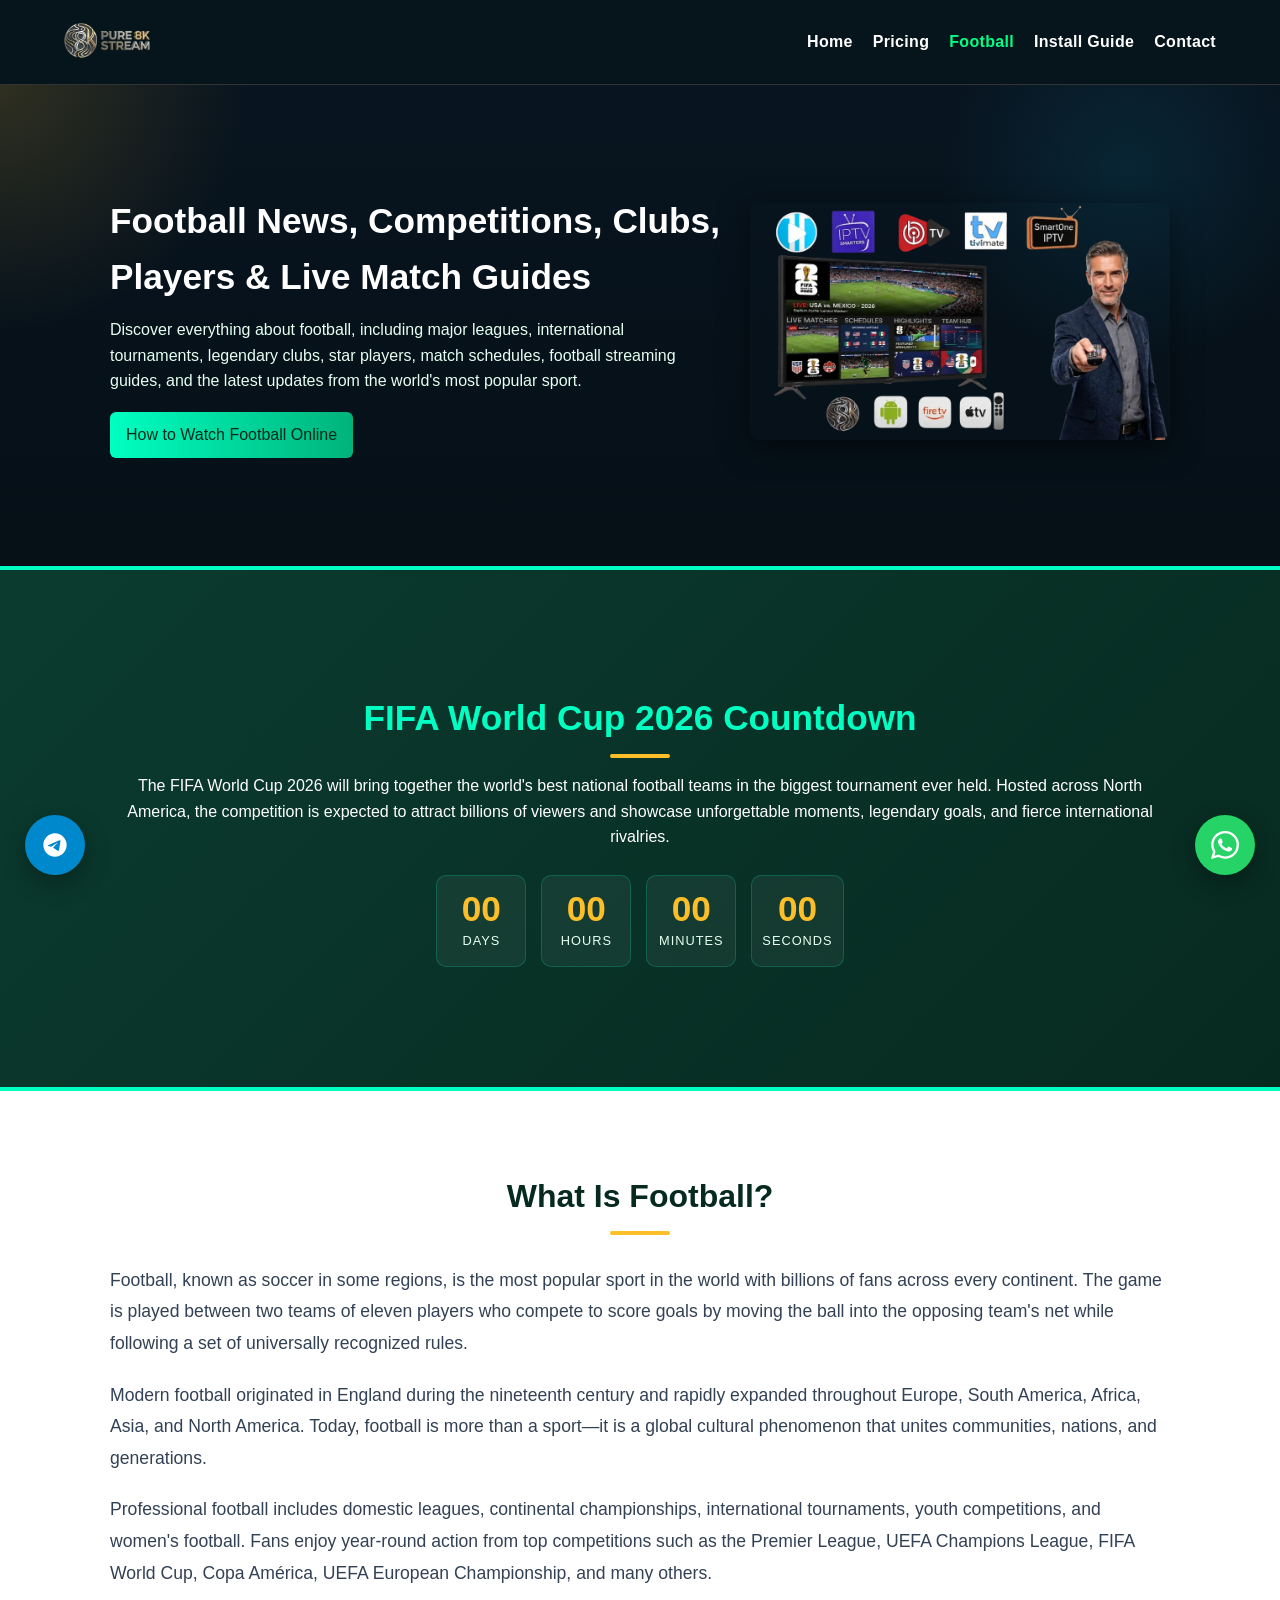
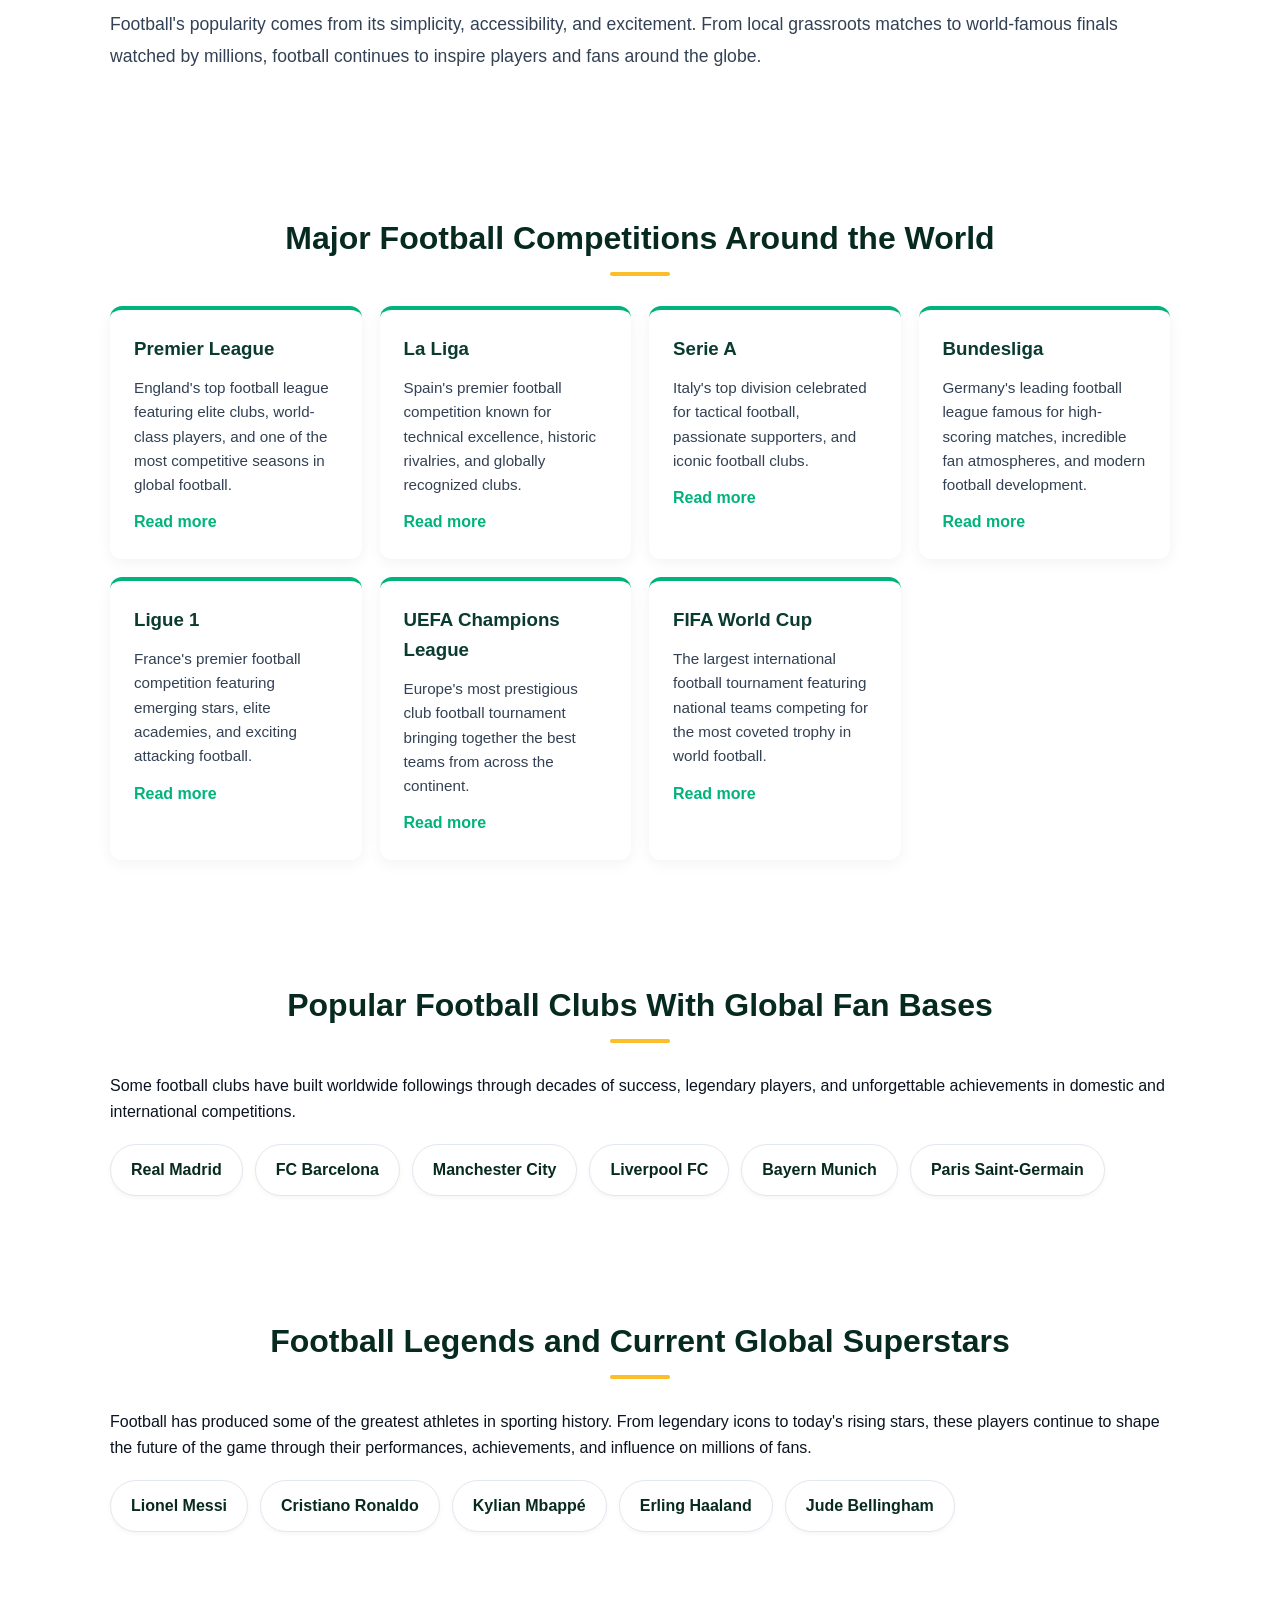
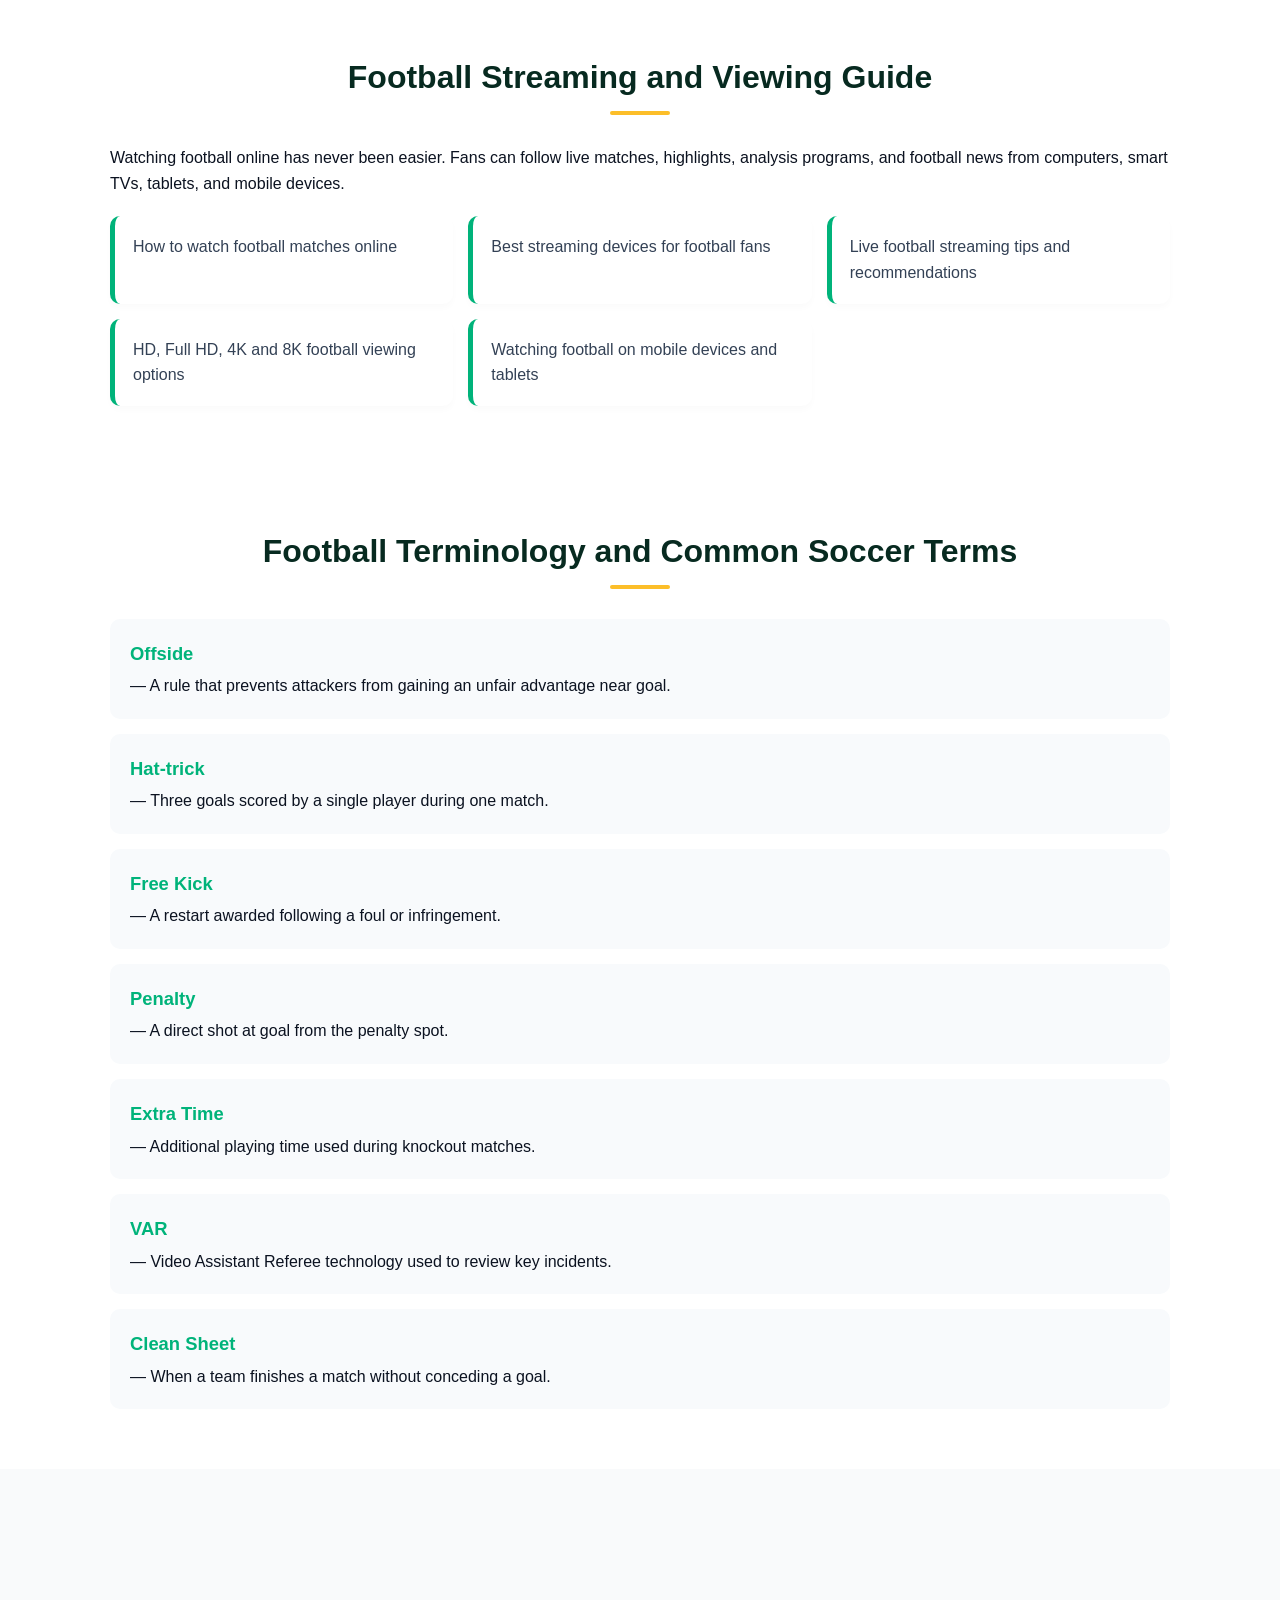
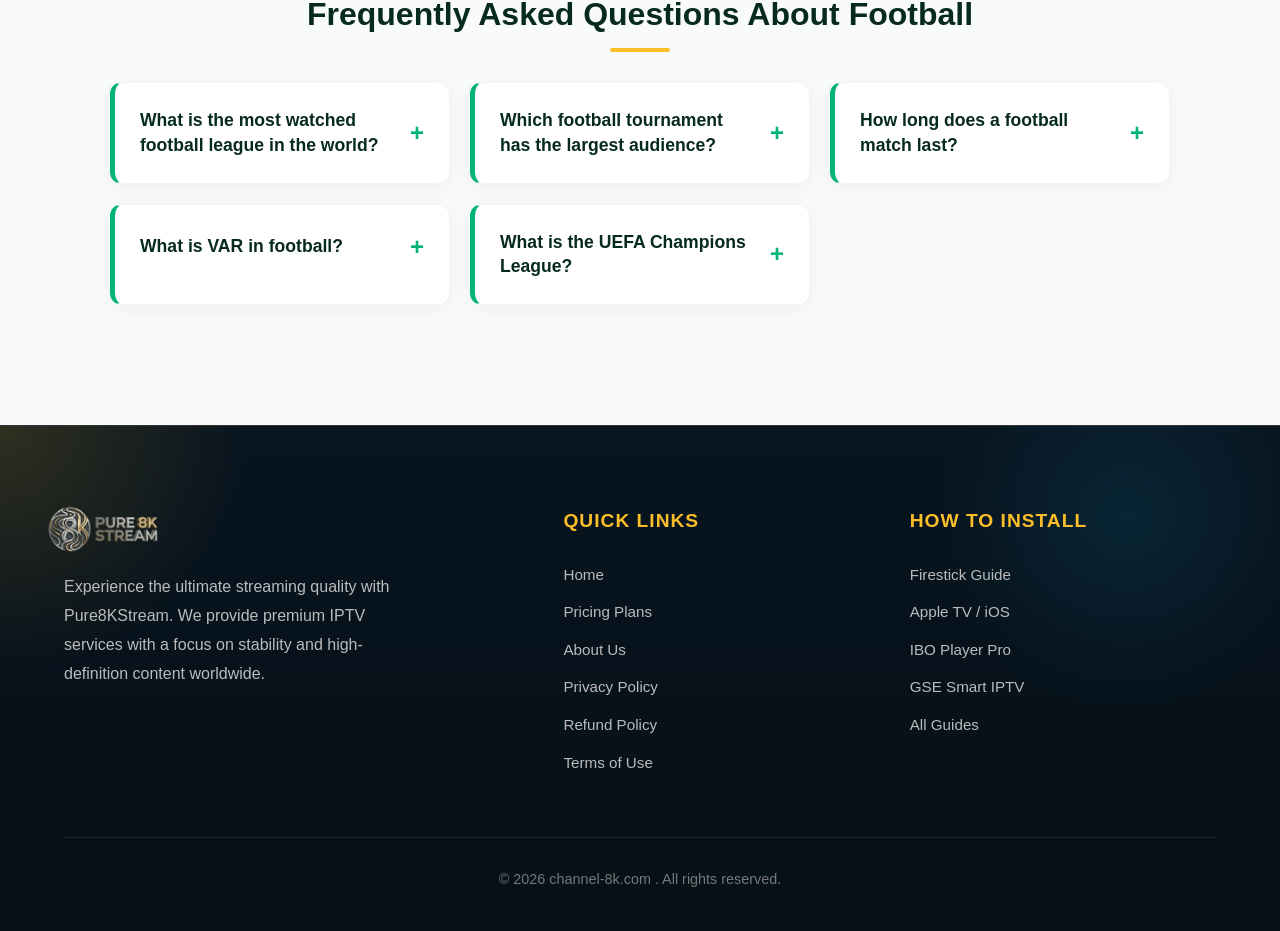
==== football.html @ 3065413d "football" ====
<!DOCTYPE html>
<html lang="en">

<head>
    <meta charset="UTF-8">
    <meta name="viewport" content="width=device-width, initial-scale=1.0">
    <title>Football News, Live Matches, Competitions, Clubs & FIFA World Cup 2026 Guide | Pure8KStream</title>
    <meta name="description"
        content="Experience the FIFA World Cup 2026 like never before. Get 8K live streams for every match in USA, Canada, and Mexico. Reliable, buffer-free football IPTV for true fans.">
    <link rel="canonical" href="https://pure8kstream.com/football" />
    <meta property="og:title" content="Pure8KStream Football IPTV — Live Matches & World Cup 2026" />
    <meta property="og:description" content="Experience the FIFA World Cup 2026 like never before. Get 8K live streams for every match in USA, Canada, and Mexico with Pure8KStream." />
    <meta property="og:url" content="https://pure8kstream.com/football" />
    <meta property="og:image" content="https://pure8kstream.com/assets/images/hero/Hero-sports-football.webp" />
    <meta property="og:type" content="website" />
    <meta name="twitter:card" content="summary_large_image" />
    <meta name="twitter:image" content="https://pure8kstream.com/assets/images/hero/Hero-sports-football.webp" />
    <meta name="twitter:title" content="Pure8KStream Football IPTV — Live Matches & World Cup 2026" />
    <meta name="twitter:description" content="Experience the FIFA World Cup 2026 like never before. Get 8K live streams for every match in USA, Canada, and Mexico with Pure8KStream." />

    <!-- Shared Styles -->
    <script type="application/ld+json">
{
  "@context": "https://schema.org",
  "@graph": [
    {
      "@type": "WebSite",
      "@id": "https://pure8kstream.com/#website",
      "url": "https://pure8kstream.com/",
      "name": "Pure8KStream",
      "publisher": {
        "@id": "https://pure8kstream.com/#organization"
      }
    },
    {
      "@type": "WebPage",
      "@id": "https://pure8kstream.com/football#webpage",
      "url": "https://pure8kstream.com/football",
      "name": "Football News, Live Matches, Competitions, Clubs & FIFA World Cup 2026 Guide | Pure8KStream",
      "description": "Experience the FIFA World Cup 2026 like never before. Get 8K live streams for every match in USA, Canada, and Mexico. Reliable, buffer-free football IPTV for true fans.",
      "isPartOf": {
        "@id": "https://pure8kstream.com/#website"
      },
      "breadcrumb": {
        "@type": "BreadcrumbList",
        "itemListElement": [
          {
            "@type": "ListItem",
            "position": 1,
            "name": "Home",
            "item": "https://pure8kstream.com/"
          },
          {
            "@type": "ListItem",
            "position": 2,
            "name": "Football",
            "item": "https://pure8kstream.com/football"
          }
        ]
      },
      "publisher": {
        "@id": "https://pure8kstream.com/#organization"
      }
    },
    {
      "@type": "Organization",
      "@id": "https://pure8kstream.com/#organization",
      "name": "Pure8KStream",
      "url": "https://pure8kstream.com/",
      "logo": {
        "@type": "ImageObject",
        "url": "https://pure8kstream.com/assets/images/logo/LogoPure8kstream.webp"
      }
    }
  ]
}
</script>
        <script type="application/ld+json">
{
    "@context": "https://schema.org",
    "@graph": [
        {
            "@type": "Article",
            "@id": "https://pure8kstream.com/football#article-premier-league",
            "headline": "Premier League",
            "description": "England's top football league featuring elite clubs, world-class players, and one of the most competitive seasons in global football.",
            "mainEntityOfPage": {"@id": "https://pure8kstream.com/football#webpage"},
            "url": "https://pure8kstream.com/football#premier-league",
            "publisher": {"@id": "https://pure8kstream.com/#organization"}
        },
        {
            "@type": "Article",
            "@id": "https://pure8kstream.com/football#article-la-liga",
            "headline": "La Liga",
            "description": "Spain's premier football competition known for technical excellence, historic rivalries, and globally recognized clubs.",
            "mainEntityOfPage": {"@id": "https://pure8kstream.com/football#webpage"},
            "url": "https://pure8kstream.com/football#la-liga",
            "publisher": {"@id": "https://pure8kstream.com/#organization"}
        },
        {
            "@type": "Article",
            "@id": "https://pure8kstream.com/football#article-serie-a",
            "headline": "Serie A",
            "description": "Italy's top division celebrated for tactical football, passionate supporters, and iconic football clubs.",
            "mainEntityOfPage": {"@id": "https://pure8kstream.com/football#webpage"},
            "url": "https://pure8kstream.com/football#serie-a",
            "publisher": {"@id": "https://pure8kstream.com/#organization"}
        },
        {
            "@type": "Article",
            "@id": "https://pure8kstream.com/football#article-bundesliga",
            "headline": "Bundesliga",
            "description": "Germany's leading football league famous for high-scoring matches, incredible fan atmospheres, and modern football development.",
            "mainEntityOfPage": {"@id": "https://pure8kstream.com/football#webpage"},
            "url": "https://pure8kstream.com/football#bundesliga",
            "publisher": {"@id": "https://pure8kstream.com/#organization"}
        }
    ]
}
</script>
        <script type="application/ld+json">
{
    "@context": "https://schema.org",
    "@type": "FAQPage",
    "mainEntity": [
        {
            "@type": "Question",
            "name": "What is the most watched football league in the world?",
            "acceptedAnswer": {
                "@type": "Answer",
                "text": "The English Premier League is widely regarded as the most watched domestic football league, attracting audiences from more than 200 countries."
            }
        },
        {
            "@type": "Question",
            "name": "Which football tournament has the largest audience?",
            "acceptedAnswer": {
                "@type": "Answer",
                "text": "The FIFA World Cup is the most watched football event globally and one of the biggest sporting events in the world."
            }
        },
        {
            "@type": "Question",
            "name": "How long does a football match last?",
            "acceptedAnswer": {
                "@type": "Answer",
                "text": "A standard football match lasts 90 minutes, divided into two 45-minute halves, with additional stoppage time added by the referee."
            }
        },
        {
            "@type": "Question",
            "name": "What is VAR in football?",
            "acceptedAnswer": {
                "@type": "Answer",
                "text": "VAR stands for Video Assistant Referee and helps officials review goals, penalties, red cards, and cases of mistaken identity."
            }
        },
        {
            "@type": "Question",
            "name": "What is the UEFA Champions League?",
            "acceptedAnswer": {
                "@type": "Answer",
                "text": "The UEFA Champions League is Europe's most prestigious club football competition, featuring top-performing clubs from domestic leagues across the continent."
            }
        }
    ]
}
</script>
<link rel="stylesheet" href="/assets/css/main.css">
    <!-- Football Specific Styles -->
    <link rel="stylesheet" href="/assets/css/football.css">

    <link rel="icon" type="image/png" href="/favicon/favicon-96x96.png" sizes="96x96" />
    <link rel="manifest" href="/favicon/site.webmanifest" />
</head>

<body class="football-page">

    <header>
        <nav class="navbar">
            <div class="logo">
                <a href="/"><img src="/assets/images/logo/LogoPure8kstream.webp" alt="Pure8KStream Logo" width="250"
                        height="60"></a>
            </div>
            <div class="menu-toggle" id="mobile-menu">
                <span class="bar"></span>
                <span class="bar"></span>
                <span class="bar"></span>
            </div>
            <ul class="nav-links">
                <li><a href="/">Home</a></li>
                <li><a href="/#pricing">Pricing</a></li>
                <li><a href="/football" class="active">Football</a></li>
                <li><a href="/pages/how-to-install-iptv">Install Guide</a></li>
                <li><a href="/pages/contact">Contact</a></li>
            </ul>
        </nav>
    </header>
    
<main>
    <section class="football-hero">
        <div class="hero-inner container">
            <div class="hero-text">
                <h1>Football News, Competitions, Clubs, Players & Live Match Guides</h1>
                <p class="subtitle">
                    Discover everything about football, including major leagues, international tournaments,
                    legendary clubs, star players, match schedules, football streaming guides, and the latest
                    updates from the world's most popular sport.
                </p>
               
                <p><a class="btn primary" href="#viewing-guide">How to Watch Football Online</a></p>
            </div>
            <div class="hero-media">
                <img src="/assets/images/hero/Hero-sports-football.webp" alt="Football fans cheering in a packed stadium" loading="lazy">
            </div>
        </div>
    </section>

    <section class="world-cup-countdown" id="world-cup-2026">
        <div class="container">
            <h2 class="wc-title">FIFA World Cup 2026 Countdown</h2>
            <p>
                The FIFA World Cup 2026 will bring together the world's best national football teams in the
                biggest tournament ever held. Hosted across North America, the competition is expected to
                attract billions of viewers and showcase unforgettable moments, legendary goals, and fierce
                international rivalries.
            </p>

            <div id="countdown" class="countdown-display">
                <div class="time-block"><span id="days">00</span><p>Days</p></div>
                <div class="time-block"><span id="hours">00</span><p>Hours</p></div>
                <div class="time-block"><span id="minutes">00</span><p>Minutes</p></div>
                <div class="time-block"><span id="seconds">00</span><p>Seconds</p></div>
            </div>
        </div>
    </section>

    <section class="container intro" id="what-is-football">
        <h2>What Is Football?</h2>

        <p>
            Football, known as soccer in some regions, is the most popular sport in the world with billions
            of fans across every continent. The game is played between two teams of eleven players who compete
            to score goals by moving the ball into the opposing team's net while following a set of universally
            recognized rules.
        </p>

        <p>
            Modern football originated in England during the nineteenth century and rapidly expanded throughout
            Europe, South America, Africa, Asia, and North America. Today, football is more than a sport—it is
            a global cultural phenomenon that unites communities, nations, and generations.
        </p>

        <p>
            Professional football includes domestic leagues, continental championships, international tournaments,
            youth competitions, and women's football. Fans enjoy year-round action from top competitions such as
            the Premier League, UEFA Champions League, FIFA World Cup, Copa América, UEFA European Championship,
            and many others.
        </p>

        <p>
            Football's popularity comes from its simplicity, accessibility, and excitement. From local grassroots
            matches to world-famous finals watched by millions, football continues to inspire players and fans
            around the globe.
        </p>
    </section>

    <section class="container competitions" id="competitions">
        <h2>Major Football Competitions Around the World</h2>

        <div class="grid cards">
            <article class="card">
                <h3>Premier League</h3>
                <p>
                    England's top football league featuring elite clubs, world-class players,
                    and one of the most competitive seasons in global football.
                </p>
                <a class="link" href="#">Read more</a>
            </article>

            <article class="card">
                <h3>La Liga</h3>
                <p>
                    Spain's premier football competition known for technical excellence,
                    historic rivalries, and globally recognized clubs.
                </p>
                <a class="link" href="#">Read more</a>
            </article>

            <article class="card">
                <h3>Serie A</h3>
                <p>
                    Italy's top division celebrated for tactical football, passionate supporters,
                    and iconic football clubs.
                </p>
                <a class="link" href="#">Read more</a>
            </article>

            <article class="card">
                <h3>Bundesliga</h3>
                <p>
                    Germany's leading football league famous for high-scoring matches,
                    incredible fan atmospheres, and modern football development.
                </p>
                <a class="link" href="#">Read more</a>
            </article>

            <article class="card">
                <h3>Ligue 1</h3>
                <p>
                    France's premier football competition featuring emerging stars,
                    elite academies, and exciting attacking football.
                </p>
                <a class="link" href="#">Read more</a>
            </article>

            <article class="card">
                <h3>UEFA Champions League</h3>
                <p>
                    Europe's most prestigious club football tournament bringing together
                    the best teams from across the continent.
                </p>
                <a class="link" href="#">Read more</a>
            </article>

            <article class="card">
                <h3>FIFA World Cup</h3>
                <p>
                    The largest international football tournament featuring national teams
                    competing for the most coveted trophy in world football.
                </p>
                <a class="link" href="#">Read more</a>
            </article>
        </div>
    </section>

    <section class="container clubs" id="popular-clubs">
        <h2>Popular Football Clubs With Global Fan Bases</h2>

        <p>
            Some football clubs have built worldwide followings through decades of success,
            legendary players, and unforgettable achievements in domestic and international competitions.
        </p>

        <ul class="club-list">
            <li>Real Madrid</li>
            <li>FC Barcelona</li>
            <li>Manchester City</li>
            <li>Liverpool FC</li>
            <li>Bayern Munich</li>
            <li>Paris Saint-Germain</li>
        </ul>
    </section>

    <section class="container stars" id="players">
        <h2>Football Legends and Current Global Superstars</h2>

        <p>
            Football has produced some of the greatest athletes in sporting history. From legendary icons
            to today's rising stars, these players continue to shape the future of the game through their
            performances, achievements, and influence on millions of fans.
        </p>

        <ul class="player-list">
            <li>Lionel Messi</li>
            <li>Cristiano Ronaldo</li>
            <li>Kylian Mbappé</li>
            <li>Erling Haaland</li>
            <li>Jude Bellingham</li>
        </ul>
    </section>

    <section class="container viewing-guide" id="viewing-guide">
        <h2>Football Streaming and Viewing Guide</h2>

        <p>
            Watching football online has never been easier. Fans can follow live matches,
            highlights, analysis programs, and football news from computers, smart TVs,
            tablets, and mobile devices.
        </p>

        <ul class="guide-list">
            <li>How to watch football matches online</li>
            <li>Best streaming devices for football fans</li>
            <li>Live football streaming tips and recommendations</li>
            <li>HD, Full HD, 4K and 8K football viewing options</li>
            <li>Watching football on mobile devices and tablets</li>
        </ul>
    </section>

    <section class="container glossary" id="terminology">
        <h2>Football Terminology and Common Soccer Terms</h2>

        <ul class="glossary-list">
            <li><strong>Offside</strong> — A rule that prevents attackers from gaining an unfair advantage near goal.</li>
            <li><strong>Hat-trick</strong> — Three goals scored by a single player during one match.</li>
            <li><strong>Free Kick</strong> — A restart awarded following a foul or infringement.</li>
            <li><strong>Penalty</strong> — A direct shot at goal from the penalty spot.</li>
            <li><strong>Extra Time</strong> — Additional playing time used during knockout matches.</li>
            <li><strong>VAR</strong> — Video Assistant Referee technology used to review key incidents.</li>
            <li><strong>Clean Sheet</strong> — When a team finishes a match without conceding a goal.</li>
        </ul>
    </section>

    <section id="faq" class="faq-section">
        <div class="container">
            <h2>Frequently Asked Questions About Football</h2>

            <div class="faq-grid">
                <div class="faq-box">
                    <h3>What is the most watched football league in the world?</h3>
                    <p>
                        The English Premier League is widely regarded as the most watched domestic football league,
                        attracting audiences from more than 200 countries.
                    </p>
                </div>

                <div class="faq-box">
                    <h3>Which football tournament has the largest audience?</h3>
                    <p>
                        The FIFA World Cup is the most watched football event globally and one of the biggest sporting
                        events in the world.
                    </p>
                </div>

                <div class="faq-box">
                    <h3>How long does a football match last?</h3>
                    <p>
                        A standard football match lasts 90 minutes, divided into two 45-minute halves, with additional
                        stoppage time added by the referee.
                    </p>
                </div>

                <div class="faq-box">
                    <h3>What is VAR in football?</h3>
                    <p>
                        VAR stands for Video Assistant Referee and helps officials review goals, penalties, red cards,
                        and cases of mistaken identity.
                    </p>
                </div>

                <div class="faq-box">
                    <h3>What is the UEFA Champions League?</h3>
                    <p>
                        The UEFA Champions League is Europe's most prestigious club football competition, featuring
                        top-performing clubs from domestic leagues across the continent.
                    </p>
                </div>
            </div>
        </div>
    </section>
</main>


    <footer class="footer">
        <div class="footer-container">
            <div class="footer-grid">
                <div class="footer-column brand">
                    <div class="footer-logo">
                        <img src="/assets/images/logo/LogoPure8kstream.webp" alt="IPTV Entertainment Logo" width="250"
                            height="60">
                    </div>
                    <p>Experience the ultimate streaming quality with Pure8KStream. We provide premium IPTV services
                        with a focus
                        on stability and high-definition content worldwide.</p>
                </div>

                <div class="footer-column">
                    <h4>Quick Links</h4>
                    <ul class="footer-links">
                        <li><a href="/">Home</a></li>
                        <li><a href="#pricing">Pricing Plans</a></li>
                        <li><a href="#about">About Us</a></li>
                        <li><a href="/pages/privacy-policy">Privacy Policy</a></li>
                        <li><a href="/pages/refund-policy">Refund Policy</a></li>
                        <li><a href="/pages/terms-of-use">Terms of Use</a></li>
                    </ul>
                </div>

                <div class="footer-column">
                    <h4>How to Install</h4>
                    <ul class="footer-links">
                        <li><a href="/pages/how-to-install-iptv/firestick-guide">Firestick Guide</a></li>
                        <li><a href="/pages/how-to-install-iptv/apple-tv-guide">Apple TV / iOS</a></li>
                        <li><a href="/pages/how-to-install-iptv/ibo-player-guide">IBO Player Pro</a></li>
                        <li><a href="/pages/how-to-install-iptv/gse-smart-iptv-guide">GSE Smart IPTV</a></li>
                        <li><a href="/pages/how-to-install-iptv">All Guides</a></li>
                    </ul>
                </div>
            </div>
            <div class="footer-bottom">
                <p>&copy; 2026 channel-8k.com . All rights reserved.</p>
            </div>
        </div>
    </footer>

    <!-- Floating Action Buttons -->
    <a href="https://t.me/+447883422281" class="social-float-btn telegram-float" target="_blank"
        aria-label="Contact us on Telegram">
        <svg viewBox="0 0 24 24" width="28" height="28" fill="currentColor">
            <path
                d="M12 2C6.48 2 2 6.48 2 12s4.48 10 10 10 10-4.48 10-10S17.52 2 12 2zm4.64 6.8c-.15 1.58-.8 5.42-1.13 7.19-.14.75-.42 1-.68 1.03-.58.05-1.02-.38-1.58-.75-.88-.58-1.38-.94-2.23-1.5-.99-.65-.35-1.01.22-1.59.15-.15 2.71-2.48 2.76-2.69a.2.2 0 00-.05-.18c-.06-.05-.14-.03-.21-.02-.09.02-1.49.95-4.22 2.79-.4.27-.76.41-1.08.4-.36-.01-1.04-.2-1.55-.37-.63-.2-1.12-.31-1.08-.66.02-.18.27-.36.74-.55 2.92-1.27 4.86-2.11 5.83-2.51 2.78-1.16 3.35-1.36 3.73-1.36.08 0 .27.02.39.12.1.08.13.19.14.27-.01.06.01.13 0 .19z" />
        </svg>
    </a>
    <a href="https://wa.me/212618775758?text=Hello%20Pure8KStream%2C%20I'm%20contacting%20you%20from%20your%20website."
        class="social-float-btn whatsapp-float" target="_blank" aria-label="Contact us on WhatsApp">
        <svg viewBox="0 0 24 24" width="28" height="28" fill="currentColor">
            <path
                d="M17.472 14.382c-.297-.149-1.758-.867-2.03-.967-.273-.099-.471-.148-.67.15-.197.297-.767.966-.94 1.164-.173.199-.347.223-.644.075-.297-.15-1.255-.463-2.39-1.475-.883-.788-1.48-1.761-1.653-2.059-.173-.297-.018-.458.13-.606.134-.133.298-.347.446-.52.149-.174.198-.298.298-.497.099-.198.05-.371-.025-.52-.075-.149-.669-1.612-.916-2.207-.242-.579-.487-.5-.669-.51-.173-.008-.371-.01-.57-.01-.198 0-.52.074-.792.372-.272.297-1.04 1.016-1.04 2.479 0 1.462 1.065 2.875 1.213 3.074.149.198 2.096 3.2 5.077 4.487.709.306 1.262.489 1.694.625.712.227 1.36.195 1.871.118.571-.085 1.758-.719 2.006-1.413.248-.694.248-1.289.173-1.413-.074-.124-.272-.198-.57-.347m-5.421 7.403h-.004a9.87 9.87 0 01-5.031-1.378l-.361-.214-3.741.982.998-3.648-.235-.374a9.86 9.86 0 01-1.51-5.26c.001-5.45 4.436-9.884 9.888-9.884 2.64 0 5.122 1.03 6.988 2.898a9.825 9.825 0 012.893 6.994c-.003 5.45-4.437 9.884-9.885 9.884m8.413-18.297A11.815 11.815 0 0012.05 0C5.495 0 .16 5.335.157 11.892c0 2.096.547 4.142 1.588 5.945L.057 24l6.305-1.654a11.882 11.882 0 005.683 1.448h.005c6.554 0 11.89-5.335 11.893-11.893a11.821 11.821 0 00-3.48-8.413z" />
        </svg>
    </a>

    <script src="/assets/js/script.js"></script>

    <script>
        function updateCountdown() {
            const startDate = new Date("June 11, 2026 00:00:00").getTime();
            const endDate = new Date("July 19, 2026 23:59:59").getTime();
            const now = new Date().getTime();

            const titleElement = document.querySelector(".wc-title");
            const descElement = document.querySelector(".world-cup-countdown p");
            const countdownContainer = document.getElementById("countdown");

            let targetDate;

            if (now < startDate) {
                // Phase 1: Before tournament starts
                targetDate = startDate;
                titleElement.textContent = "FIFA World Cup 2026 Countdown";
            } else if (now < endDate) {
                // Phase 2: Tournament in progress, counting to final
                targetDate = endDate;
                titleElement.textContent = "World Cup 2026: Road to the Final";
                descElement.textContent = "The tournament is underway! Stream every match live in 8K Ultra HD until the champion is crowned.";
            } else {
                // Phase 3: Tournament over
                clearInterval(timerInterval);
                titleElement.textContent = "FIFA World Cup 2026";
                descElement.textContent = "The tournament has concluded. Relive the best moments and watch replays in 8K!";
                countdownContainer.innerHTML = "<h3 style='color:#00ffc2'>Tournament Finished</h3>";
                return;
            }

            const distance = targetDate - now;

            const days = Math.floor(distance / (1000 * 60 * 60 * 24));
            const hours = Math.floor((distance % (1000 * 60 * 60 * 24)) / (1000 * 60 * 60));
            const minutes = Math.floor((distance % (1000 * 60 * 60)) / (1000 * 60));
            const seconds = Math.floor((distance % (1000 * 60)) / 1000);

            if (document.getElementById("days")) document.getElementById("days").textContent = days < 10 ? "0" + days : days;
            if (document.getElementById("hours")) document.getElementById("hours").textContent = hours < 10 ? "0" + hours : hours;
            if (document.getElementById("minutes")) document.getElementById("minutes").textContent = minutes < 10 ? "0" + minutes : minutes;
            if (document.getElementById("seconds")) document.getElementById("seconds").textContent = seconds < 10 ? "0" + seconds : seconds;
        }

        // Run immediately and then every second
        updateCountdown();
        const timerInterval = setInterval(updateCountdown, 1000);
    </script>

</body>

</html>
---- assets/css/main.css ----
header {
   position: sticky;
   top: 0;
   z-index: 1000;
 }

 /* Navbar Styles */
 .navbar {
   background-color: #06141b;
   color: #fff;
   display: flex;
   justify-content: space-between;
   align-items: center;
   padding: 1rem 5%;
   gap: 1rem;
   border-bottom: 1px solid #333;
 }

 .logo img {
  height: 44px;
  width: auto;
  transition: transform 0.3s ease, filter 0.3s ease;
}

.logo img:hover {
  transform: translateY(-1px) scale(1.02);
  filter: drop-shadow(0 0 18px rgba(252, 190, 41, 0.45));
}


 .nav-links {
   display: flex;
   list-style: none;
 }

 .nav-links li {
   margin-left: 20px;
   position: relative;
 }

 .nav-links a {
   color: #fff;
   text-decoration: none;
   transition: color 0.3s;
   font-weight: 600;
   letter-spacing: 0.02em;
 }

 .nav-links a:hover {
   color: #fcbe29;
 }

 .nav-links a.active {
   color: #00ff88;
 }

 /* Hamburger Menu Styles */
 .menu-toggle {
   display: none;
   flex-direction: column;
   cursor: pointer;
 }

 .menu-toggle .bar {
   width: 25px;
   height: 3px;
   background-color: #fff;
   margin: 3px 0;
   transition: 0.3s;
 }

 /* Hamburger to X Animation */
 .menu-toggle.active .bar:nth-child(1) {
   transform: translateY(9px) rotate(45deg);
 }

 .menu-toggle.active .bar:nth-child(2) {
   opacity: 0;
   transform: translateX(-20px);
 }

 .menu-toggle.active .bar:nth-child(3) {
   transform: translateY(-9px) rotate(-45deg);
 }



 /* Footer Styles */
 .footer {
   background: radial-gradient(circle at top left, rgba(252, 190, 41, 0.16), transparent 18%),
     radial-gradient(circle at 88% 18%, rgba(18, 196, 255, 0.10), transparent 16%),
     linear-gradient(180deg, #08141f 0%, #051017 100%);
   color: #fff;
   padding: 80px 5% 40px;
   border-top: 1px solid #333;
 }

 .footer-container {
   max-width: 1200px;
   margin: 0 auto;
 }

 .footer-grid {
   display: grid;
   grid-template-columns: 1.5fr 1fr 1fr;
   gap: 40px;
   margin-bottom: 50px;
 }

 .footer-column.brand p {
   color: #bbb;
   margin-top: 20px;
   line-height: 1.8;
   max-width: 350px;
 }

 .footer-logo img {
   max-height: 40px;
   width: auto;
   display: inline-block;
   transition: transform 0.3s ease, filter 0.3s ease;
   transform: scale(1.4);
   cursor: pointer;
 }

 .footer-logo img:hover {
   transform: scale(1.5);
   filter: drop-shadow(0 0 8px rgba(252, 190, 41, 0.6));
 }

 .footer-column h4 {
   color: #fcbe29;
   font-size: 1.2rem;
   margin-bottom: 25px;
   font-weight: 700;
   text-transform: uppercase;
   letter-spacing: 1px;
 }

 .footer-links {
   list-style: none;
   padding: 0;
 }

 .footer-links li {
   margin-bottom: 12px;
 }

 .footer-links a {
   color: #bbb;
   text-decoration: none;
   transition: all 0.25s cubic-bezier(0.4, 0, 0.2, 1);
   font-size: 0.95rem;
   display: inline-flex;
   align-items: center;
   position: relative;
 }

 .footer-links a:hover {
   color: #fcbe29;
   padding-left: 10px;
 }

 .footer-links a::before {
   content: '→';
   position: absolute;
   left: -15px;
   opacity: 0;
   transition: all 0.25s ease;
   color: #fcbe29;
 }

 .footer-links a:hover::before {
   left: -5px;
   opacity: 1;
 }

 .footer-bottom {
   border-top: 1px solid #222;
   padding-top: 30px;
   color: #777;
   font-size: 0.9rem;
   text-align: center;
 }




 /* Mobile Responsiveness */
 @media (max-width: 768px) {
   .menu-toggle {
     display: flex;
   }

   .nav-links {
     display: flex;
     flex-direction: column;
     position: absolute;
     top: 60px;
     right: 5%;
     width: 200px;
     background-color: #11212d;
     padding: 10px 0;
     text-align: left;
     border: 1px solid #333;
     border-radius: 10px;
     box-shadow: 0 10px 25px rgba(0, 0, 0, 0.5);
     /* Animation Properties */
     opacity: 0;
     visibility: hidden;
     transform: translateY(-10px);
     transition: opacity 0.3s ease, transform 0.3s ease, visibility 0.3s;
   }

   .nav-links.active {
     opacity: 1;
     visibility: visible;
     transform: translateY(0);
   }

   .nav-links li {
     margin: 5px 0;
     margin-left: 0;
   }

   .nav-links a {
     padding: 10px 20px;
     display: block;
   }

   

   .footer-grid {
     grid-template-columns: 1fr;
     text-align: center;
     gap: 50px;
   }

   .footer-column.brand p {
     margin: 20px auto;
   }

   .footer-links a:hover {
     transform: none;
   }
 }

 /* Floating Social Buttons */
 .social-float-btn {
   position: fixed;
   bottom: 25px;
   width: 60px;
   height: 60px;
   border-radius: 50%;
   display: flex;
   align-items: center;
   justify-content: center;
   color: #fff;
   box-shadow: 0 8px 25px rgba(0, 0, 0, 0.3);
   z-index: 2000;
   transition: all 0.4s cubic-bezier(0.175, 0.885, 0.32, 1.275);
   text-decoration: none;
 }

 .social-float-btn:hover {
   transform: scale(1.15) translateY(-5px);
   box-shadow: 0 15px 35px rgba(0, 0, 0, 0.5);
   color: #fff;
 }

 .whatsapp-float {
   right: 25px;
   background-color: #25d366;
   animation: whatsappPulse 2.5s infinite;
 }

 .telegram-float {
   left: 25px;
   background-color: #0088cc;
   animation: telegramPulse 2.5s infinite;
   animation-delay: 1.2s;
 }

 @keyframes whatsappPulse {
   0% {
     box-shadow: 0 0 0 0 rgba(37, 211, 102, 0.5);
   }

   70% {
     box-shadow: 0 0 0 18px rgba(37, 211, 102, 0);
   }

   100% {
     box-shadow: 0 0 0 0 rgba(37, 211, 102, 0);
   }
 }

 @keyframes telegramPulse {
   0% {
     box-shadow: 0 0 0 0 rgba(0, 136, 204, 0.5);
   }

   70% {
     box-shadow: 0 0 0 18px rgba(0, 136, 204, 0);
   }

   100% {
     box-shadow: 0 0 0 0 rgba(0, 136, 204, 0);
   }
 }

 @media (max-width: 768px) {
   .social-float-btn {
     width: 50px;
     height: 50px;
     bottom: 20px;
   }

   .whatsapp-float {
     right: 20px;
   }

   .telegram-float {
     left: 20px;
   }

   .social-float-btn svg {
     width: 24px;
     height: 24px;
   }
 }
---- assets/css/football.css ----
* {
     margin: 0;
     padding: 0;
     box-sizing: border-box;
 }

 html {
     scroll-behavior: smooth;
 }

 body {
     font-family: 'Segoe UI', Tahoma, Geneva, Verdana, sans-serif;
     line-height: 1.6;
 }

 /* Football Hub specific styles */
 .football-hero {
     background: radial-gradient(circle at top left, rgba(252, 190, 41, 0.16), transparent 18%),
         radial-gradient(circle at 88% 18%, rgba(18, 196, 255, 0.10), transparent 16%),
         linear-gradient(180deg, #08141f 0%, #051017 100%);
     color: #fff;
     padding: 48px 0;
 }

 .football-hero .hero-inner {
     display: flex;
     align-items: center;
     gap: 30px;
 }

 .football-hero .hero-text h1 {
     font-size: 2.2rem;
     margin: 0 0 12px 0;
     color: #fff;
 }

 .football-hero .subtitle {
     color: #e6fff1;
     margin-bottom: 18px;
 }

 .football-hero .hero-media img {
     width: 420px;
     max-width: 40vw;
     border-radius: 8px;
     box-shadow: 0 8px 30px rgba(0, 0, 0, 0.5);
 }

 .container {
     max-width: 1100px;
     margin: 0 auto;
     padding: 60px 20px
 }

 .intro p {
     line-height: 1.8;
     color: #334155;
     font-size: 1.1rem;
     margin-bottom: 20px
 }

 .grid.cards {
     display: grid;
     grid-template-columns: repeat(auto-fit, minmax(220px, 1fr));
     gap: 18px
 }

 .card {
     background: #fff;
     border-radius: 12px;
     padding: 24px;
     box-shadow: 0 4px 15px rgba(0, 0, 0, 0.05);
     border-top: 4px solid #00b37a;
     transition: transform 0.3s ease
 }

 .card:hover {
     transform: translateY(-5px);
     box-shadow: 0 10px 25px rgba(0, 0, 0, 0.1)
 }

 .card h3 {
     margin-top: 0;
     color: #0b3b2f;
     margin-bottom: 12px
 }

 .card p {
     color: #334155;
     font-size: 0.95rem
 }

 .card .link {
     display: inline-block;
     margin-top: 12px;
     color: #00b37a;
     text-decoration: none;
     font-weight: 600
 }

 .club-list,
 .player-list {
     display: flex;
     flex-wrap: wrap;
     gap: 12px;
     list-style: none;
     padding: 0;
     margin-top: 20px
 }

 .club-list li,
 .player-list li {
     background: #ffffff;
     padding: 12px 20px;
     border-radius: 50px;
     border: 1px solid #e2e8f0;
     font-weight: 600;
     color: #072a20;
     box-shadow: 0 2px 4px rgba(0, 0, 0, 0.04);
     transition: all 0.3s ease
 }

 .club-list li:hover,
 .player-list li:hover {
     border-color: #00b37a;
     color: #00b37a;
     background: #f0fdf4;
     transform: translateY(-2px)
 }

 .guide-list {
     display: grid;
     grid-template-columns: repeat(auto-fit, minmax(300px, 1fr));
     gap: 15px;
     list-style: none;
     padding: 0;
     margin-top: 20px
 }

 .guide-list li {
     background: #fff;
     padding: 18px;
     border-radius: 10px;
     border-left: 5px solid #00b37a;
     box-shadow: 0 4px 6px rgba(0, 0, 0, 0.02);
     color: #334155;
     font-weight: 500
 }

 .glossary-list {
     display: grid;
     gap: 15px;
     list-style: none;
     padding: 0;
     margin-top: 20px
 }

 .glossary-list li {
     width: 100%;
     padding: 20px;
     background: #f8fafc;
     border-radius: 10px;
     border-bottom: none
 }

 .glossary-list li strong {
     color: #00b37a;
     display: block;
     font-size: 1.15rem;
     margin-bottom: 5px
 }

 /* Football Hub FAQ Accordion Styles */
 .faq-section {
     padding: 60px 0;
     background-color: #f9fafb;
 }

 .faq-section h2 {
     text-align: center;
     margin-bottom: 40px;
     color: #072a20;
 }

 .faq-grid {
     display: grid;
     grid-template-columns: repeat(auto-fit, minmax(320px, 1fr));
     gap: 20px;
 }

 .faq-box {
     background: #ffffff;
     padding: 25px;
     border-radius: 12px;
     box-shadow: 0 4px 20px rgba(0, 0, 0, 0.05);
     transition: all 0.4s ease;
     cursor: pointer;
     border: 1px solid #f1f5f9;
     border-left: 5px solid #00b37a;
 }

 .faq-box h3 {
     font-size: 1.1rem;
     margin: 0;
     color: #072a20;
     display: flex;
     justify-content: space-between;
     align-items: center;
     gap: 15px;
     line-height: 1.4;
 }

 .faq-box h3::after {
     content: '+';
     font-size: 1.5rem;
     transition: transform 0.3s ease;
     color: #00b37a;
 }

 .faq-box.active h3::after {
     transform: rotate(45deg);
 }

 .faq-box p {
     font-size: 0.95rem;
     color: #4b5563;
     max-height: 0;
     overflow: hidden;
     opacity: 0;
     transition: all 0.4s ease;
     margin-top: 0;
 }

 .faq-box.active p {
     max-height: 300px;
     opacity: 1;
     margin-top: 15px;
 }

 .faq-box:hover {
     transform: translateY(-3px);
     box-shadow: 0 8px 25px rgba(0, 255, 194, 0.15);
 }

 .future-pages ul {
     columns: 2;
     -webkit-columns: 2;
     list-style: disc;
     margin-left: 18px
 }

 .btn {
     display: inline-block;
     padding: 10px 16px;
     border-radius: 6px;
     text-decoration: none
 }

 .btn.primary {
     background: linear-gradient(90deg, #00ffc2, #00b37a);
     color: #00291a
 }

 /* Page-specific color tweaks to match main site */
 body.football-page {
     background: #ffffff;
     color: #0b1220
 }

 @media (max-width:900px) {
     .football-hero .hero-inner {
         flex-direction: column;
         text-align: center
     }

     .football-hero .hero-media img {
         max-width: 90vw;
         width: 320px
     }
 }

 @media (max-width:480px) {
     .football-hero .hero-text h1 {
         font-size: 1.6rem
     }

     .card {
         padding: 14px
     }
 }

 /* small helpers */
 .container h2 {
     margin-top: 0;
     color: #072a20;
     font-size: 2rem;
     margin-bottom: 30px;
     position: relative;
     padding-bottom: 12px;
     text-align: center;
 }

 .container h2::after {
     content: '';
     position: absolute;
     bottom: 0;
     left: 50%;
     transform: translateX(-50%);
     width: 60px;
     height: 4px;
     background: #fcbe29;
     border-radius: 2px;
 }

 /* World Cup Countdown Styles */
 .world-cup-countdown {
     background: linear-gradient(135deg, #0b3b2f 0%, #072a20 100%);
     color: #fff;
     padding: 60px 0;
     text-align: center;
     margin-bottom: 20px;
     border-bottom: 4px solid #00ffc2;
     border-top: 4px solid #00ffc2;
 }

 .world-cup-countdown h2.wc-title {
     color: #00ffc2;
     margin-bottom: 15px;
     font-size: 2.2rem;
 }

 .countdown-display {
     display: flex;
     justify-content: center;
     gap: 15px;
     margin-top: 25px;
     flex-wrap: wrap;
 }

 .time-block {
     background: rgba(255, 255, 255, 0.05);
     padding: 15px 10px;
     border-radius: 10px;
     min-width: 90px;
     border: 1px solid rgba(0, 255, 194, 0.2);
 }

 .time-block span {
     display: block;
     font-size: 2.2rem;
     font-weight: 800;
     color: #fcbe29;
     line-height: 1;
 }

 .time-block p {
     margin: 5px 0 0;
     font-size: 0.8rem;
     text-transform: uppercase;
     color: #e6fff1;
     letter-spacing: 1px;
 }
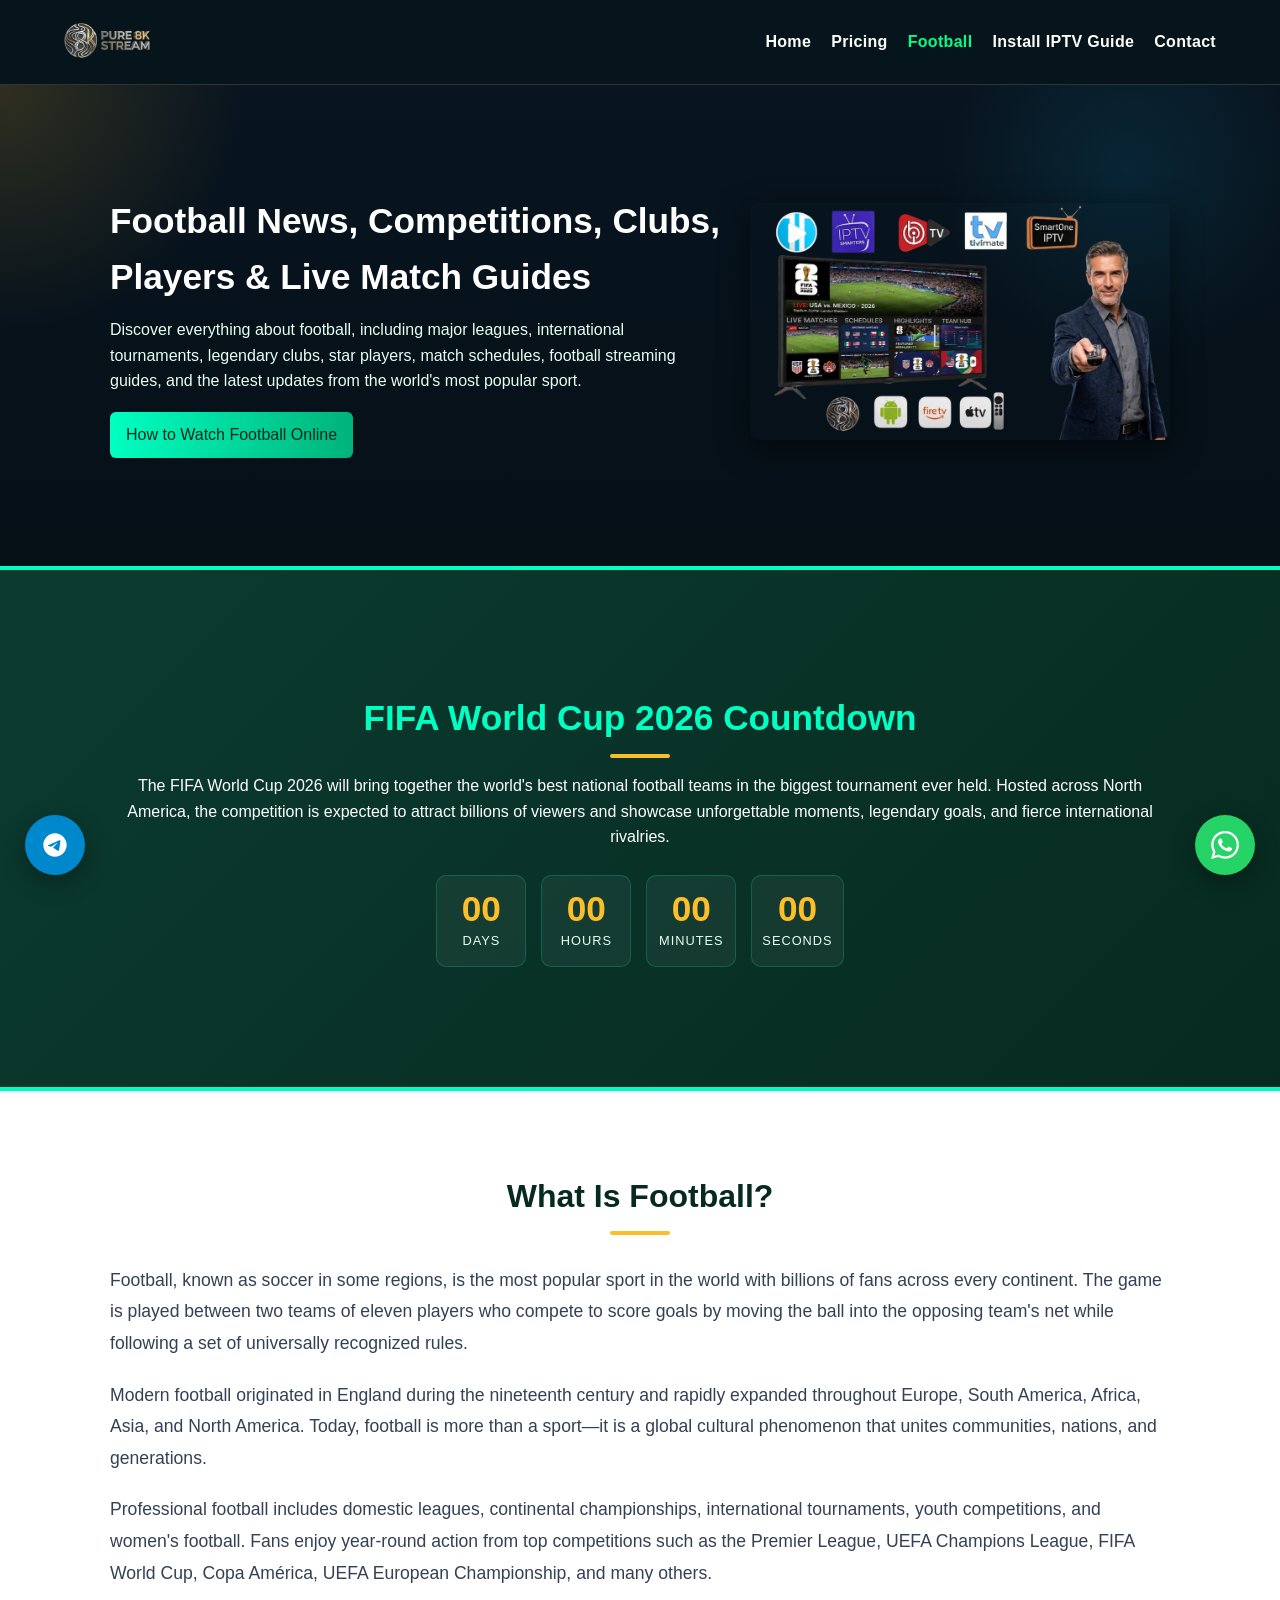
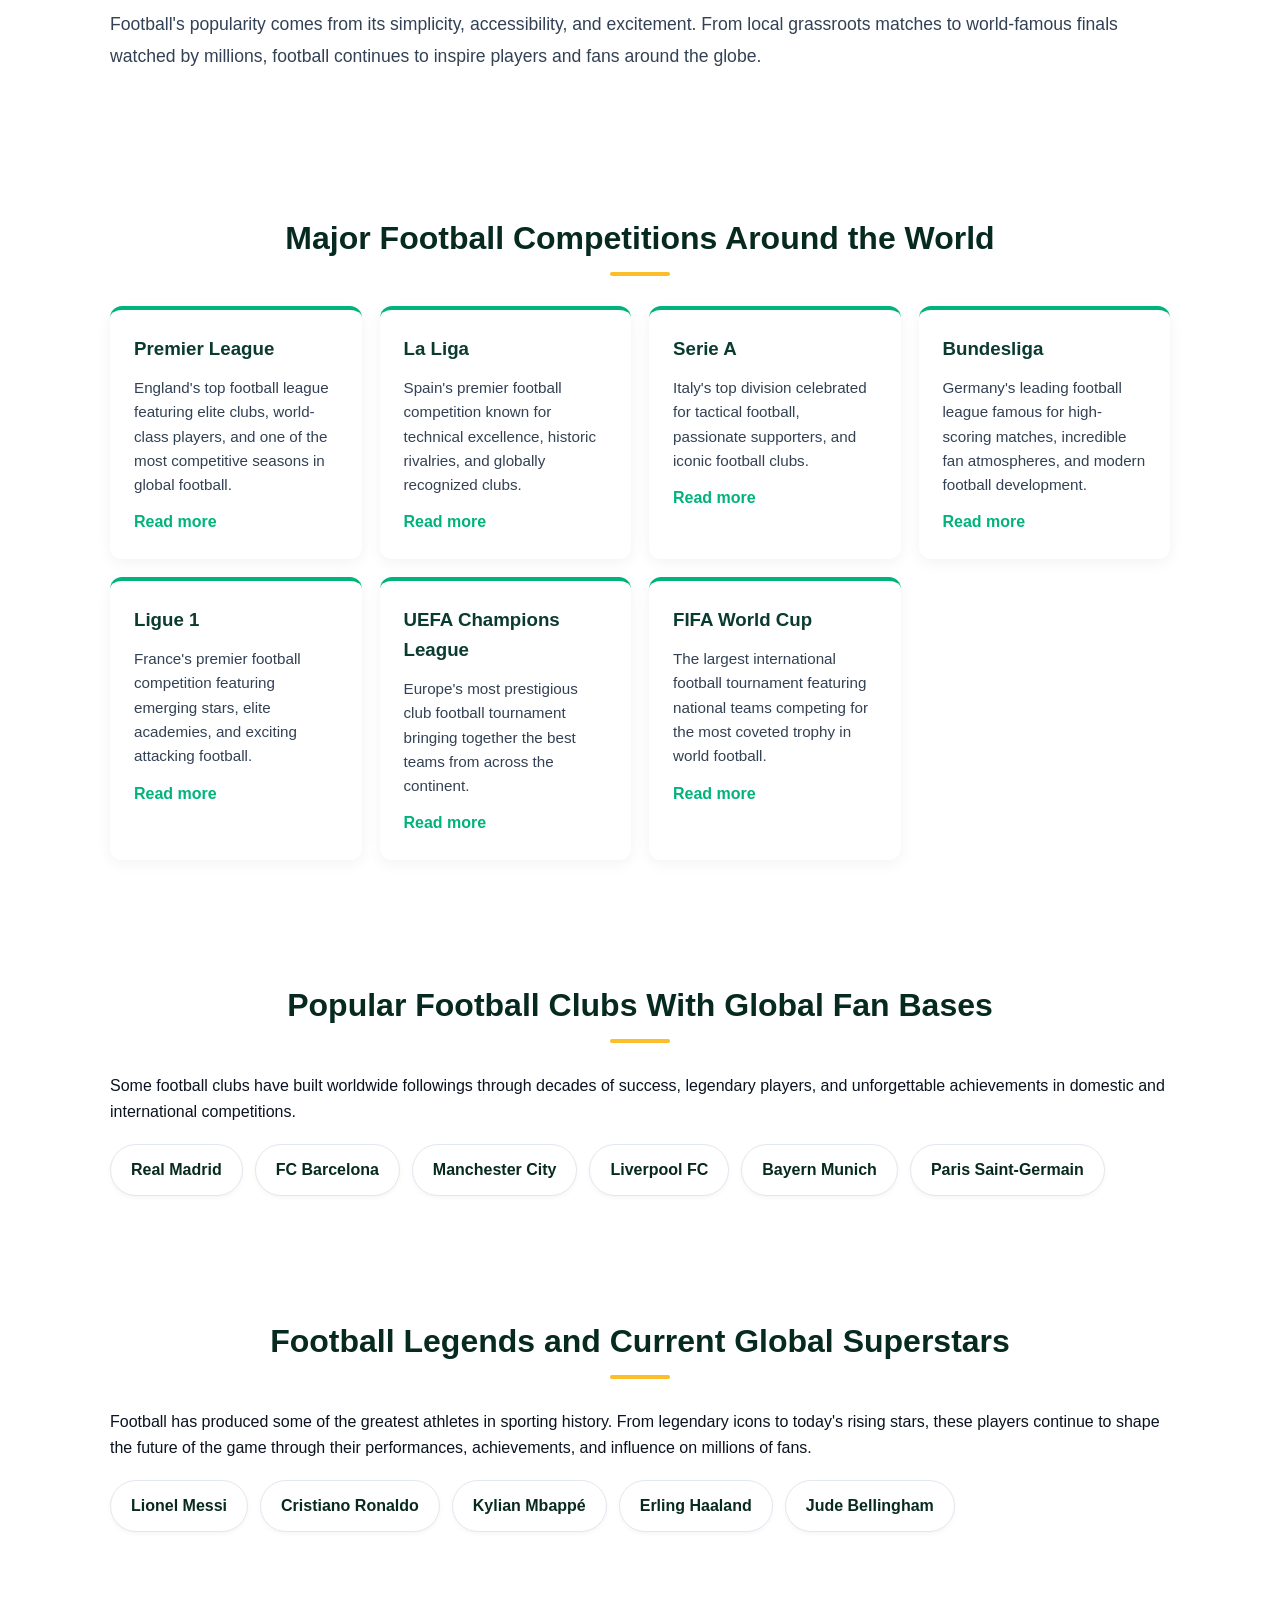
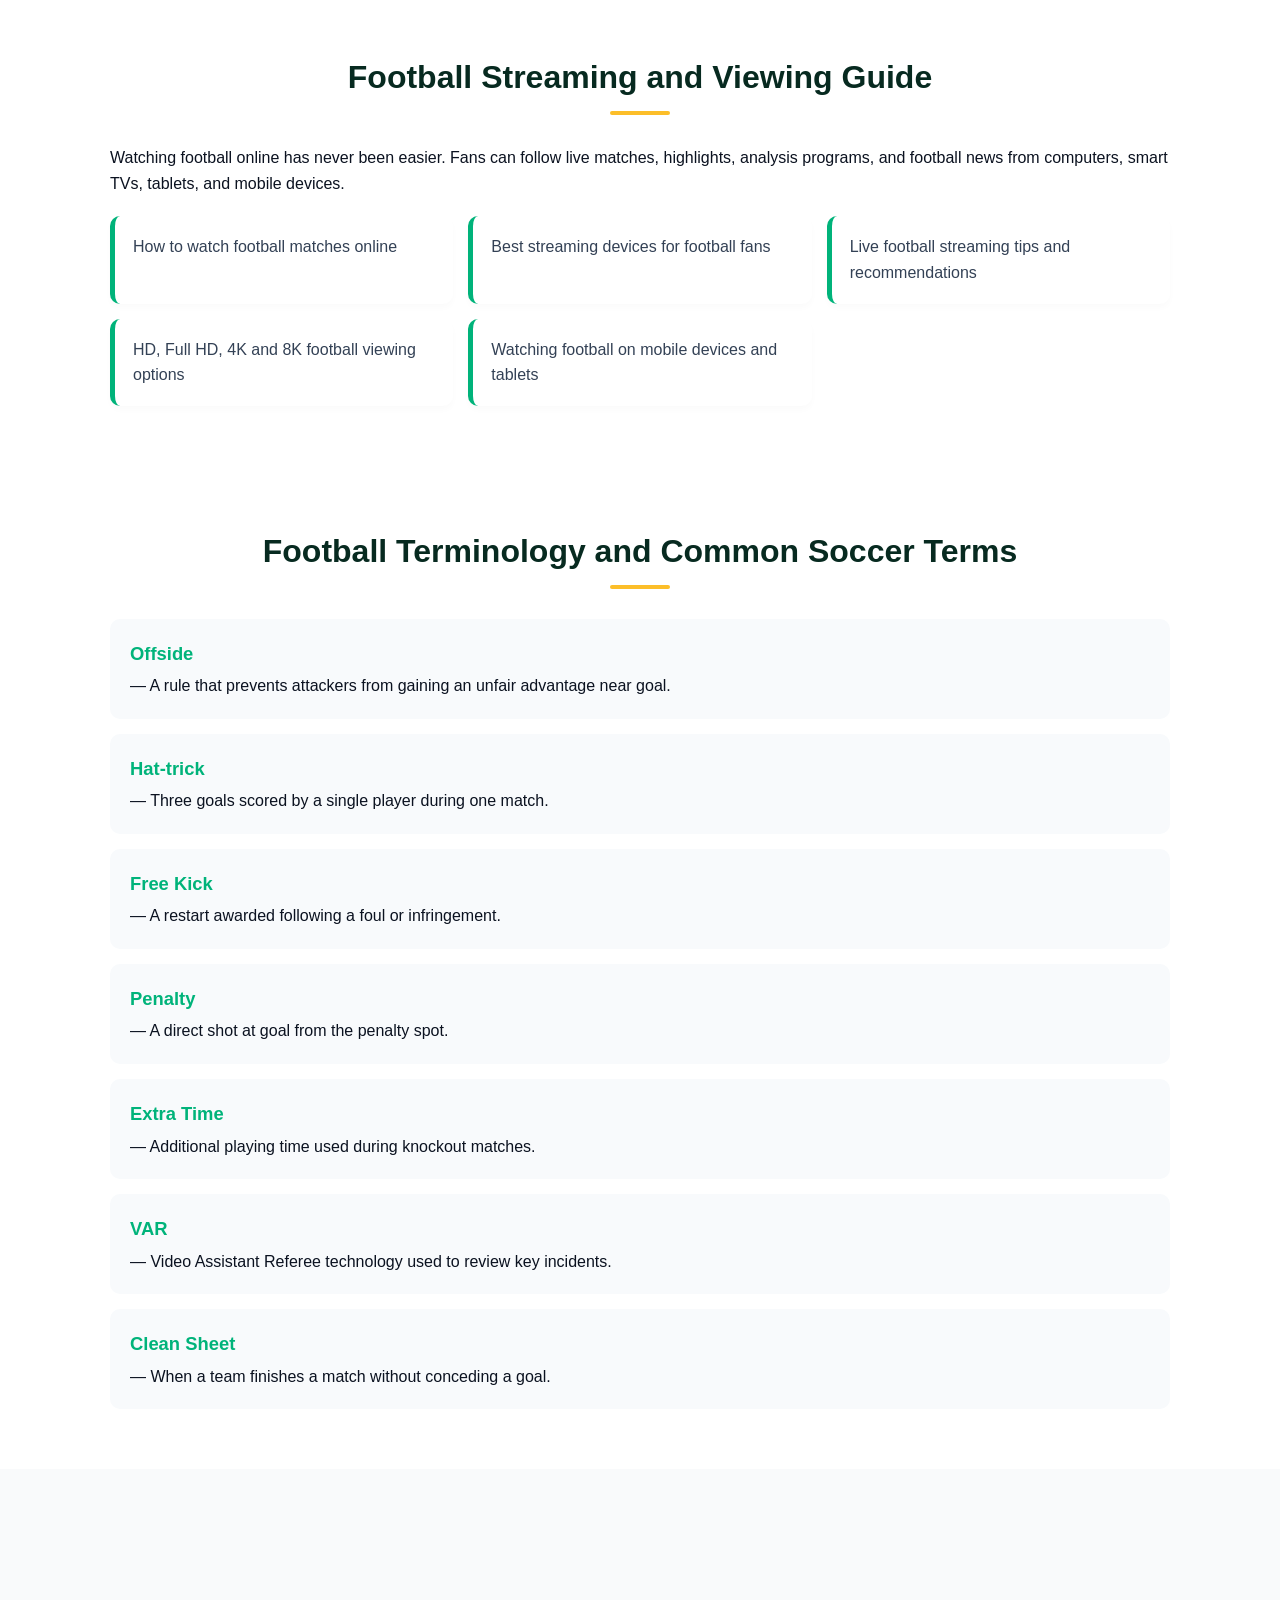
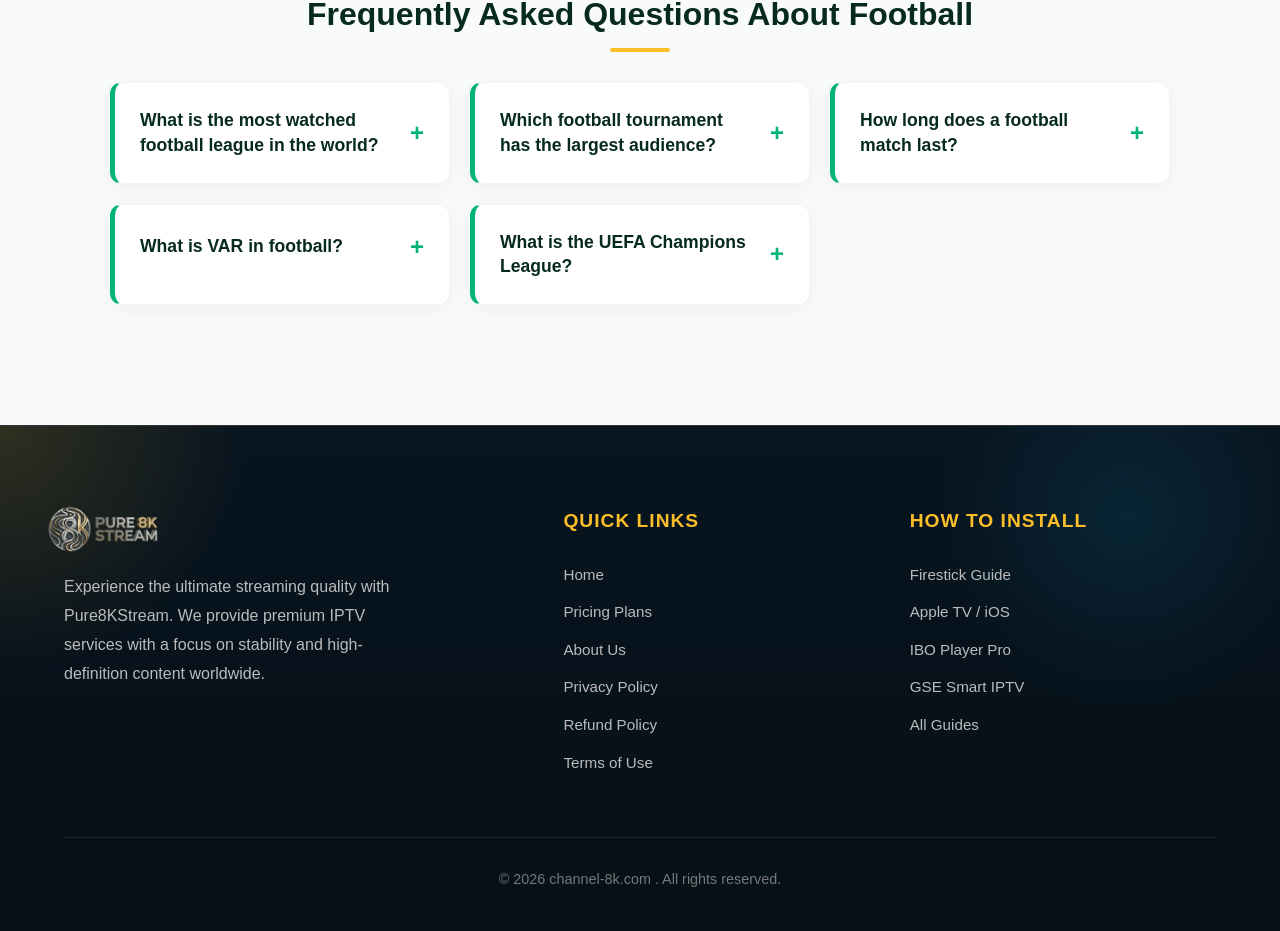
==== commit 79a4dad5: "links fixs" ====
--- a/football.html
+++ b/football.html
@@ -191,7 +191,7 @@
                 <li><a href="/">Home</a></li>
                 <li><a href="/#pricing">Pricing</a></li>
                 <li><a href="/football" class="active">Football</a></li>
-                <li><a href="/pages/how-to-install-iptv">Install Guide</a></li>
+                <li><a href="/pages/how-to-install-iptv">Install IPTV Guide</a></li>
                 <li><a href="/pages/contact">Contact</a></li>
             </ul>
         </nav>
@@ -469,8 +469,8 @@
                     <h4>Quick Links</h4>
                     <ul class="footer-links">
                         <li><a href="/">Home</a></li>
-                        <li><a href="#pricing">Pricing Plans</a></li>
-                        <li><a href="#about">About Us</a></li>
+                        <li><a href="/#pricing">Pricing Plans</a></li>
+                        <li><a href="/#about">About Us</a></li>
                         <li><a href="/pages/privacy-policy">Privacy Policy</a></li>
                         <li><a href="/pages/refund-policy">Refund Policy</a></li>
                         <li><a href="/pages/terms-of-use">Terms of Use</a></li>
@@ -510,7 +510,8 @@
         </svg>
     </a>
 
-    <script src="/assets/js/script.js"></script>
+    <script src="/assets/js/navbar.js"></script>
+    <script src="/assets/js/faq.js"></script>
 
     <script>
         function updateCountdown() {
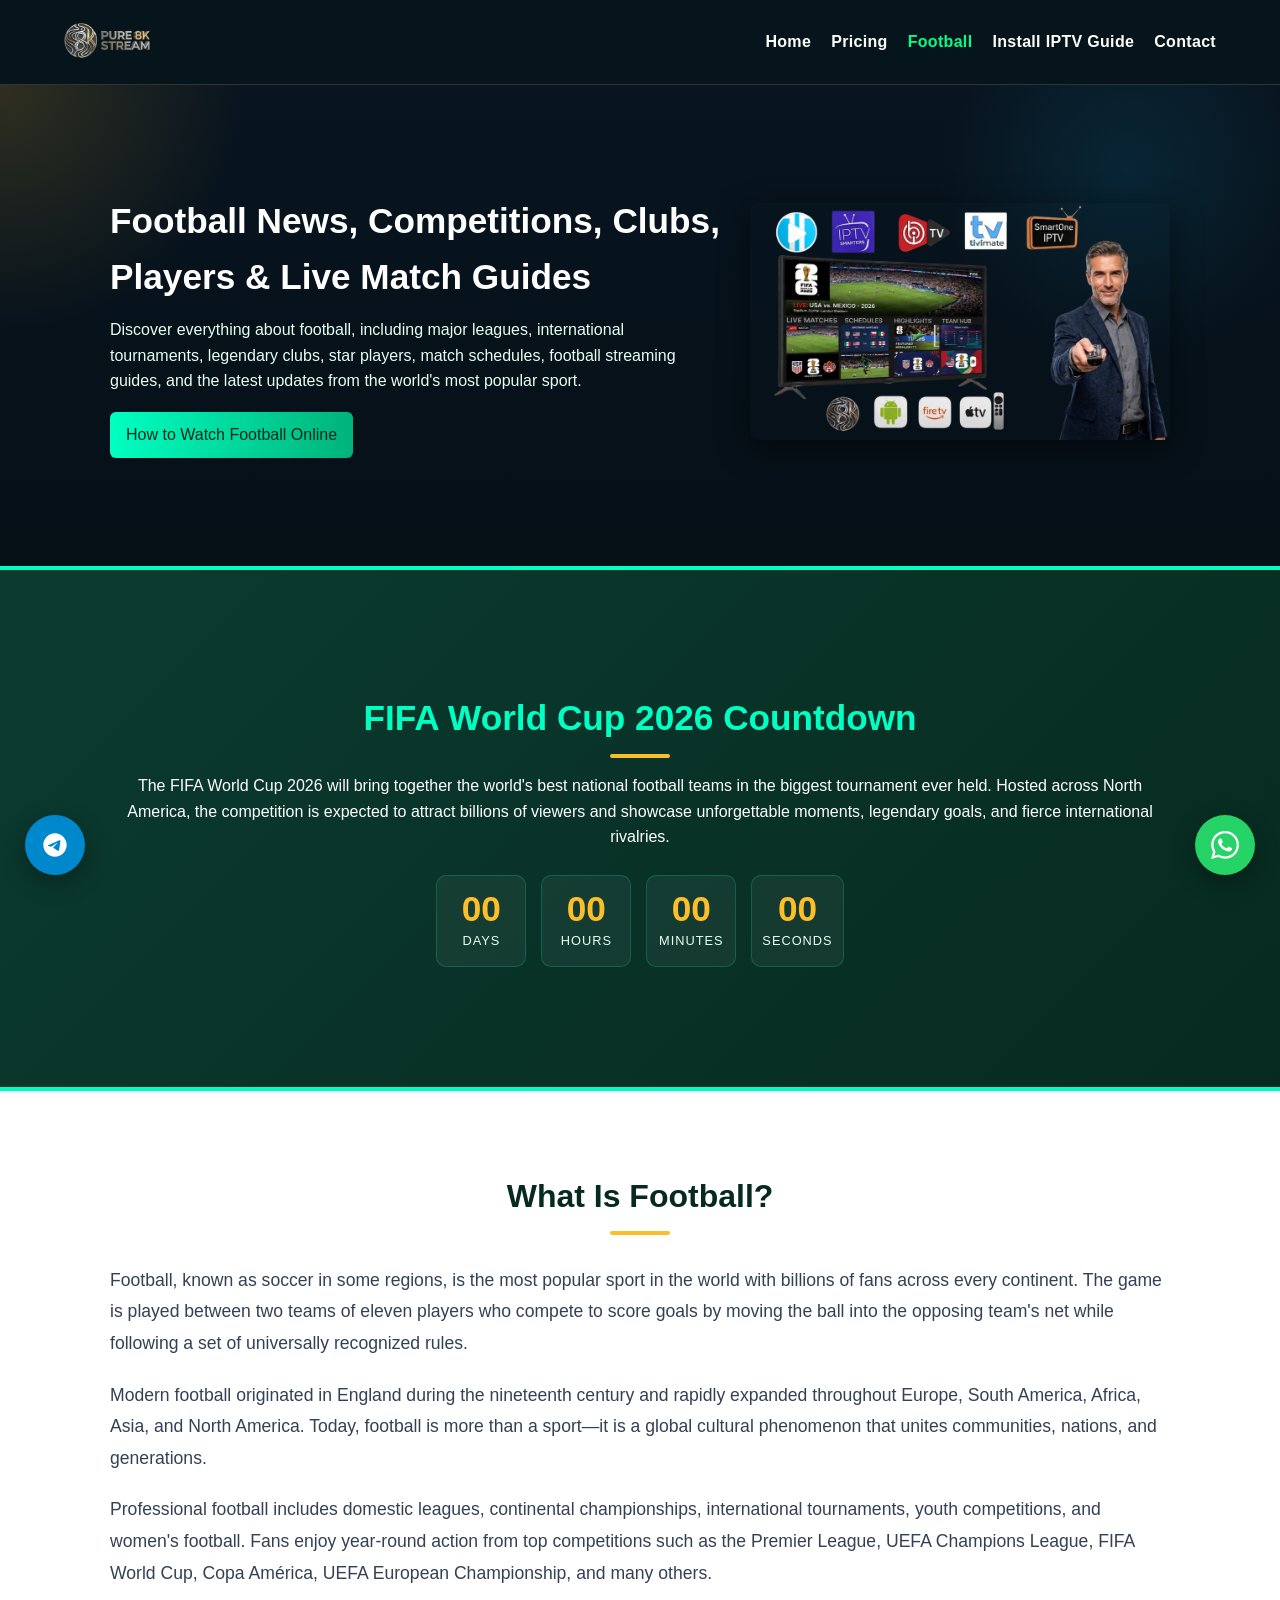
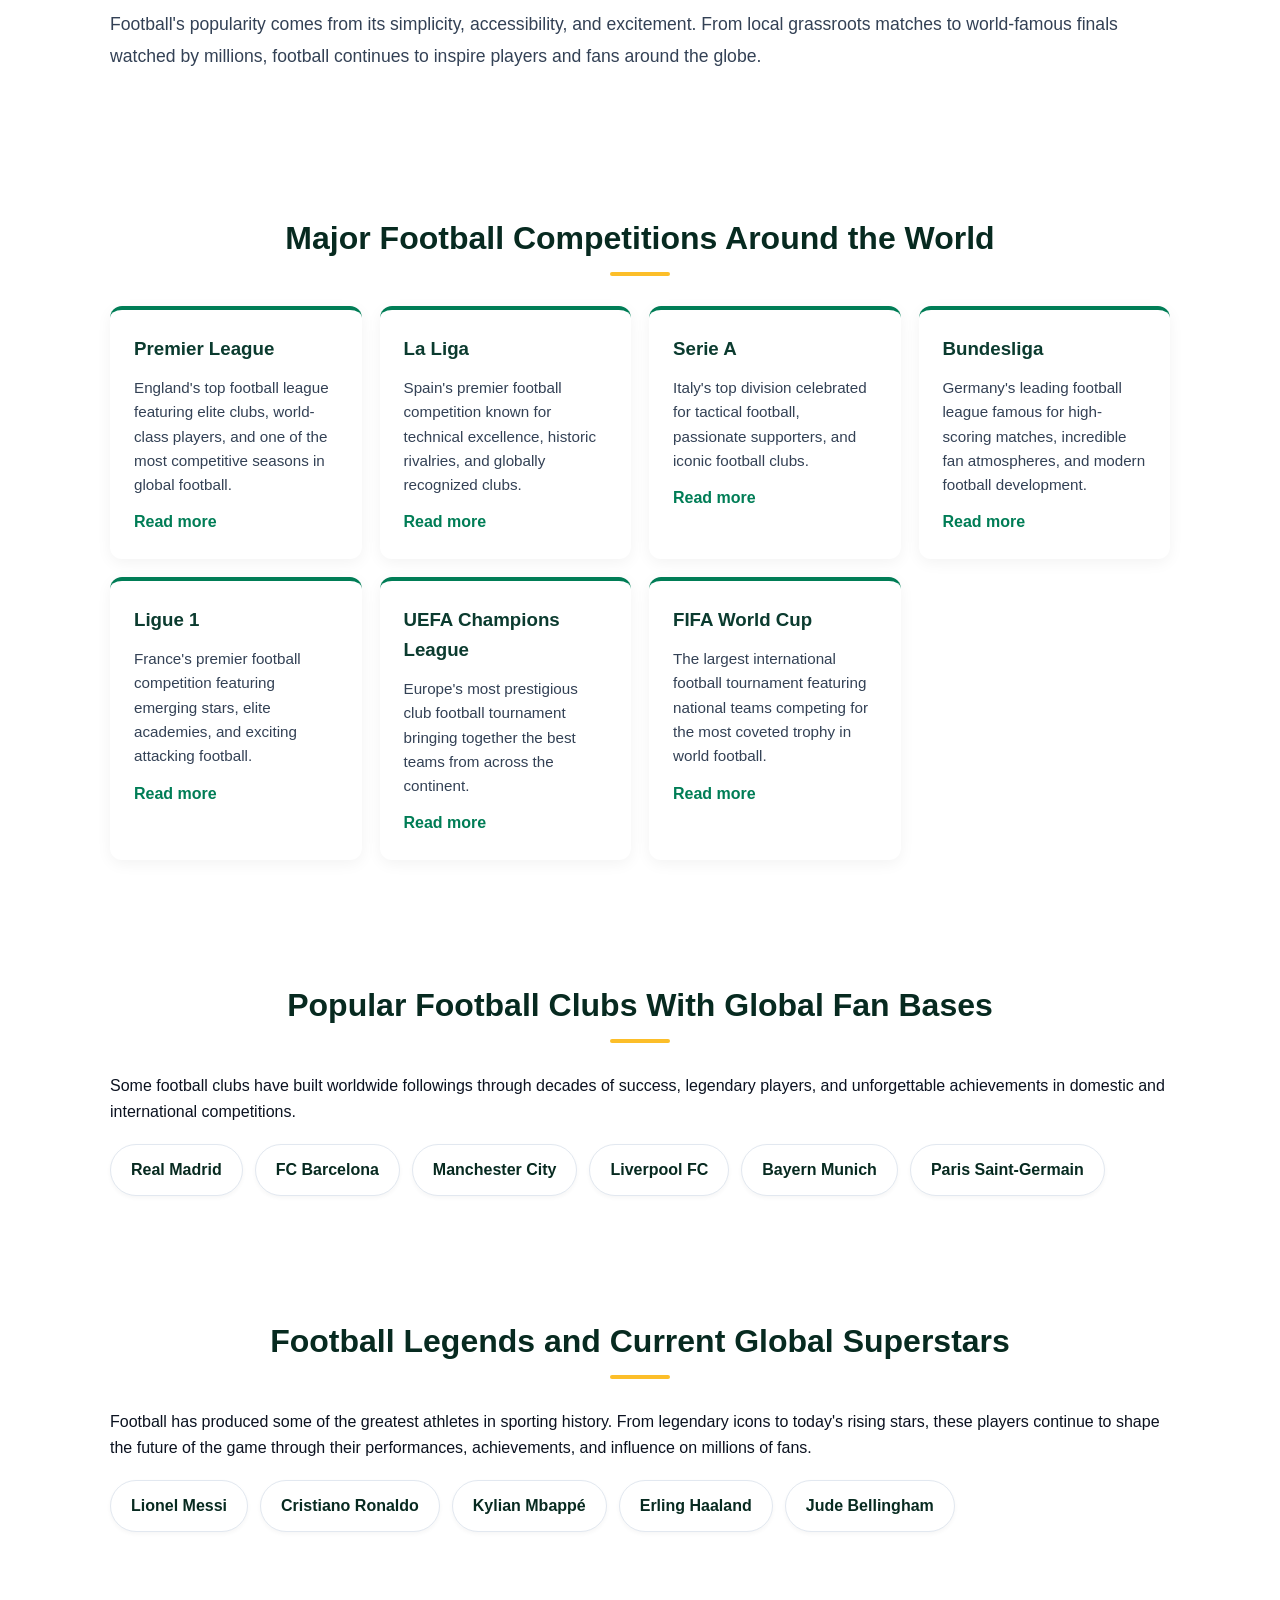
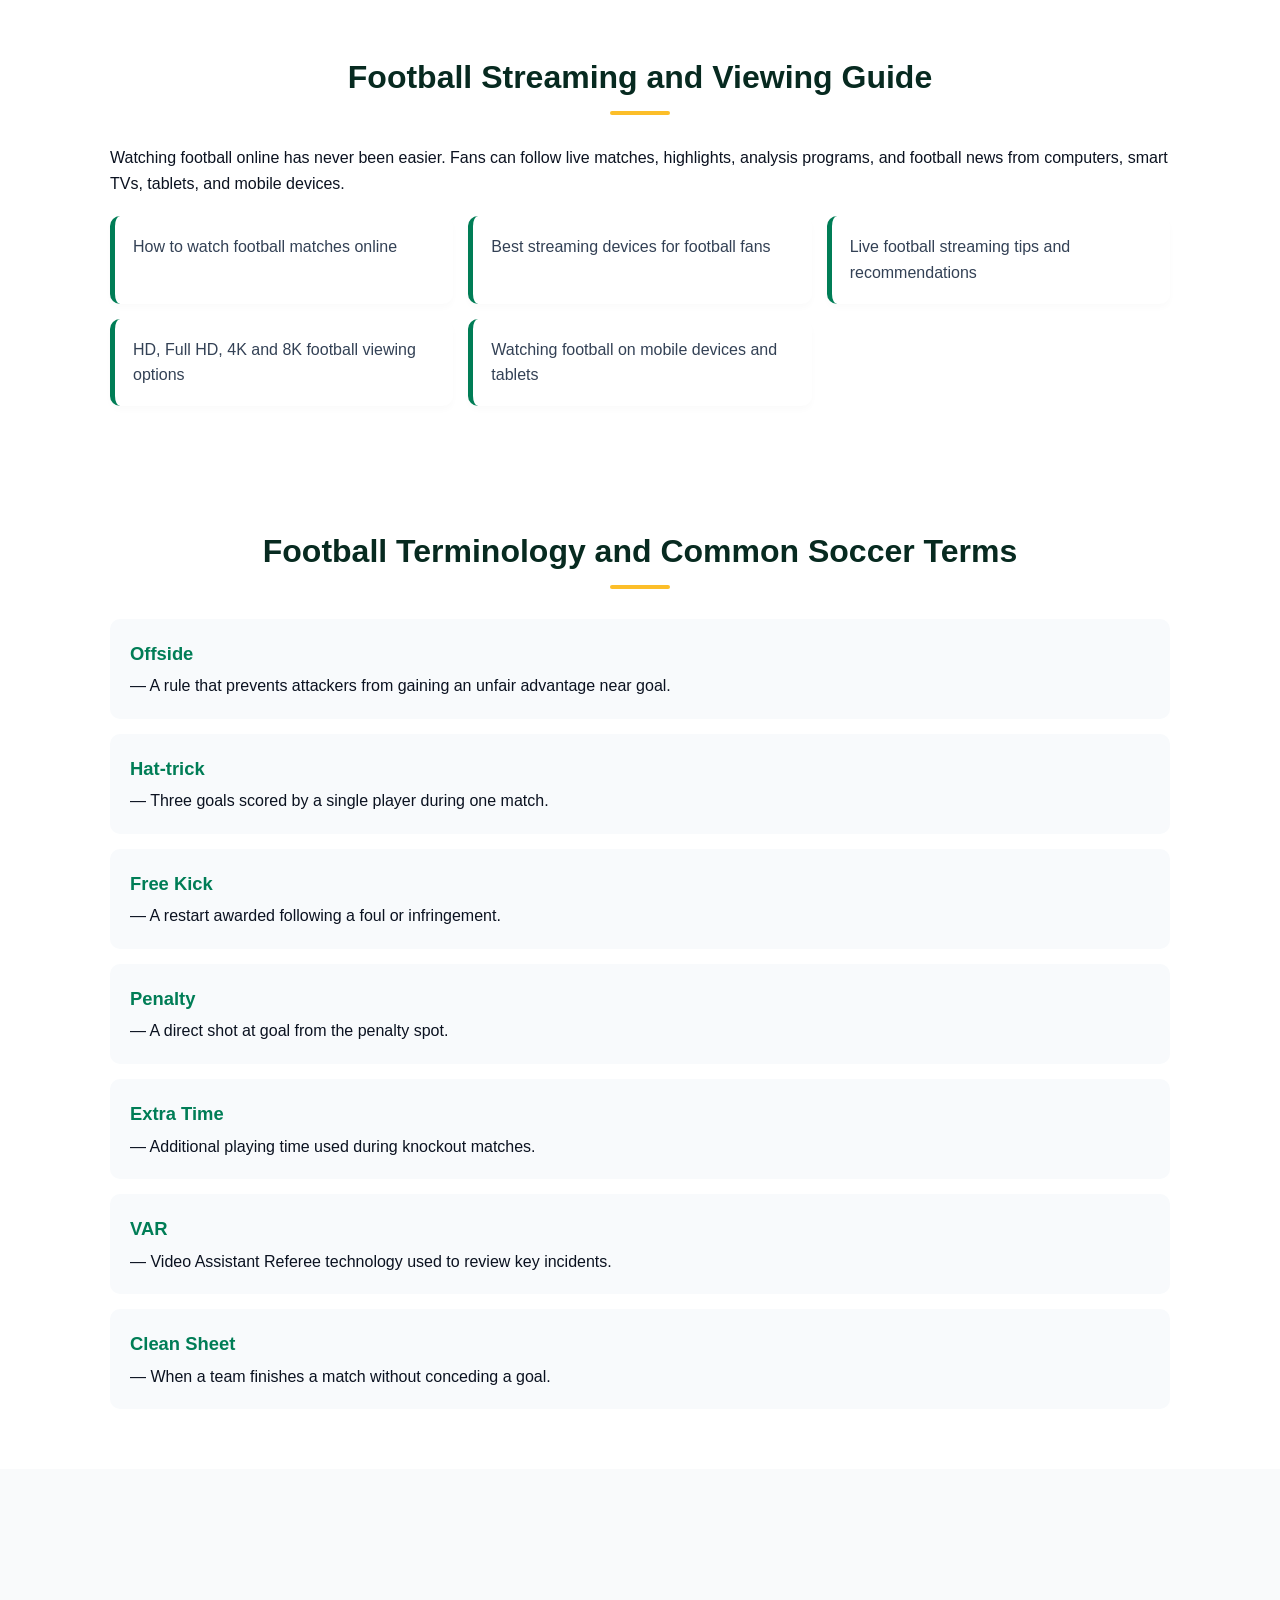
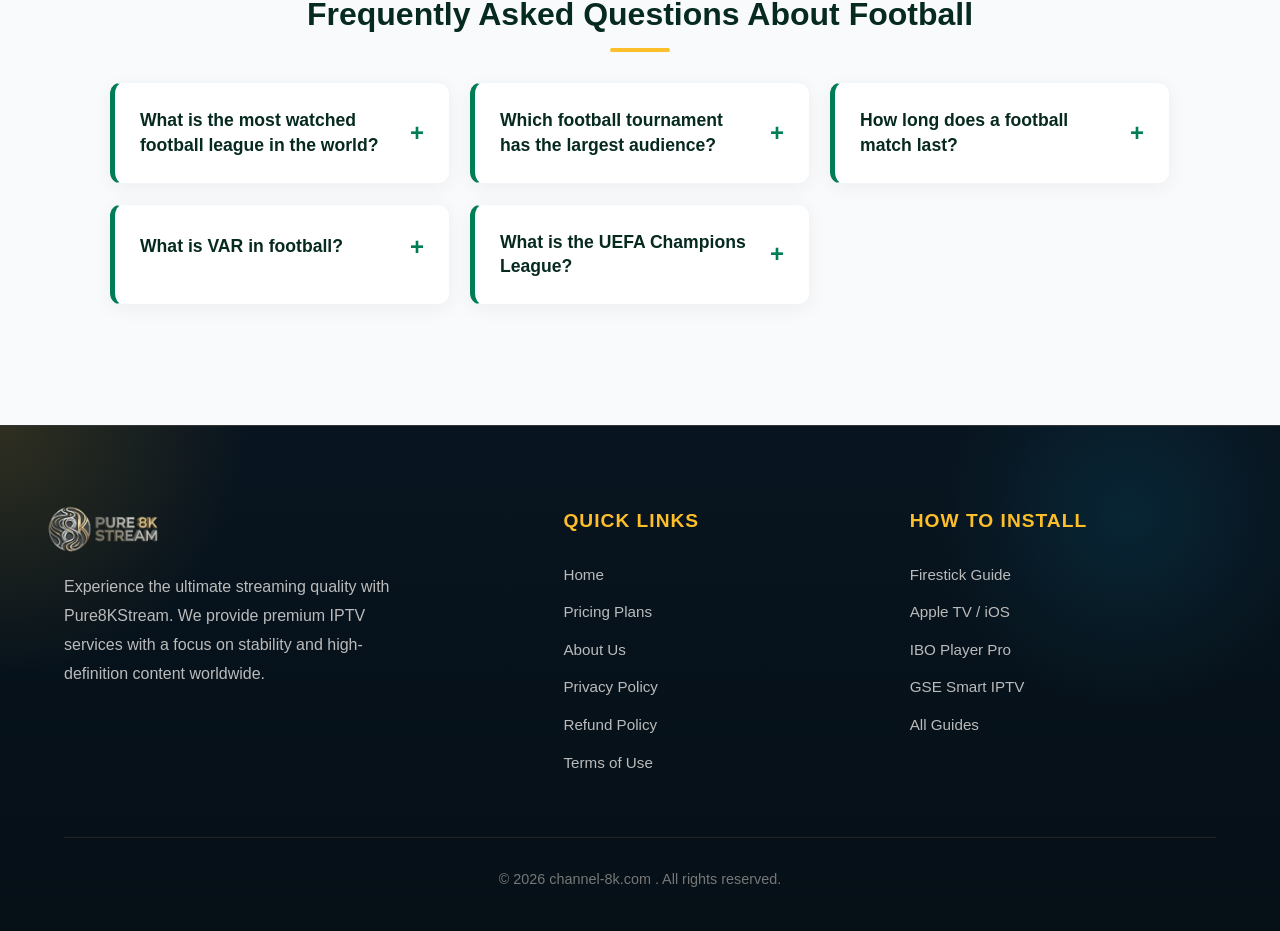
==== commit abadb248: "football fixs" ====
--- a/football.html
+++ b/football.html
@@ -9,14 +9,16 @@
         content="Experience the FIFA World Cup 2026 like never before. Get 8K live streams for every match in USA, Canada, and Mexico. Reliable, buffer-free football IPTV for true fans.">
     <link rel="canonical" href="https://pure8kstream.com/football" />
     <meta property="og:title" content="Pure8KStream Football IPTV — Live Matches & World Cup 2026" />
-    <meta property="og:description" content="Experience the FIFA World Cup 2026 like never before. Get 8K live streams for every match in USA, Canada, and Mexico with Pure8KStream." />
+    <meta property="og:description"
+        content="Experience the FIFA World Cup 2026 like never before. Get 8K live streams for every match in USA, Canada, and Mexico with Pure8KStream." />
     <meta property="og:url" content="https://pure8kstream.com/football" />
     <meta property="og:image" content="https://pure8kstream.com/assets/images/hero/Hero-sports-football.webp" />
     <meta property="og:type" content="website" />
     <meta name="twitter:card" content="summary_large_image" />
     <meta name="twitter:image" content="https://pure8kstream.com/assets/images/hero/Hero-sports-football.webp" />
     <meta name="twitter:title" content="Pure8KStream Football IPTV — Live Matches & World Cup 2026" />
-    <meta name="twitter:description" content="Experience the FIFA World Cup 2026 like never before. Get 8K live streams for every match in USA, Canada, and Mexico with Pure8KStream." />
+    <meta name="twitter:description"
+        content="Experience the FIFA World Cup 2026 like never before. Get 8K live streams for every match in USA, Canada, and Mexico with Pure8KStream." />
 
     <!-- Shared Styles -->
     <script type="application/ld+json">
@@ -75,7 +77,7 @@
   ]
 }
 </script>
-        <script type="application/ld+json">
+    <script type="application/ld+json">
 {
     "@context": "https://schema.org",
     "@graph": [
@@ -118,7 +120,7 @@
     ]
 }
 </script>
-        <script type="application/ld+json">
+    <script type="application/ld+json">
 {
     "@context": "https://schema.org",
     "@type": "FAQPage",
@@ -166,7 +168,7 @@
     ]
 }
 </script>
-<link rel="stylesheet" href="/assets/css/main.css">
+    <link rel="stylesheet" href="/assets/css/main.css">
     <!-- Football Specific Styles -->
     <link rel="stylesheet" href="/assets/css/football.css">
 
@@ -196,260 +198,273 @@
             </ul>
         </nav>
     </header>
-    
-<main>
-    <section class="football-hero">
-        <div class="hero-inner container">
-            <div class="hero-text">
-                <h1>Football News, Competitions, Clubs, Players & Live Match Guides</h1>
-                <p class="subtitle">
-                    Discover everything about football, including major leagues, international tournaments,
-                    legendary clubs, star players, match schedules, football streaming guides, and the latest
-                    updates from the world's most popular sport.
+
+    <main>
+        <section class="football-hero">
+            <div class="hero-inner container">
+                <div class="hero-text">
+                    <h1>Football News, Competitions, Clubs, Players & Live Match Guides</h1>
+                    <p class="subtitle">
+                        Discover everything about football, including major leagues, international tournaments,
+                        legendary clubs, star players, match schedules, football streaming guides, and the latest
+                        updates from the world's most popular sport.
+                    </p>
+
+                    <p><a class="btn primary" href="#viewing-guide">How to Watch Football Online</a></p>
+                </div>
+                <div class="hero-media">
+                    <img src="/assets/images/hero/Hero-sports-football.webp"
+                        alt="Football fans cheering in a packed stadium" fetchpriority="high" width="1000" height="563">
+                </div>
+            </div>
+        </section>
+
+        <section class="world-cup-countdown" id="world-cup-2026">
+            <div class="container">
+                <h2 class="wc-title">FIFA World Cup 2026 Countdown</h2>
+                <p>
+                    The FIFA World Cup 2026 will bring together the world's best national football teams in the
+                    biggest tournament ever held. Hosted across North America, the competition is expected to
+                    attract billions of viewers and showcase unforgettable moments, legendary goals, and fierce
+                    international rivalries.
                 </p>
-               
-                <p><a class="btn primary" href="#viewing-guide">How to Watch Football Online</a></p>
-            </div>
-            <div class="hero-media">
-                <img src="/assets/images/hero/Hero-sports-football.webp" alt="Football fans cheering in a packed stadium" loading="lazy">
-            </div>
-        </div>
-    </section>
-
-    <section class="world-cup-countdown" id="world-cup-2026">
-        <div class="container">
-            <h2 class="wc-title">FIFA World Cup 2026 Countdown</h2>
-            <p>
-                The FIFA World Cup 2026 will bring together the world's best national football teams in the
-                biggest tournament ever held. Hosted across North America, the competition is expected to
-                attract billions of viewers and showcase unforgettable moments, legendary goals, and fierce
-                international rivalries.
-            </p>
-
-            <div id="countdown" class="countdown-display">
-                <div class="time-block"><span id="days">00</span><p>Days</p></div>
-                <div class="time-block"><span id="hours">00</span><p>Hours</p></div>
-                <div class="time-block"><span id="minutes">00</span><p>Minutes</p></div>
-                <div class="time-block"><span id="seconds">00</span><p>Seconds</p></div>
-            </div>
-        </div>
-    </section>
-
-    <section class="container intro" id="what-is-football">
-        <h2>What Is Football?</h2>
-
-        <p>
-            Football, known as soccer in some regions, is the most popular sport in the world with billions
-            of fans across every continent. The game is played between two teams of eleven players who compete
-            to score goals by moving the ball into the opposing team's net while following a set of universally
-            recognized rules.
-        </p>
-
-        <p>
-            Modern football originated in England during the nineteenth century and rapidly expanded throughout
-            Europe, South America, Africa, Asia, and North America. Today, football is more than a sport—it is
-            a global cultural phenomenon that unites communities, nations, and generations.
-        </p>
-
-        <p>
-            Professional football includes domestic leagues, continental championships, international tournaments,
-            youth competitions, and women's football. Fans enjoy year-round action from top competitions such as
-            the Premier League, UEFA Champions League, FIFA World Cup, Copa América, UEFA European Championship,
-            and many others.
-        </p>
-
-        <p>
-            Football's popularity comes from its simplicity, accessibility, and excitement. From local grassroots
-            matches to world-famous finals watched by millions, football continues to inspire players and fans
-            around the globe.
-        </p>
-    </section>
-
-    <section class="container competitions" id="competitions">
-        <h2>Major Football Competitions Around the World</h2>
-
-        <div class="grid cards">
-            <article class="card">
-                <h3>Premier League</h3>
-                <p>
-                    England's top football league featuring elite clubs, world-class players,
-                    and one of the most competitive seasons in global football.
-                </p>
-                <a class="link" href="#">Read more</a>
-            </article>
-
-            <article class="card">
-                <h3>La Liga</h3>
-                <p>
-                    Spain's premier football competition known for technical excellence,
-                    historic rivalries, and globally recognized clubs.
-                </p>
-                <a class="link" href="#">Read more</a>
-            </article>
-
-            <article class="card">
-                <h3>Serie A</h3>
-                <p>
-                    Italy's top division celebrated for tactical football, passionate supporters,
-                    and iconic football clubs.
-                </p>
-                <a class="link" href="#">Read more</a>
-            </article>
-
-            <article class="card">
-                <h3>Bundesliga</h3>
-                <p>
-                    Germany's leading football league famous for high-scoring matches,
-                    incredible fan atmospheres, and modern football development.
-                </p>
-                <a class="link" href="#">Read more</a>
-            </article>
-
-            <article class="card">
-                <h3>Ligue 1</h3>
-                <p>
-                    France's premier football competition featuring emerging stars,
-                    elite academies, and exciting attacking football.
-                </p>
-                <a class="link" href="#">Read more</a>
-            </article>
-
-            <article class="card">
-                <h3>UEFA Champions League</h3>
-                <p>
-                    Europe's most prestigious club football tournament bringing together
-                    the best teams from across the continent.
-                </p>
-                <a class="link" href="#">Read more</a>
-            </article>
-
-            <article class="card">
-                <h3>FIFA World Cup</h3>
-                <p>
-                    The largest international football tournament featuring national teams
-                    competing for the most coveted trophy in world football.
-                </p>
-                <a class="link" href="#">Read more</a>
-            </article>
-        </div>
-    </section>
-
-    <section class="container clubs" id="popular-clubs">
-        <h2>Popular Football Clubs With Global Fan Bases</h2>
-
-        <p>
-            Some football clubs have built worldwide followings through decades of success,
-            legendary players, and unforgettable achievements in domestic and international competitions.
-        </p>
-
-        <ul class="club-list">
-            <li>Real Madrid</li>
-            <li>FC Barcelona</li>
-            <li>Manchester City</li>
-            <li>Liverpool FC</li>
-            <li>Bayern Munich</li>
-            <li>Paris Saint-Germain</li>
-        </ul>
-    </section>
-
-    <section class="container stars" id="players">
-        <h2>Football Legends and Current Global Superstars</h2>
-
-        <p>
-            Football has produced some of the greatest athletes in sporting history. From legendary icons
-            to today's rising stars, these players continue to shape the future of the game through their
-            performances, achievements, and influence on millions of fans.
-        </p>
-
-        <ul class="player-list">
-            <li>Lionel Messi</li>
-            <li>Cristiano Ronaldo</li>
-            <li>Kylian Mbappé</li>
-            <li>Erling Haaland</li>
-            <li>Jude Bellingham</li>
-        </ul>
-    </section>
-
-    <section class="container viewing-guide" id="viewing-guide">
-        <h2>Football Streaming and Viewing Guide</h2>
-
-        <p>
-            Watching football online has never been easier. Fans can follow live matches,
-            highlights, analysis programs, and football news from computers, smart TVs,
-            tablets, and mobile devices.
-        </p>
-
-        <ul class="guide-list">
-            <li>How to watch football matches online</li>
-            <li>Best streaming devices for football fans</li>
-            <li>Live football streaming tips and recommendations</li>
-            <li>HD, Full HD, 4K and 8K football viewing options</li>
-            <li>Watching football on mobile devices and tablets</li>
-        </ul>
-    </section>
-
-    <section class="container glossary" id="terminology">
-        <h2>Football Terminology and Common Soccer Terms</h2>
-
-        <ul class="glossary-list">
-            <li><strong>Offside</strong> — A rule that prevents attackers from gaining an unfair advantage near goal.</li>
-            <li><strong>Hat-trick</strong> — Three goals scored by a single player during one match.</li>
-            <li><strong>Free Kick</strong> — A restart awarded following a foul or infringement.</li>
-            <li><strong>Penalty</strong> — A direct shot at goal from the penalty spot.</li>
-            <li><strong>Extra Time</strong> — Additional playing time used during knockout matches.</li>
-            <li><strong>VAR</strong> — Video Assistant Referee technology used to review key incidents.</li>
-            <li><strong>Clean Sheet</strong> — When a team finishes a match without conceding a goal.</li>
-        </ul>
-    </section>
-
-    <section id="faq" class="faq-section">
-        <div class="container">
-            <h2>Frequently Asked Questions About Football</h2>
-
-            <div class="faq-grid">
-                <div class="faq-box">
-                    <h3>What is the most watched football league in the world?</h3>
-                    <p>
-                        The English Premier League is widely regarded as the most watched domestic football league,
-                        attracting audiences from more than 200 countries.
-                    </p>
-                </div>
-
-                <div class="faq-box">
-                    <h3>Which football tournament has the largest audience?</h3>
-                    <p>
-                        The FIFA World Cup is the most watched football event globally and one of the biggest sporting
-                        events in the world.
-                    </p>
-                </div>
-
-                <div class="faq-box">
-                    <h3>How long does a football match last?</h3>
-                    <p>
-                        A standard football match lasts 90 minutes, divided into two 45-minute halves, with additional
-                        stoppage time added by the referee.
-                    </p>
-                </div>
-
-                <div class="faq-box">
-                    <h3>What is VAR in football?</h3>
-                    <p>
-                        VAR stands for Video Assistant Referee and helps officials review goals, penalties, red cards,
-                        and cases of mistaken identity.
-                    </p>
-                </div>
-
-                <div class="faq-box">
-                    <h3>What is the UEFA Champions League?</h3>
-                    <p>
-                        The UEFA Champions League is Europe's most prestigious club football competition, featuring
-                        top-performing clubs from domestic leagues across the continent.
-                    </p>
-                </div>
-            </div>
-        </div>
-    </section>
-</main>
+
+                <div id="countdown" class="countdown-display">
+                    <div class="time-block"><span id="days">00</span>
+                        <p>Days</p>
+                    </div>
+                    <div class="time-block"><span id="hours">00</span>
+                        <p>Hours</p>
+                    </div>
+                    <div class="time-block"><span id="minutes">00</span>
+                        <p>Minutes</p>
+                    </div>
+                    <div class="time-block"><span id="seconds">00</span>
+                        <p>Seconds</p>
+                    </div>
+                </div>
+            </div>
+        </section>
+
+        <section class="container intro" id="what-is-football">
+            <h2>What Is Football?</h2>
+
+            <p>
+                Football, known as soccer in some regions, is the most popular sport in the world with billions
+                of fans across every continent. The game is played between two teams of eleven players who compete
+                to score goals by moving the ball into the opposing team's net while following a set of universally
+                recognized rules.
+            </p>
+
+            <p>
+                Modern football originated in England during the nineteenth century and rapidly expanded throughout
+                Europe, South America, Africa, Asia, and North America. Today, football is more than a sport—it is
+                a global cultural phenomenon that unites communities, nations, and generations.
+            </p>
+
+            <p>
+                Professional football includes domestic leagues, continental championships, international tournaments,
+                youth competitions, and women's football. Fans enjoy year-round action from top competitions such as
+                the Premier League, UEFA Champions League, FIFA World Cup, Copa América, UEFA European Championship,
+                and many others.
+            </p>
+
+            <p>
+                Football's popularity comes from its simplicity, accessibility, and excitement. From local grassroots
+                matches to world-famous finals watched by millions, football continues to inspire players and fans
+                around the globe.
+            </p>
+        </section>
+
+        <section class="container competitions" id="competitions">
+            <h2>Major Football Competitions Around the World</h2>
+
+            <div class="grid cards">
+                <article class="card">
+                    <h3>Premier League</h3>
+                    <p>
+                        England's top football league featuring elite clubs, world-class players,
+                        and one of the most competitive seasons in global football.
+                    </p>
+                    <a class="link" href="#">Read more</a>
+                </article>
+
+                <article class="card">
+                    <h3>La Liga</h3>
+                    <p>
+                        Spain's premier football competition known for technical excellence,
+                        historic rivalries, and globally recognized clubs.
+                    </p>
+                    <a class="link" href="#">Read more</a>
+                </article>
+
+                <article class="card">
+                    <h3>Serie A</h3>
+                    <p>
+                        Italy's top division celebrated for tactical football, passionate supporters,
+                        and iconic football clubs.
+                    </p>
+                    <a class="link" href="#">Read more</a>
+                </article>
+
+                <article class="card">
+                    <h3>Bundesliga</h3>
+                    <p>
+                        Germany's leading football league famous for high-scoring matches,
+                        incredible fan atmospheres, and modern football development.
+                    </p>
+                    <a class="link" href="#">Read more</a>
+                </article>
+
+                <article class="card">
+                    <h3>Ligue 1</h3>
+                    <p>
+                        France's premier football competition featuring emerging stars,
+                        elite academies, and exciting attacking football.
+                    </p>
+                    <a class="link" href="#">Read more</a>
+                </article>
+
+                <article class="card">
+                    <h3>UEFA Champions League</h3>
+                    <p>
+                        Europe's most prestigious club football tournament bringing together
+                        the best teams from across the continent.
+                    </p>
+                    <a class="link" href="#">Read more</a>
+                </article>
+
+                <article class="card">
+                    <h3>FIFA World Cup</h3>
+                    <p>
+                        The largest international football tournament featuring national teams
+                        competing for the most coveted trophy in world football.
+                    </p>
+                    <a class="link" href="#">Read more</a>
+                </article>
+            </div>
+        </section>
+
+        <section class="container clubs" id="popular-clubs">
+            <h2>Popular Football Clubs With Global Fan Bases</h2>
+
+            <p>
+                Some football clubs have built worldwide followings through decades of success,
+                legendary players, and unforgettable achievements in domestic and international competitions.
+            </p>
+
+            <ul class="club-list">
+                <li>Real Madrid</li>
+                <li>FC Barcelona</li>
+                <li>Manchester City</li>
+                <li>Liverpool FC</li>
+                <li>Bayern Munich</li>
+                <li>Paris Saint-Germain</li>
+            </ul>
+        </section>
+
+        <section class="container stars" id="players">
+            <h2>Football Legends and Current Global Superstars</h2>
+
+            <p>
+                Football has produced some of the greatest athletes in sporting history. From legendary icons
+                to today's rising stars, these players continue to shape the future of the game through their
+                performances, achievements, and influence on millions of fans.
+            </p>
+
+            <ul class="player-list">
+                <li>Lionel Messi</li>
+                <li>Cristiano Ronaldo</li>
+                <li>Kylian Mbappé</li>
+                <li>Erling Haaland</li>
+                <li>Jude Bellingham</li>
+            </ul>
+        </section>
+
+        <section class="container viewing-guide" id="viewing-guide">
+            <h2>Football Streaming and Viewing Guide</h2>
+
+            <p>
+                Watching football online has never been easier. Fans can follow live matches,
+                highlights, analysis programs, and football news from computers, smart TVs,
+                tablets, and mobile devices.
+            </p>
+
+            <ul class="guide-list">
+                <li>How to watch football matches online</li>
+                <li>Best streaming devices for football fans</li>
+                <li>Live football streaming tips and recommendations</li>
+                <li>HD, Full HD, 4K and 8K football viewing options</li>
+                <li>Watching football on mobile devices and tablets</li>
+            </ul>
+        </section>
+
+        <section class="container glossary" id="terminology">
+            <h2>Football Terminology and Common Soccer Terms</h2>
+
+            <ul class="glossary-list">
+                <li><strong>Offside</strong> — A rule that prevents attackers from gaining an unfair advantage near
+                    goal.</li>
+                <li><strong>Hat-trick</strong> — Three goals scored by a single player during one match.</li>
+                <li><strong>Free Kick</strong> — A restart awarded following a foul or infringement.</li>
+                <li><strong>Penalty</strong> — A direct shot at goal from the penalty spot.</li>
+                <li><strong>Extra Time</strong> — Additional playing time used during knockout matches.</li>
+                <li><strong>VAR</strong> — Video Assistant Referee technology used to review key incidents.</li>
+                <li><strong>Clean Sheet</strong> — When a team finishes a match without conceding a goal.</li>
+            </ul>
+        </section>
+
+        <section id="faq" class="faq-section">
+            <div class="container">
+                <h2>Frequently Asked Questions About Football</h2>
+
+                <div class="faq-grid">
+                    <div class="faq-box">
+                        <h3>What is the most watched football league in the world?</h3>
+                        <p>
+                            The English Premier League is widely regarded as the most watched domestic football league,
+                            attracting audiences from more than 200 countries.
+                        </p>
+                    </div>
+
+                    <div class="faq-box">
+                        <h3>Which football tournament has the largest audience?</h3>
+                        <p>
+                            The FIFA World Cup is the most watched football event globally and one of the biggest
+                            sporting
+                            events in the world.
+                        </p>
+                    </div>
+
+                    <div class="faq-box">
+                        <h3>How long does a football match last?</h3>
+                        <p>
+                            A standard football match lasts 90 minutes, divided into two 45-minute halves, with
+                            additional
+                            stoppage time added by the referee.
+                        </p>
+                    </div>
+
+                    <div class="faq-box">
+                        <h3>What is VAR in football?</h3>
+                        <p>
+                            VAR stands for Video Assistant Referee and helps officials review goals, penalties, red
+                            cards,
+                            and cases of mistaken identity.
+                        </p>
+                    </div>
+
+                    <div class="faq-box">
+                        <h3>What is the UEFA Champions League?</h3>
+                        <p>
+                            The UEFA Champions League is Europe's most prestigious club football competition, featuring
+                            top-performing clubs from domestic leagues across the continent.
+                        </p>
+                    </div>
+                </div>
+            </div>
+        </section>
+    </main>
 
 
     <footer class="footer">
--- a/assets/css/football.css
+++ b/assets/css/football.css
@@ -41,6 +41,7 @@
 
  .football-hero .hero-media img {
      width: 420px;
+     height: auto;
      max-width: 40vw;
      border-radius: 8px;
      box-shadow: 0 8px 30px rgba(0, 0, 0, 0.5);
@@ -70,7 +71,7 @@
      border-radius: 12px;
      padding: 24px;
      box-shadow: 0 4px 15px rgba(0, 0, 0, 0.05);
-     border-top: 4px solid #00b37a;
+     border-top: 4px solid #007d56;
      transition: transform 0.3s ease
  }
 
@@ -93,7 +94,7 @@
  .card .link {
      display: inline-block;
      margin-top: 12px;
-     color: #00b37a;
+     color: #007d56;
      text-decoration: none;
      font-weight: 600
  }
@@ -122,8 +123,8 @@
 
  .club-list li:hover,
  .player-list li:hover {
-     border-color: #00b37a;
-     color: #00b37a;
+     border-color: #007d56;
+     color: #007d56;
      background: #f0fdf4;
      transform: translateY(-2px)
  }
@@ -141,7 +142,7 @@
      background: #fff;
      padding: 18px;
      border-radius: 10px;
-     border-left: 5px solid #00b37a;
+     border-left: 5px solid #007d56;
      box-shadow: 0 4px 6px rgba(0, 0, 0, 0.02);
      color: #334155;
      font-weight: 500
@@ -164,7 +165,7 @@
  }
 
  .glossary-list li strong {
-     color: #00b37a;
+     color: #007d56;
      display: block;
      font-size: 1.15rem;
      margin-bottom: 5px
@@ -196,7 +197,7 @@
      transition: all 0.4s ease;
      cursor: pointer;
      border: 1px solid #f1f5f9;
-     border-left: 5px solid #00b37a;
+     border-left: 5px solid #007d56;
  }
 
  .faq-box h3 {
@@ -214,7 +215,7 @@
      content: '+';
      font-size: 1.5rem;
      transition: transform 0.3s ease;
-     color: #00b37a;
+     color: #007d56;
  }
 
  .faq-box.active h3::after {
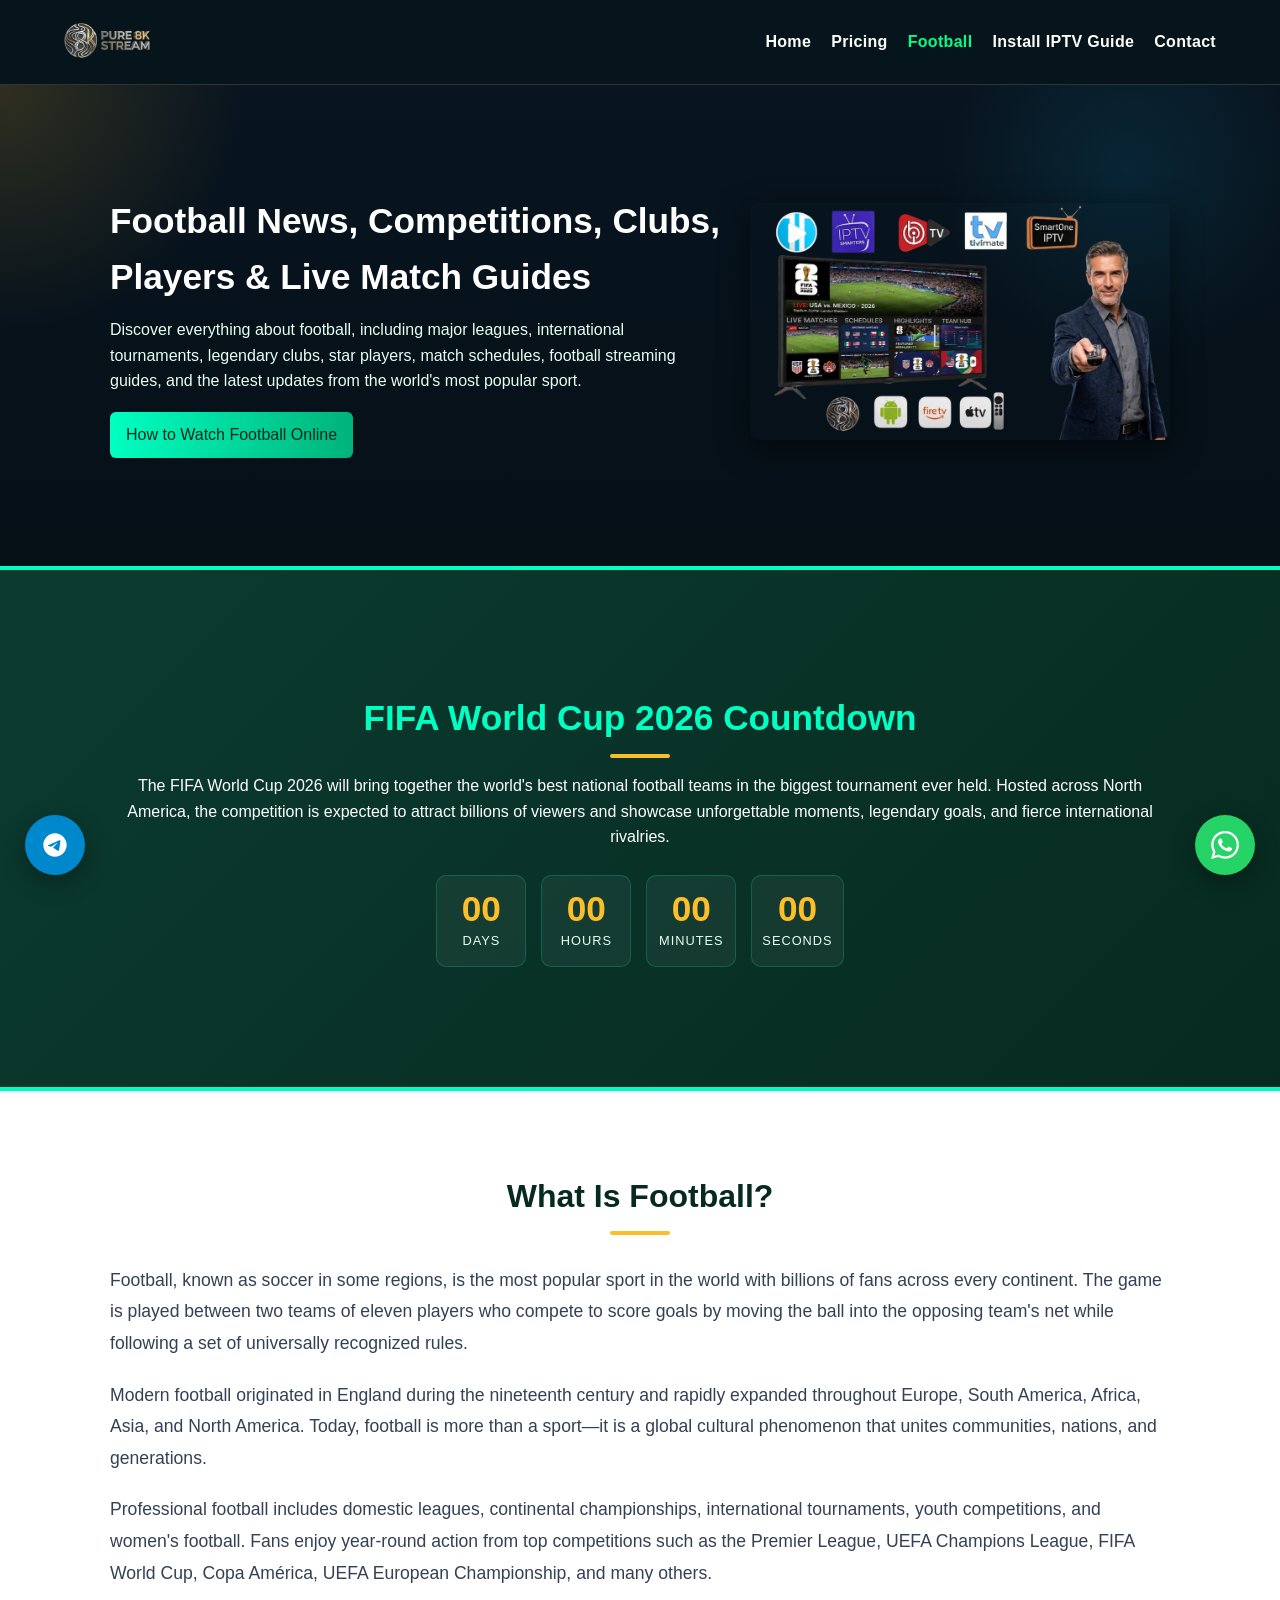
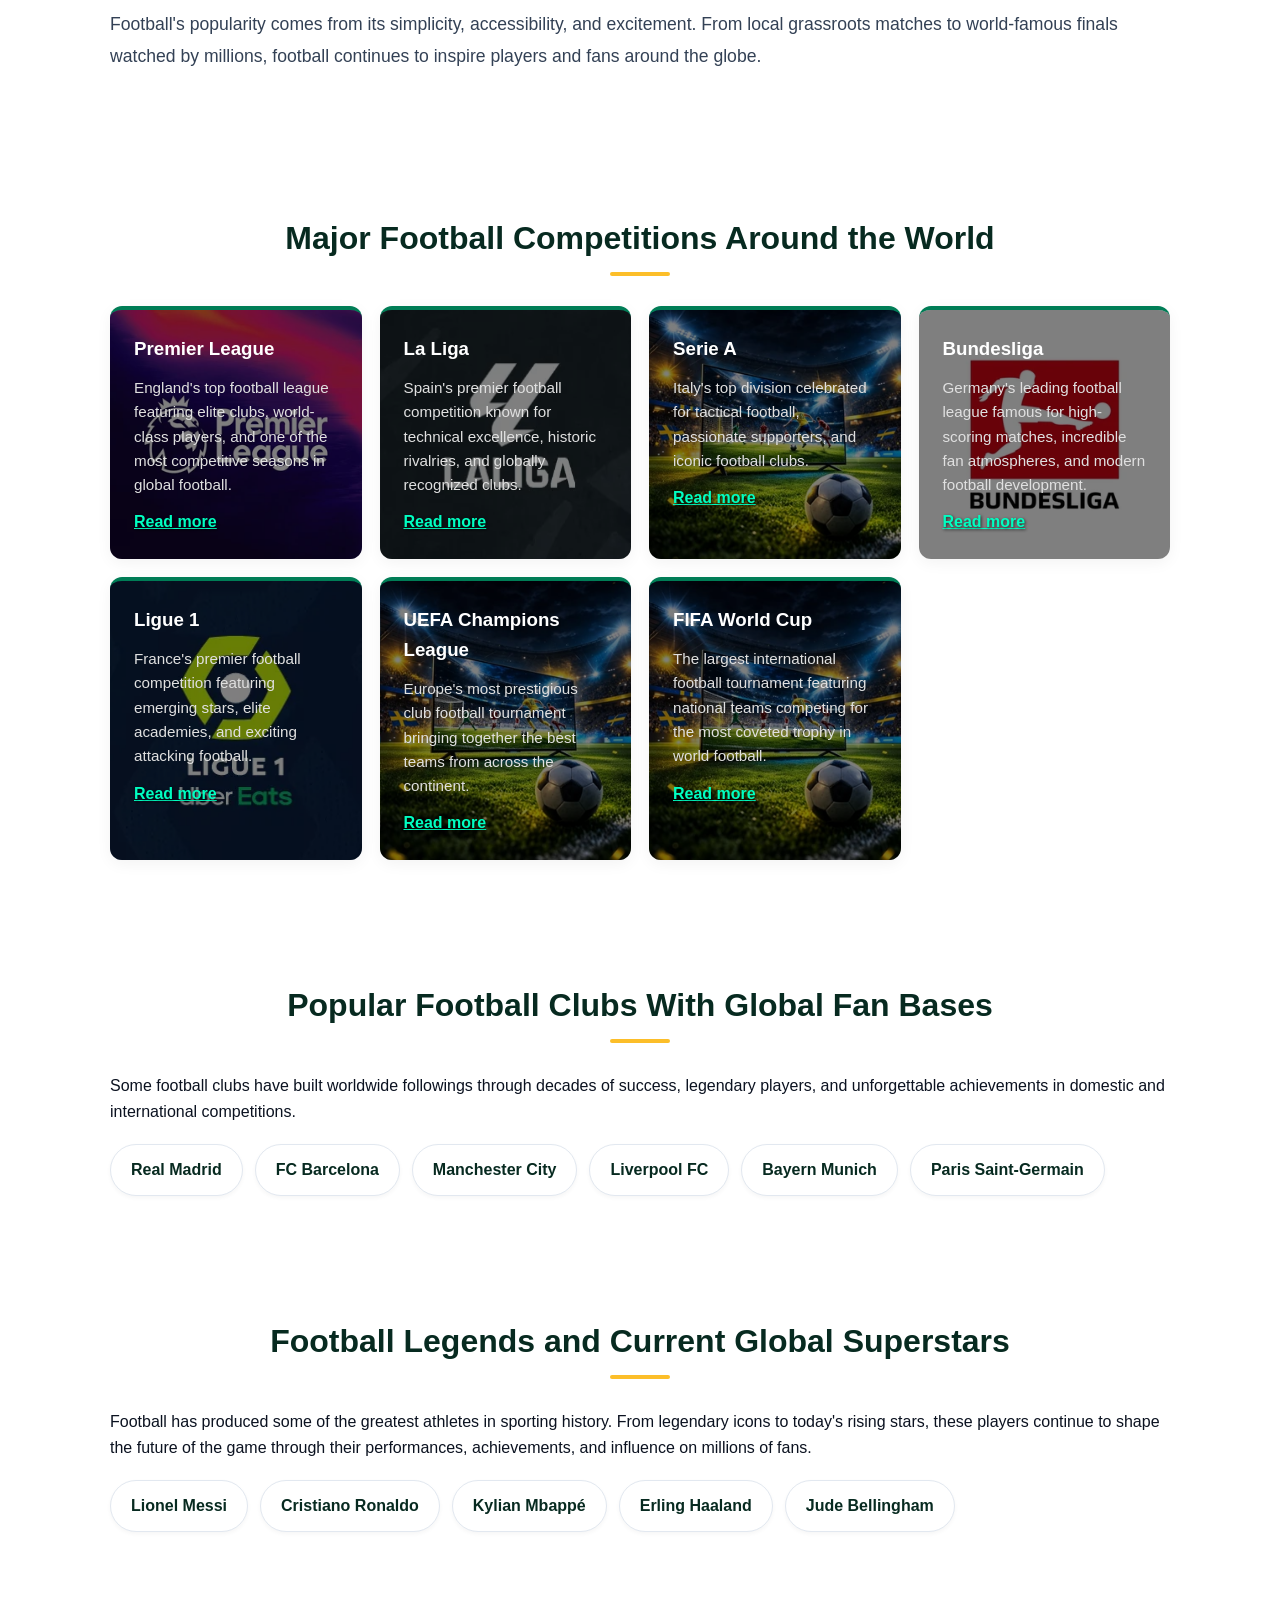
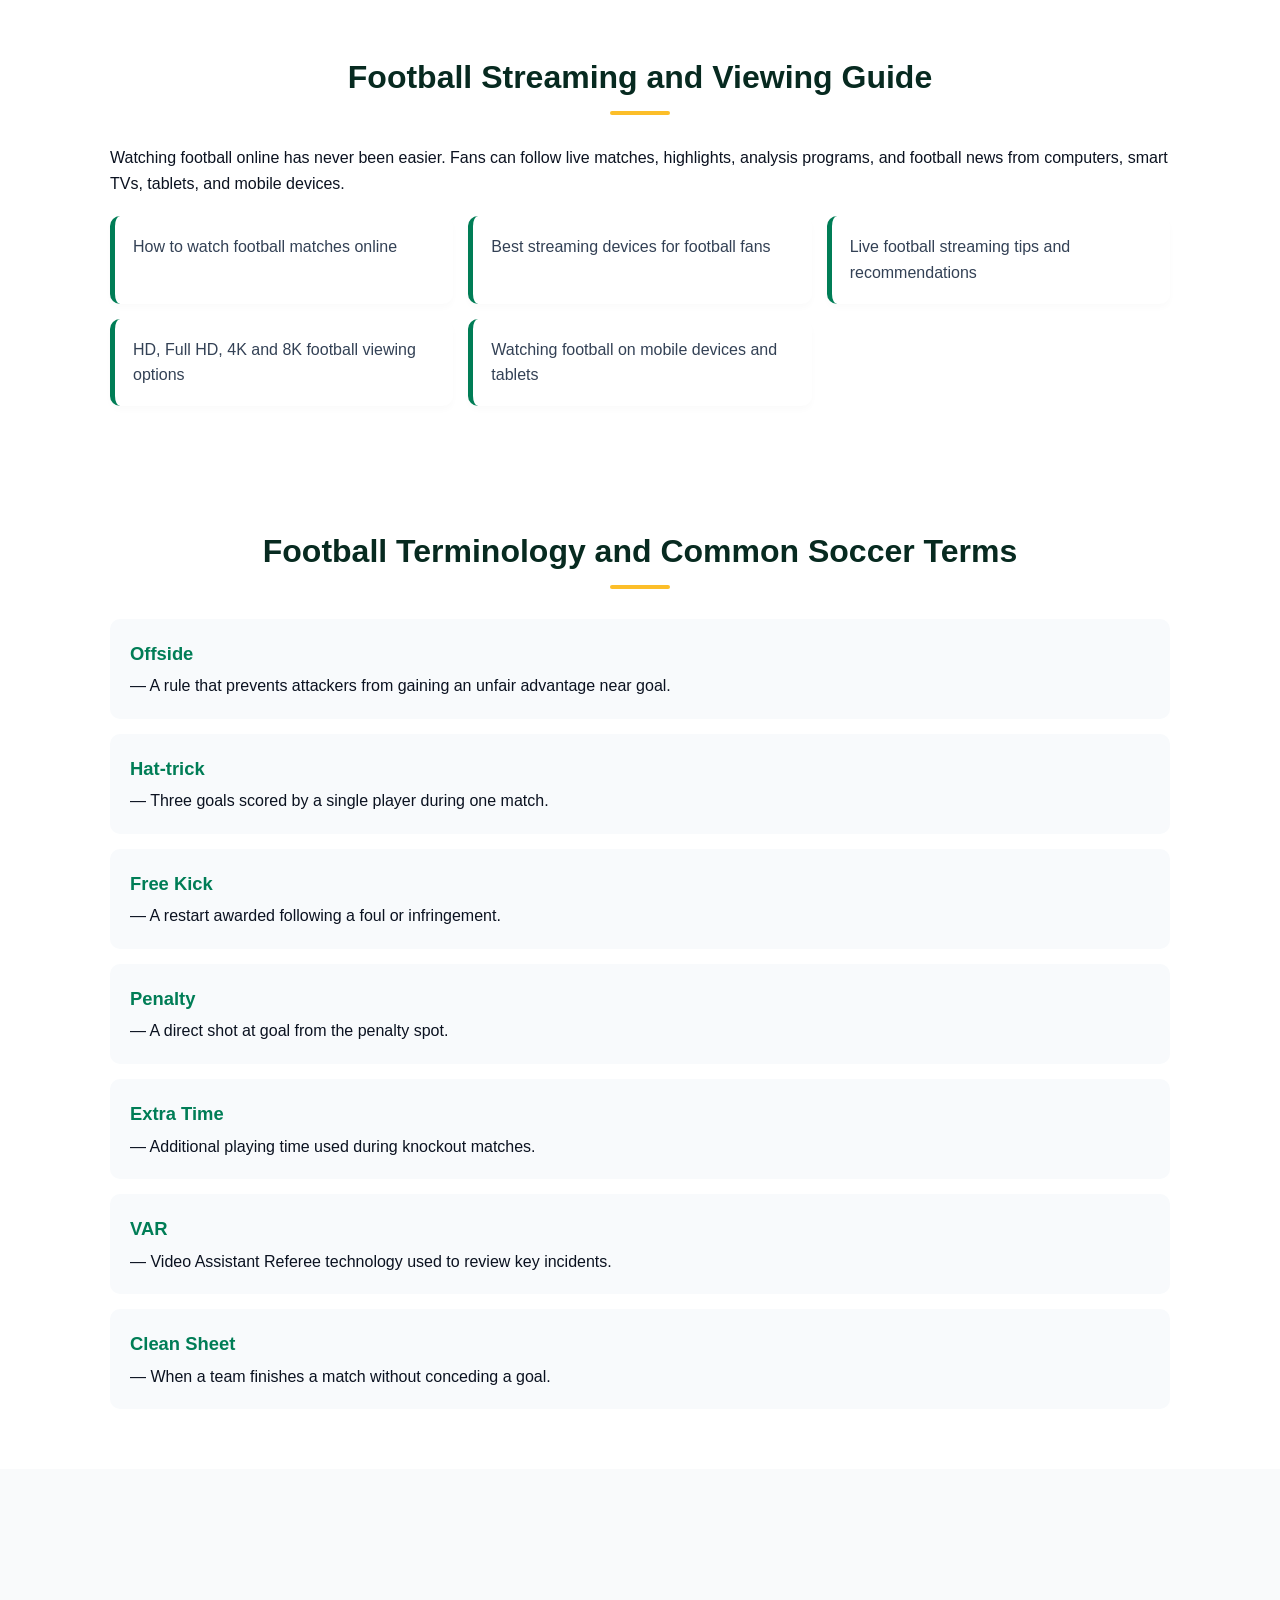
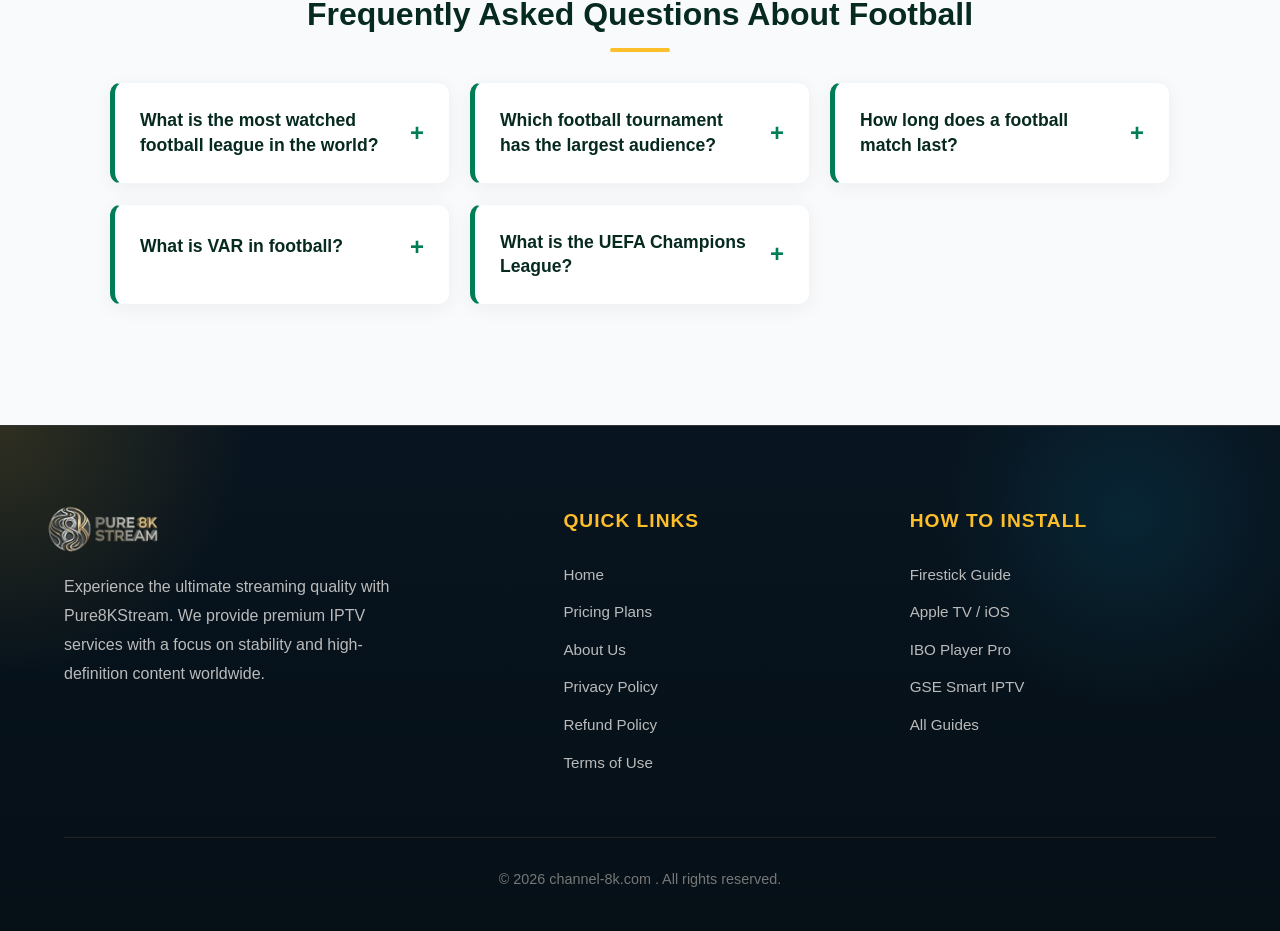
==== commit 89e11f4d: "football improvement" ====
--- a/football.html
+++ b/football.html
@@ -88,6 +88,8 @@
             "description": "England's top football league featuring elite clubs, world-class players, and one of the most competitive seasons in global football.",
             "mainEntityOfPage": {"@id": "https://pure8kstream.com/football#webpage"},
             "url": "https://pure8kstream.com/football#premier-league",
+            "image": "https://pure8kstream.com/assets/images/slider-sports/premier_league.webp",
+            "author": {"@id": "https://pure8kstream.com/#organization"},
             "publisher": {"@id": "https://pure8kstream.com/#organization"}
         },
         {
@@ -97,6 +99,8 @@
             "description": "Spain's premier football competition known for technical excellence, historic rivalries, and globally recognized clubs.",
             "mainEntityOfPage": {"@id": "https://pure8kstream.com/football#webpage"},
             "url": "https://pure8kstream.com/football#la-liga",
+            "image": "https://pure8kstream.com/assets/images/slider-sports/laliga.webp",
+            "author": {"@id": "https://pure8kstream.com/#organization"},
             "publisher": {"@id": "https://pure8kstream.com/#organization"}
         },
         {
@@ -106,6 +110,8 @@
             "description": "Italy's top division celebrated for tactical football, passionate supporters, and iconic football clubs.",
             "mainEntityOfPage": {"@id": "https://pure8kstream.com/football#webpage"},
             "url": "https://pure8kstream.com/football#serie-a",
+            "image": "https://pure8kstream.com/assets/images/slider-sports/football.webp",
+            "author": {"@id": "https://pure8kstream.com/#organization"},
             "publisher": {"@id": "https://pure8kstream.com/#organization"}
         },
         {
@@ -115,6 +121,8 @@
             "description": "Germany's leading football league famous for high-scoring matches, incredible fan atmospheres, and modern football development.",
             "mainEntityOfPage": {"@id": "https://pure8kstream.com/football#webpage"},
             "url": "https://pure8kstream.com/football#bundesliga",
+            "image": "https://pure8kstream.com/assets/images/slider-sports/bundesliga.webp",
+            "author": {"@id": "https://pure8kstream.com/#organization"},
             "publisher": {"@id": "https://pure8kstream.com/#organization"}
         }
     ]
@@ -280,7 +288,7 @@
             <h2>Major Football Competitions Around the World</h2>
 
             <div class="grid cards">
-                <article class="card">
+                <article class="card premier-league-card">
                     <h3>Premier League</h3>
                     <p>
                         England's top football league featuring elite clubs, world-class players,
@@ -289,7 +297,7 @@
                     <a class="link" href="#">Read more</a>
                 </article>
 
-                <article class="card">
+                <article class="card la-liga-card">
                     <h3>La Liga</h3>
                     <p>
                         Spain's premier football competition known for technical excellence,
@@ -298,7 +306,7 @@
                     <a class="link" href="#">Read more</a>
                 </article>
 
-                <article class="card">
+                <article class="card serie-a-card">
                     <h3>Serie A</h3>
                     <p>
                         Italy's top division celebrated for tactical football, passionate supporters,
@@ -307,7 +315,7 @@
                     <a class="link" href="#">Read more</a>
                 </article>
 
-                <article class="card">
+                <article class="card bundesliga-card">
                     <h3>Bundesliga</h3>
                     <p>
                         Germany's leading football league famous for high-scoring matches,
@@ -316,7 +324,7 @@
                     <a class="link" href="#">Read more</a>
                 </article>
 
-                <article class="card">
+                <article class="card ligue-1-card">
                     <h3>Ligue 1</h3>
                     <p>
                         France's premier football competition featuring emerging stars,
@@ -325,7 +333,7 @@
                     <a class="link" href="#">Read more</a>
                 </article>
 
-                <article class="card">
+                <article class="card champions-league-card">
                     <h3>UEFA Champions League</h3>
                     <p>
                         Europe's most prestigious club football tournament bringing together
@@ -334,7 +342,7 @@
                     <a class="link" href="#">Read more</a>
                 </article>
 
-                <article class="card">
+                <article class="card world-cup-card">
                     <h3>FIFA World Cup</h3>
                     <p>
                         The largest international football tournament featuring national teams
--- a/assets/css/football.css
+++ b/assets/css/football.css
@@ -71,32 +71,99 @@
      border-radius: 12px;
      padding: 24px;
      box-shadow: 0 4px 15px rgba(0, 0, 0, 0.05);
-     border-top: 4px solid #007d56;
-     transition: transform 0.3s ease
+     border-top: 4px solid #007d56; /* Keep the accent border */
+     transition: transform 0.3s ease, box-shadow 0.3s ease;
+     position: relative; /* For the overlay */
+     overflow: hidden; /* Ensure background image doesn't spill */
+     color: #fff; /* Default text color for cards with background images */
+ }
+
+ /* Overlay for readability */
+ .card::before {
+    content: '';
+    position: absolute;
+    inset: 0;
+    background: rgba(0, 0, 0, 0.5); /* Dark semi-transparent overlay */
+    z-index: 1;
+    transition: background 0.3s ease;
  }
 
  .card:hover {
      transform: translateY(-5px);
-     box-shadow: 0 10px 25px rgba(0, 0, 0, 0.1)
+     box-shadow: 0 10px 25px rgba(0, 0, 0, 0.3); /* Darker shadow for dark cards */
+ }
+
+ .card:hover::before {
+    background: rgba(0, 0, 0, 0.7); /* Darker overlay on hover */
  }
 
  .card h3 {
      margin-top: 0;
-     color: #0b3b2f;
-     margin-bottom: 12px
+     color: #fff; /* Ensure text is white */
+     margin-bottom: 12px;
+     position: relative; /* Bring text above overlay */
+     z-index: 2;
  }
 
  .card p {
-     color: #334155;
-     font-size: 0.95rem
+     color: #e0e0e0; /* Slightly off-white for body text */
+     font-size: 0.95rem;
+     position: relative; /* Bring text above overlay */
+     z-index: 2;
  }
 
  .card .link {
      display: inline-block;
      margin-top: 12px;
-     color: #007d56;
-     text-decoration: none;
-     font-weight: 600
+     color: #00ffc2; /* A brighter green for links */
+     text-decoration: underline; /* Make links more visible */
+     font-weight: 700; /* Make links bolder */
+     position: relative; /* Bring text above overlay */
+     z-index: 2;
+     text-shadow: 1px 1px 3px rgba(0, 0, 0, 0.7); /* Add shadow for better readability */
+ }
+
+ /* Specific background images for each card */
+ .premier-league-card {
+    background-image: url('../images/slider-sports/premier_league.webp');
+    background-size: cover;
+    background-position: center;
+ }
+
+ .la-liga-card {
+    background-image: url('../images/slider-sports/laliga.webp');
+    background-size: cover;
+    background-position: center;
+ }
+
+ .serie-a-card {
+    background-image: url('../images/slider-sports/football.webp'); /* Generic football image */
+    background-size: cover;
+    background-position: center;
+ }
+
+ .bundesliga-card {
+    background-image: url('../images/slider-sports/bundesliga.webp');
+    background-size: cover;
+    background-position: center;
+ }
+
+ .ligue-1-card {
+    background-image: url('../images/slider-sports/ligue1-uber-eats.webp');
+    background-size: cover;
+    background-position: center;
+ }
+
+ .champions-league-card {
+    background-image: url('../images/slider-sports/football.webp'); /* Generic football image */
+    background-size: cover;
+    background-position: center;
+ }
+
+ .world-cup-card {
+    background-image: url('../images/slider-sports/football.webp'); /* Generic football image */
+    background-size: cover;
+    background-position: center;
  }
 
  .club-list,
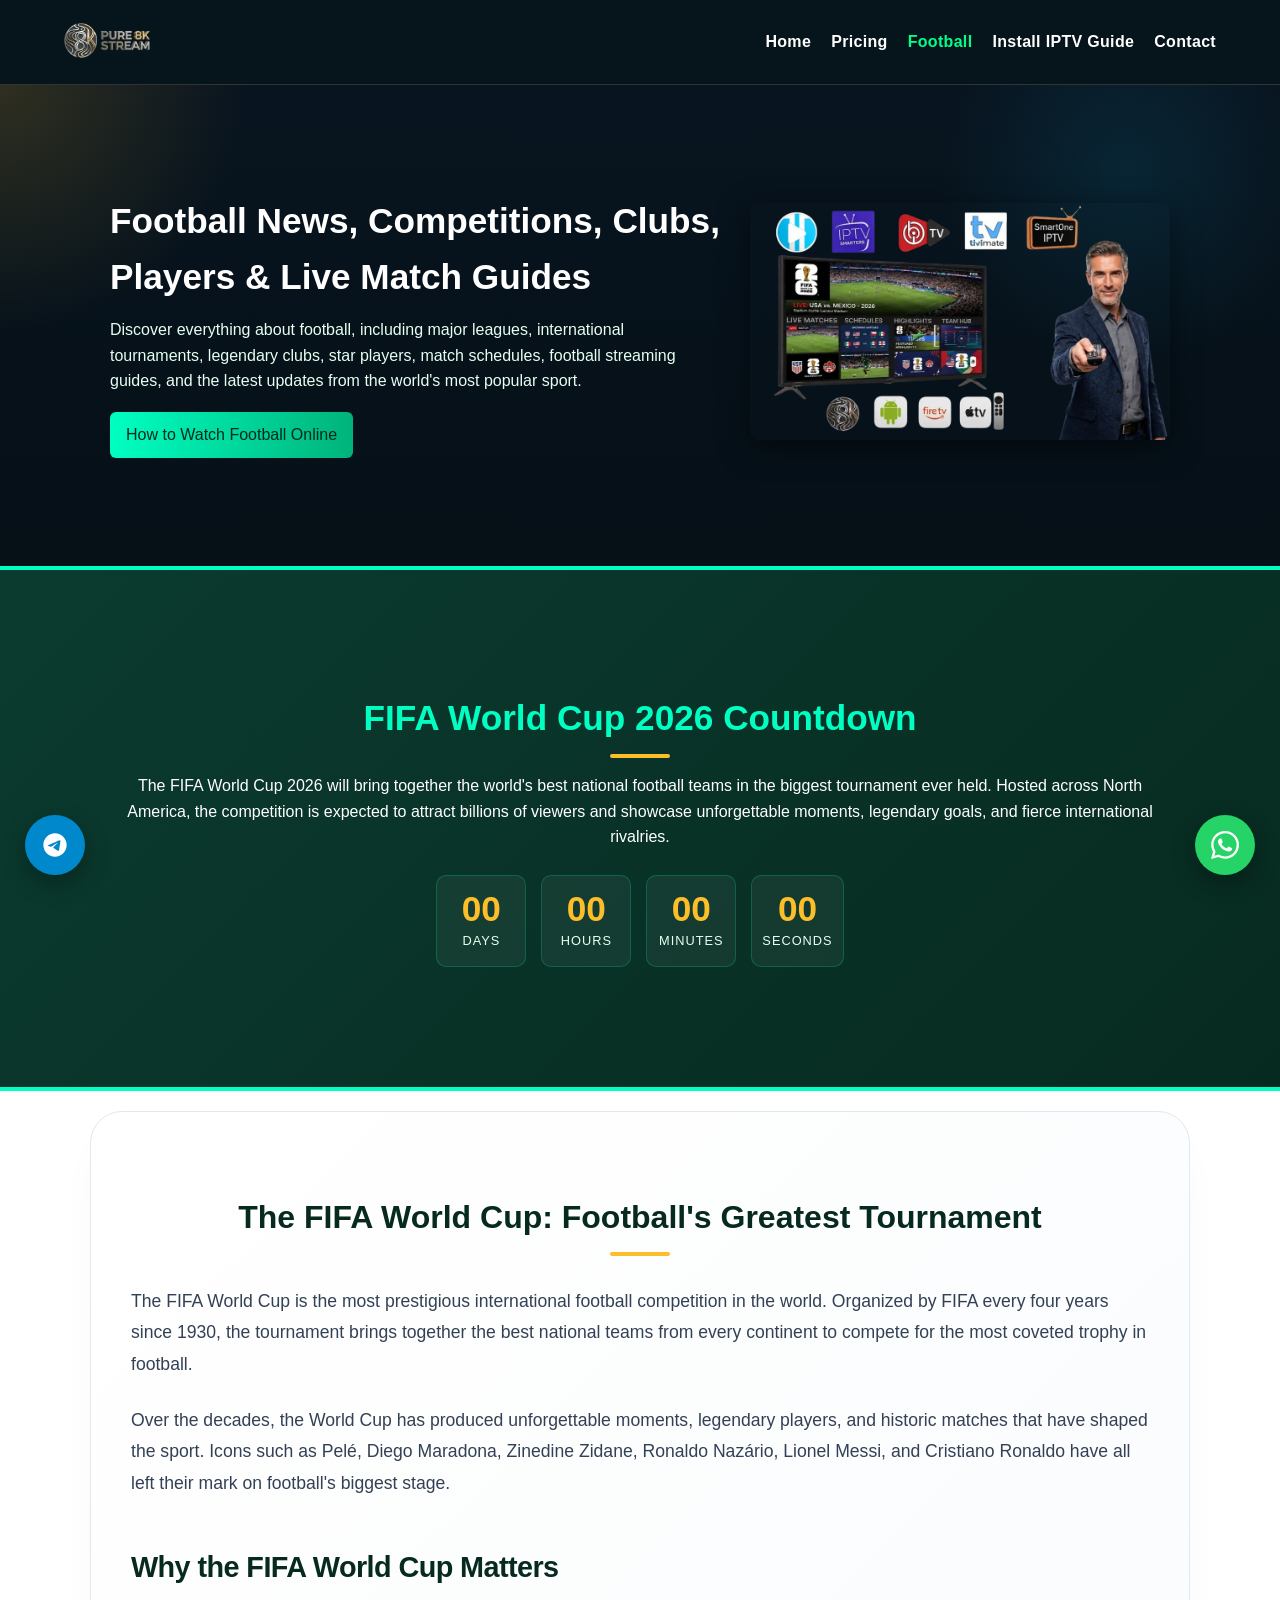
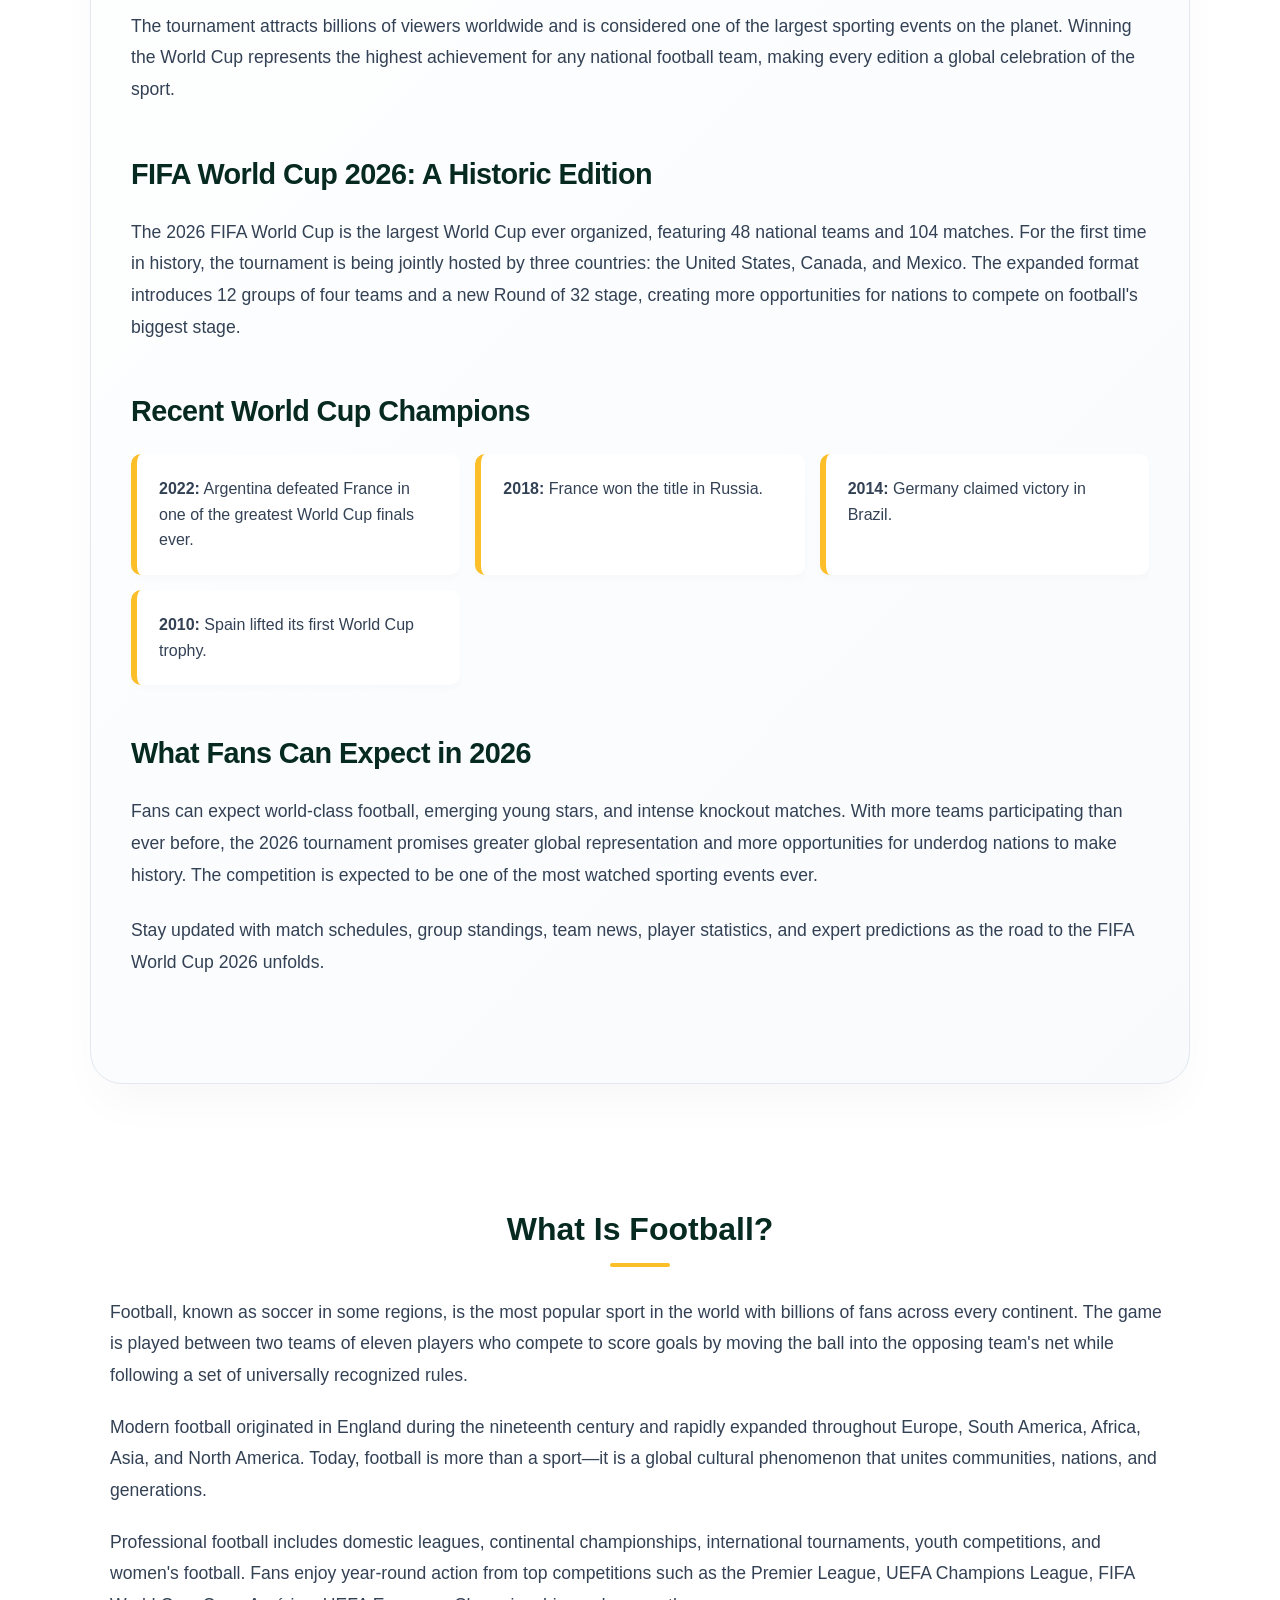
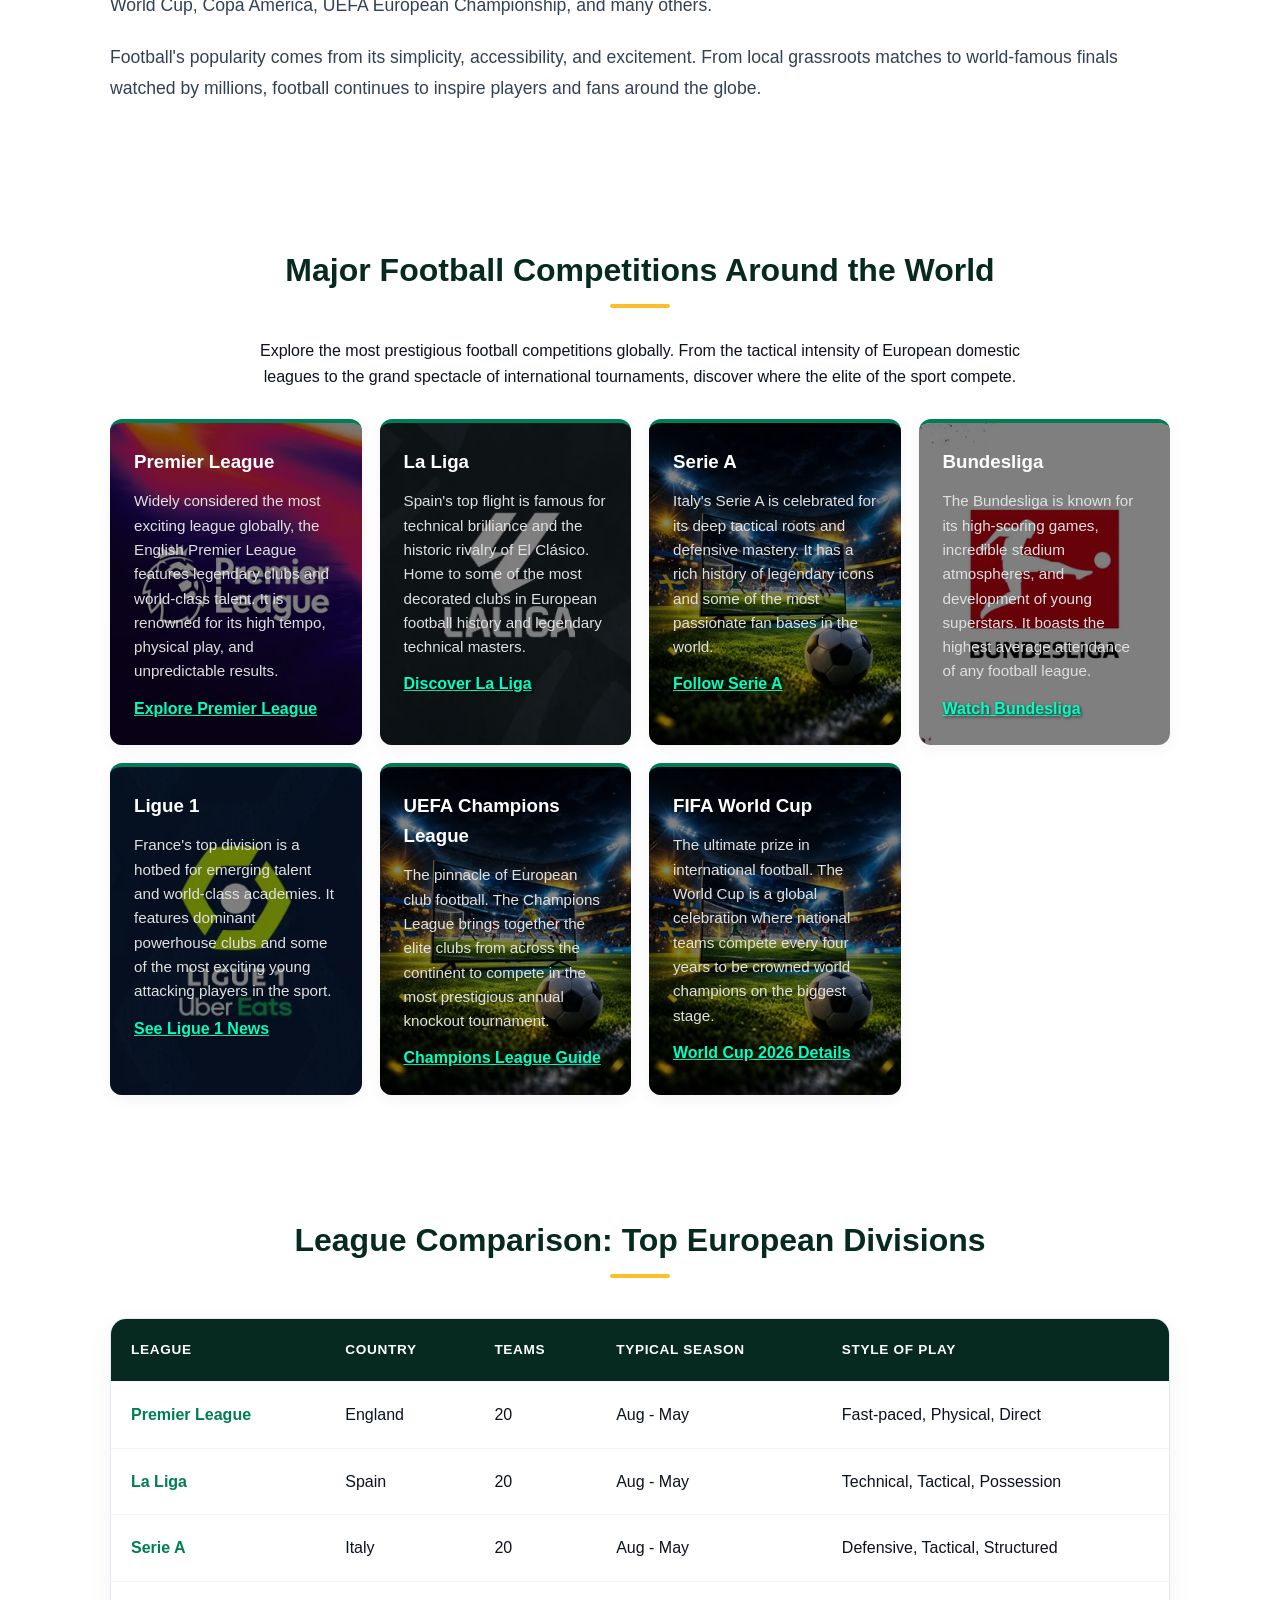
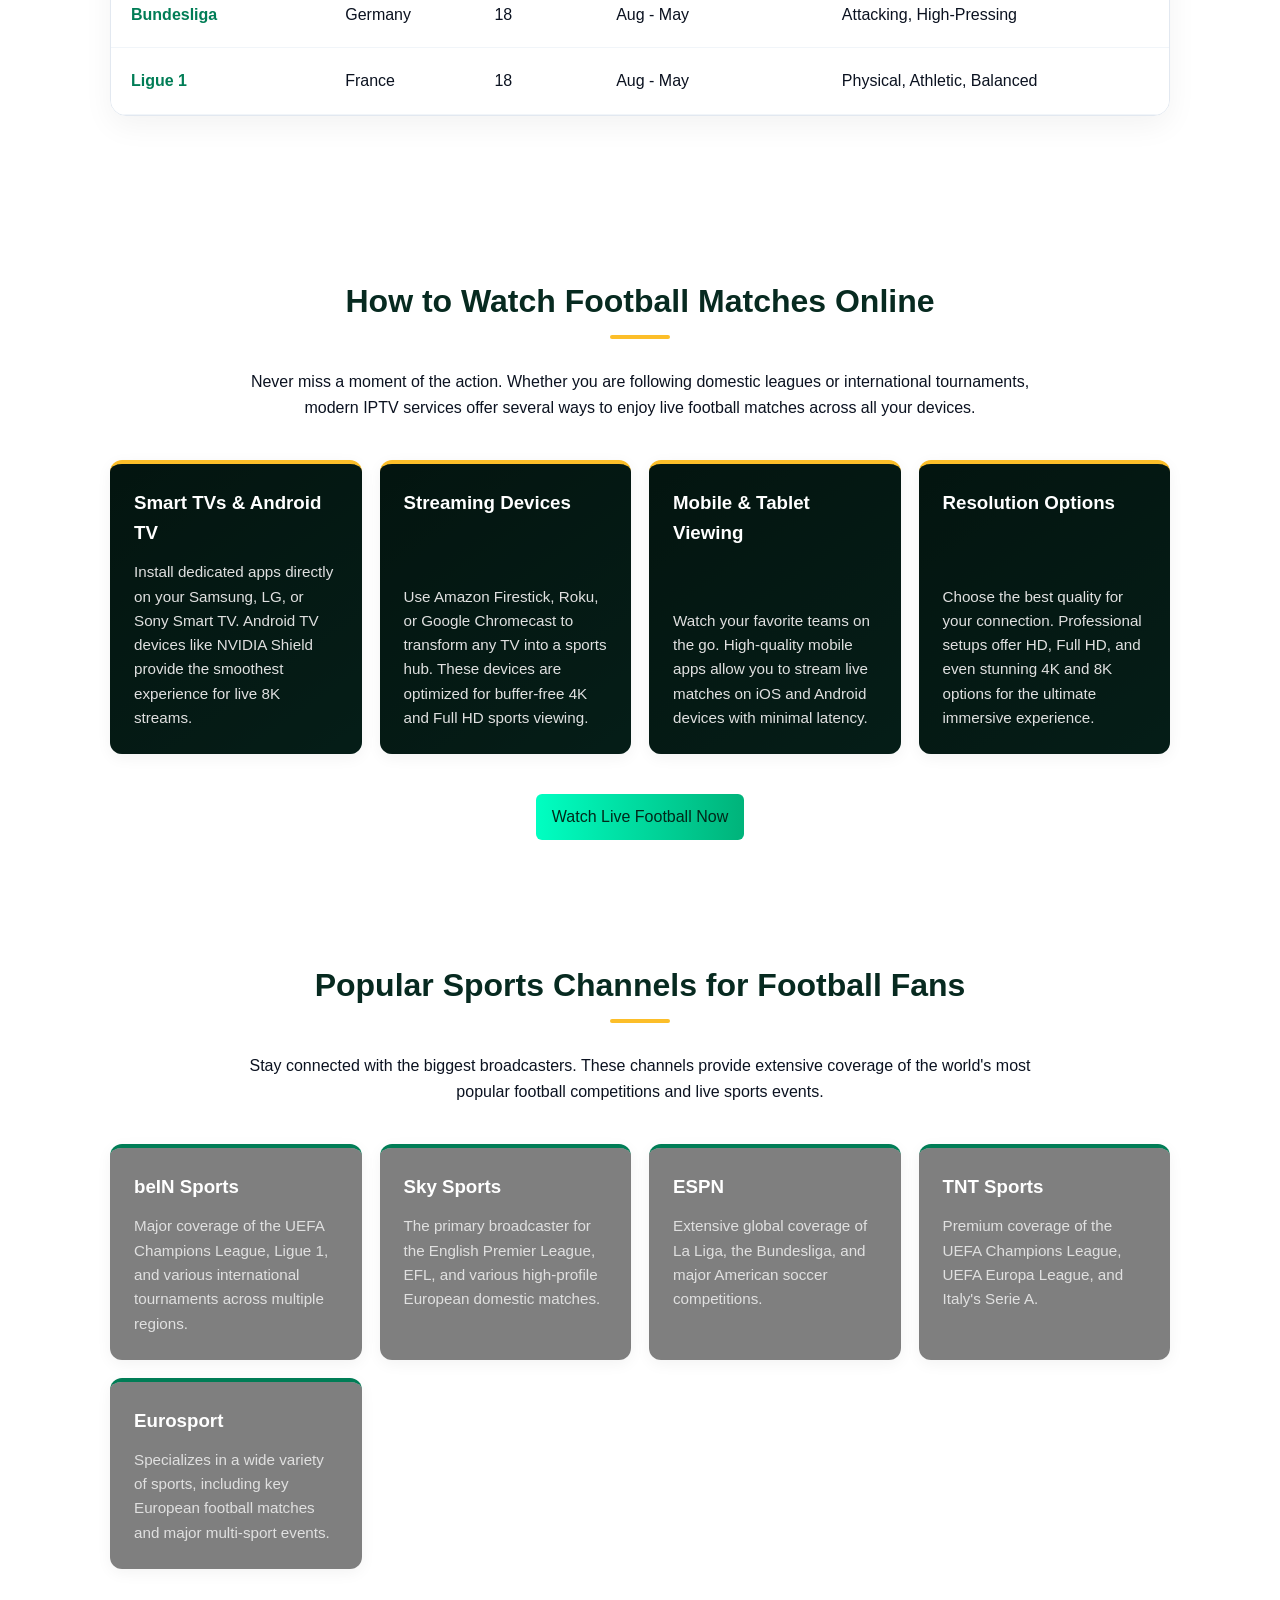
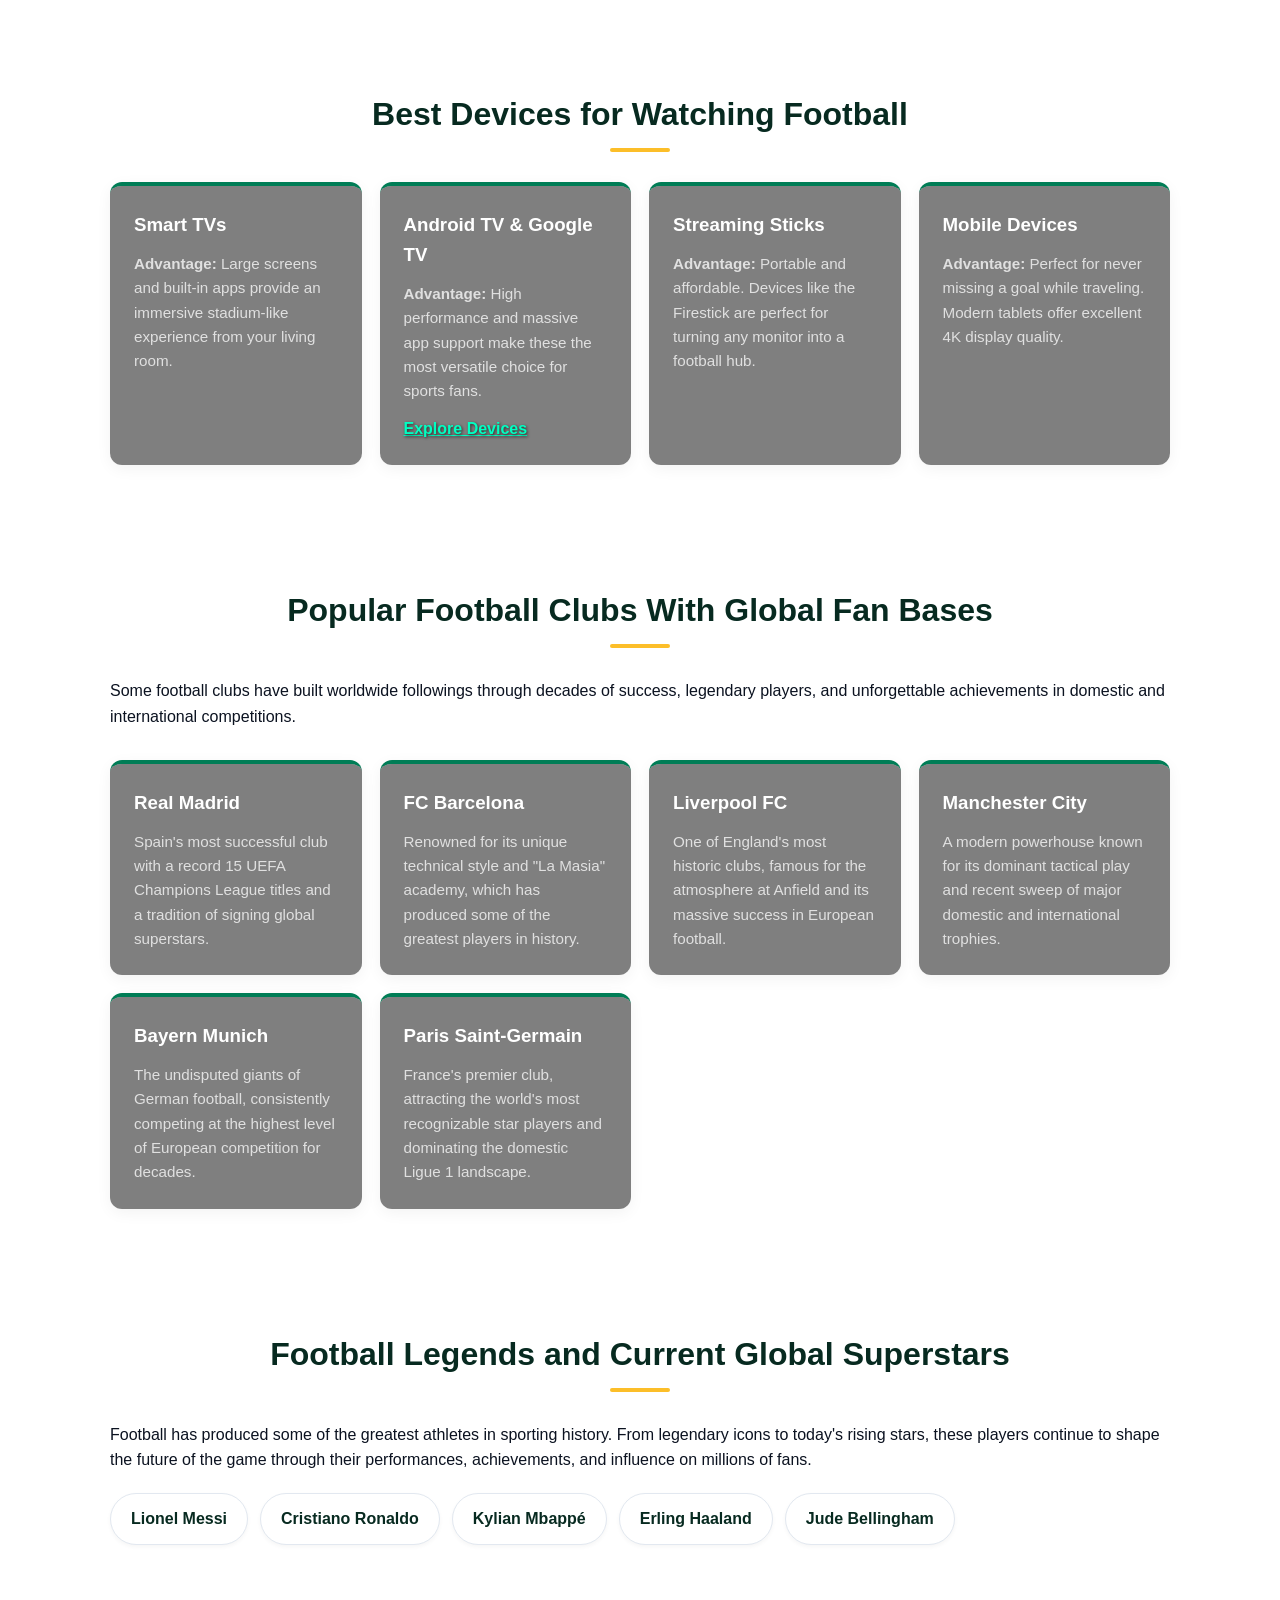
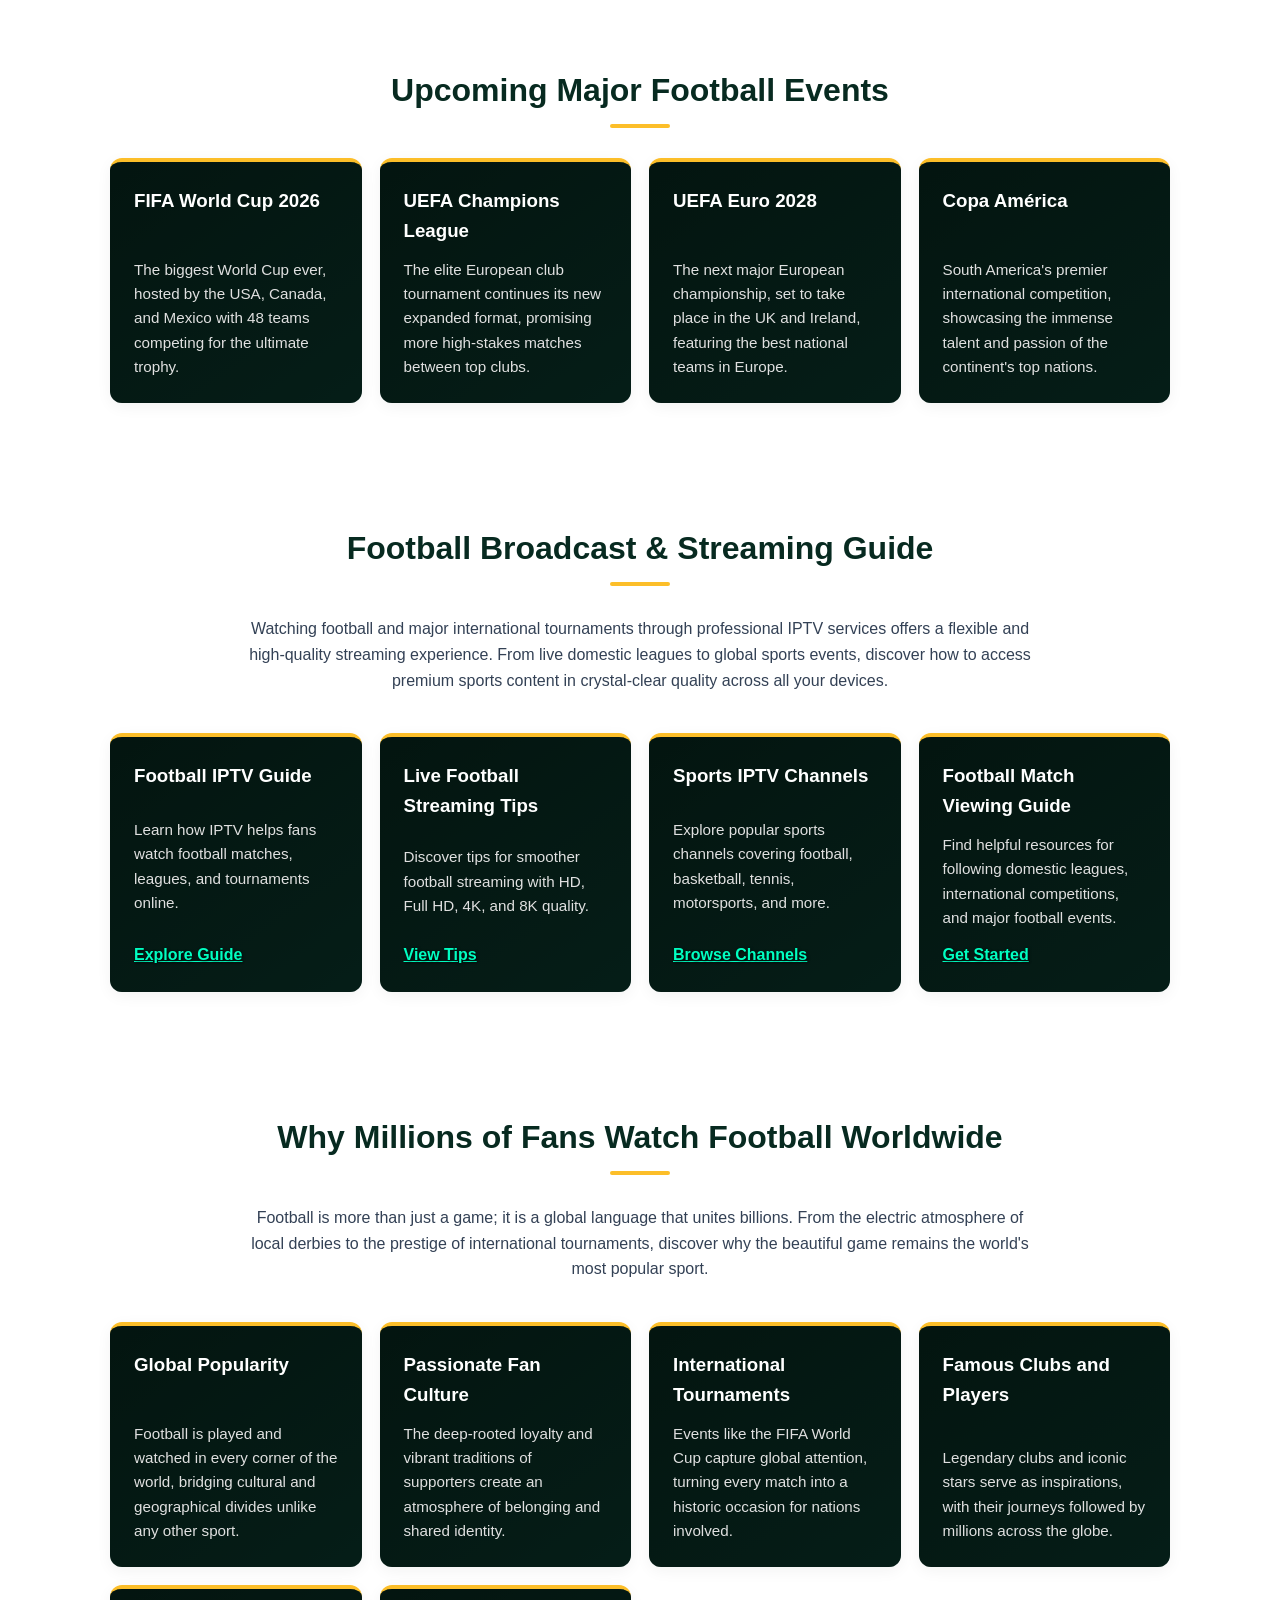
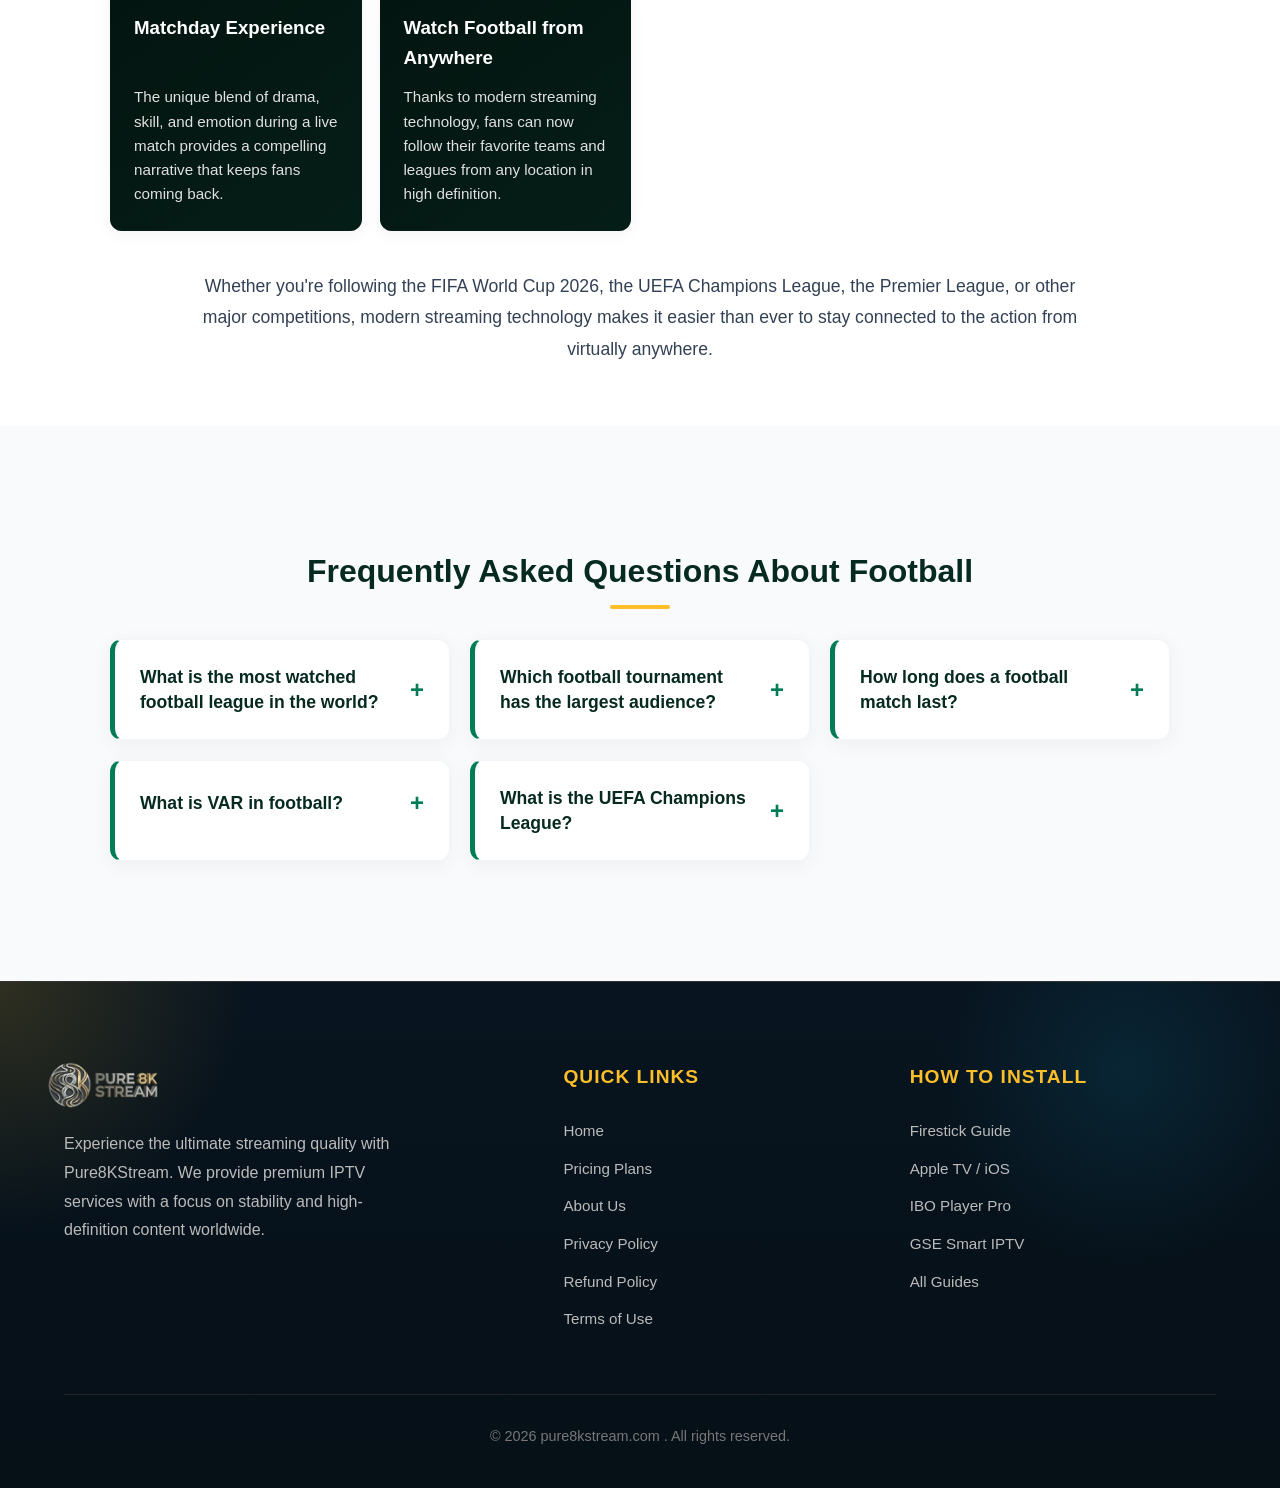
==== commit e93b5896: "football improvement" ====
--- a/football.html
+++ b/football.html
@@ -39,6 +39,8 @@
       "@id": "https://pure8kstream.com/football#webpage",
       "url": "https://pure8kstream.com/football",
       "name": "Football News, Live Matches, Competitions, Clubs & FIFA World Cup 2026 Guide | Pure8KStream",
+      "datePublished": "2026-06-12T02:16:10+00:00",
+      "dateModified": "2026-06-12T02:16:10+00:00",
       "description": "Experience the FIFA World Cup 2026 like never before. Get 8K live streams for every match in USA, Canada, and Mexico. Reliable, buffer-free football IPTV for true fans.",
       "isPartOf": {
         "@id": "https://pure8kstream.com/#website"
@@ -86,8 +88,10 @@
             "@id": "https://pure8kstream.com/football#article-premier-league",
             "headline": "Premier League",
             "description": "England's top football league featuring elite clubs, world-class players, and one of the most competitive seasons in global football.",
+            "datePublished": "2024-01-01T08:00:00+00:00",
+            "dateModified": "2024-05-20T10:30:00+00:00",
             "mainEntityOfPage": {"@id": "https://pure8kstream.com/football#webpage"},
-            "url": "https://pure8kstream.com/football#premier-league",
+            "url": "https://pure8kstream.com/football#competitions",
             "image": "https://pure8kstream.com/assets/images/slider-sports/premier_league.webp",
             "author": {"@id": "https://pure8kstream.com/#organization"},
             "publisher": {"@id": "https://pure8kstream.com/#organization"}
@@ -97,8 +101,10 @@
             "@id": "https://pure8kstream.com/football#article-la-liga",
             "headline": "La Liga",
             "description": "Spain's premier football competition known for technical excellence, historic rivalries, and globally recognized clubs.",
+            "datePublished": "2024-01-01T08:00:00+00:00",
+            "dateModified": "2024-05-20T10:30:00+00:00",
             "mainEntityOfPage": {"@id": "https://pure8kstream.com/football#webpage"},
-            "url": "https://pure8kstream.com/football#la-liga",
+            "url": "https://pure8kstream.com/football#competitions",
             "image": "https://pure8kstream.com/assets/images/slider-sports/laliga.webp",
             "author": {"@id": "https://pure8kstream.com/#organization"},
             "publisher": {"@id": "https://pure8kstream.com/#organization"}
@@ -108,8 +114,10 @@
             "@id": "https://pure8kstream.com/football#article-serie-a",
             "headline": "Serie A",
             "description": "Italy's top division celebrated for tactical football, passionate supporters, and iconic football clubs.",
+            "datePublished": "2024-01-01T08:00:00+00:00",
+            "dateModified": "2024-05-20T10:30:00+00:00",
             "mainEntityOfPage": {"@id": "https://pure8kstream.com/football#webpage"},
-            "url": "https://pure8kstream.com/football#serie-a",
+            "url": "https://pure8kstream.com/football#competitions",
             "image": "https://pure8kstream.com/assets/images/slider-sports/football.webp",
             "author": {"@id": "https://pure8kstream.com/#organization"},
             "publisher": {"@id": "https://pure8kstream.com/#organization"}
@@ -119,9 +127,50 @@
             "@id": "https://pure8kstream.com/football#article-bundesliga",
             "headline": "Bundesliga",
             "description": "Germany's leading football league famous for high-scoring matches, incredible fan atmospheres, and modern football development.",
+            "datePublished": "2024-01-01T08:00:00+00:00",
+            "dateModified": "2024-05-20T10:30:00+00:00",
             "mainEntityOfPage": {"@id": "https://pure8kstream.com/football#webpage"},
-            "url": "https://pure8kstream.com/football#bundesliga",
+            "url": "https://pure8kstream.com/football#competitions",
             "image": "https://pure8kstream.com/assets/images/slider-sports/bundesliga.webp",
+            "author": {"@id": "https://pure8kstream.com/#organization"},
+            "publisher": {"@id": "https://pure8kstream.com/#organization"}
+        },
+        {
+            "@type": "Article",
+            "@id": "https://pure8kstream.com/football#article-ligue-1",
+            "headline": "Ligue 1",
+            "description": "France's premier football competition featuring emerging stars, elite academies, and exciting attacking football.",
+            "datePublished": "2024-01-01T08:00:00+00:00",
+            "dateModified": "2024-05-20T10:30:00+00:00",
+            "mainEntityOfPage": {"@id": "https://pure8kstream.com/football#webpage"},
+            "url": "https://pure8kstream.com/football#competitions",
+            "image": "https://pure8kstream.com/assets/images/slider-sports/ligue1-uber-eats.webp",
+            "author": {"@id": "https://pure8kstream.com/#organization"},
+            "publisher": {"@id": "https://pure8kstream.com/#organization"}
+        },
+        {
+            "@type": "Article",
+            "@id": "https://pure8kstream.com/football#article-champions-league",
+            "headline": "UEFA Champions League",
+            "description": "Europe's most prestigious club football tournament bringing together the best teams from across the continent.",
+            "datePublished": "2024-01-01T08:00:00+00:00",
+            "dateModified": "2024-05-20T10:30:00+00:00",
+            "mainEntityOfPage": {"@id": "https://pure8kstream.com/football#webpage"},
+            "url": "https://pure8kstream.com/football#competitions",
+            "image": "https://pure8kstream.com/assets/images/slider-sports/football.webp",
+            "author": {"@id": "https://pure8kstream.com/#organization"},
+            "publisher": {"@id": "https://pure8kstream.com/#organization"}
+        },
+        {
+            "@type": "Article",
+            "@id": "https://pure8kstream.com/football#article-world-cup",
+            "headline": "FIFA World Cup 2026",
+            "description": "The largest international football tournament featuring national teams competing for the most coveted trophy in world football.",
+            "datePublished": "2024-01-01T08:00:00+00:00",
+            "dateModified": "2024-05-20T10:30:00+00:00",
+            "mainEntityOfPage": {"@id": "https://pure8kstream.com/football#webpage"},
+            "url": "https://pure8kstream.com/football#competitions",
+            "image": "https://pure8kstream.com/assets/images/slider-sports/football.webp",
             "author": {"@id": "https://pure8kstream.com/#organization"},
             "publisher": {"@id": "https://pure8kstream.com/#organization"}
         }
@@ -132,6 +181,7 @@
 {
     "@context": "https://schema.org",
     "@type": "FAQPage",
+    "url": "https://pure8kstream.com/football",
     "mainEntity": [
         {
             "@type": "Question",
@@ -218,7 +268,7 @@
                         updates from the world's most popular sport.
                     </p>
 
-                    <p><a class="btn primary" href="#viewing-guide">How to Watch Football Online</a></p>
+                    <p><a class="btn primary" href="/">How to Watch Football Online</a></p>
                 </div>
                 <div class="hero-media">
                     <img src="/assets/images/hero/Hero-sports-football.webp"
@@ -254,6 +304,64 @@
             </div>
         </section>
 
+        <section class="container intro" id="world-cup-history">
+            <h2>The FIFA World Cup: Football's Greatest Tournament</h2>
+
+            <p>
+                The FIFA World Cup is the most prestigious international football competition in the world.
+                Organized by FIFA every four years since 1930, the tournament brings together the best national
+                teams from every continent to compete for the most coveted trophy in football.
+            </p>
+
+            <p>
+                Over the decades, the World Cup has produced unforgettable moments, legendary players,
+                and historic matches that have shaped the sport. Icons such as Pelé, Diego Maradona,
+                Zinedine Zidane, Ronaldo Nazário, Lionel Messi, and Cristiano Ronaldo have all left
+                their mark on football's biggest stage.
+            </p>
+
+            <h3>Why the FIFA World Cup Matters</h3>
+
+            <p>
+                The tournament attracts billions of viewers worldwide and is considered one of the largest
+                sporting events on the planet. Winning the World Cup represents the highest achievement
+                for any national football team, making every edition a global celebration of the sport.
+            </p>
+
+            <h3>FIFA World Cup 2026: A Historic Edition</h3>
+
+            <p>
+                The 2026 FIFA World Cup is the largest World Cup ever organized, featuring 48 national teams
+                and 104 matches. For the first time in history, the tournament is being jointly hosted by
+                three countries: the United States, Canada, and Mexico. The expanded format introduces
+                12 groups of four teams and a new Round of 32 stage, creating more opportunities for nations
+                to compete on football's biggest stage.
+            </p>
+
+            <h3>Recent World Cup Champions</h3>
+
+            <ul class="guide-list">
+                <li><strong>2022:</strong> Argentina defeated France in one of the greatest World Cup finals ever.</li>
+                <li><strong>2018:</strong> France won the title in Russia.</li>
+                <li><strong>2014:</strong> Germany claimed victory in Brazil.</li>
+                <li><strong>2010:</strong> Spain lifted its first World Cup trophy.</li>
+            </ul>
+
+            <h3>What Fans Can Expect in 2026</h3>
+
+            <p>
+                Fans can expect world-class football, emerging young stars, and intense knockout matches.
+                With more teams participating than ever before, the 2026 tournament promises greater global
+                representation and more opportunities for underdog nations to make history. The competition
+                is expected to be one of the most watched sporting events ever.
+            </p>
+
+            <p>
+                Stay updated with match schedules, group standings, team news, player statistics,
+                and expert predictions as the road to the FIFA World Cup 2026 unfolds.
+            </p>
+        </section>
+
         <section class="container intro" id="what-is-football">
             <h2>What Is Football?</h2>
 
@@ -286,70 +394,247 @@
 
         <section class="container competitions" id="competitions">
             <h2>Major Football Competitions Around the World</h2>
+            <p class="section-intro" style="text-align: center; max-width: 800px; margin: 0 auto 30px;">
+                Explore the most prestigious football competitions globally. From the tactical intensity of European
+                domestic leagues
+                to the grand spectacle of international tournaments, discover where the elite of the sport compete.
+            </p>
 
             <div class="grid cards">
                 <article class="card premier-league-card">
                     <h3>Premier League</h3>
                     <p>
-                        England's top football league featuring elite clubs, world-class players,
-                        and one of the most competitive seasons in global football.
-                    </p>
-                    <a class="link" href="#">Read more</a>
+                        Widely considered the most exciting league globally, the English Premier League features
+                        legendary clubs
+                        and world-class talent. It is renowned for its high tempo, physical play, and unpredictable
+                        results.
+                    </p>
+                    <a class="link" href="#competitions">Explore Premier League</a>
                 </article>
 
                 <article class="card la-liga-card">
                     <h3>La Liga</h3>
                     <p>
-                        Spain's premier football competition known for technical excellence,
-                        historic rivalries, and globally recognized clubs.
-                    </p>
-                    <a class="link" href="#">Read more</a>
+                        Spain's top flight is famous for technical brilliance and the historic rivalry of El Clásico.
+                        Home to some of the most decorated clubs in European football history and legendary technical
+                        masters.
+                    </p>
+                    <a class="link" href="#competitions">Discover La Liga</a>
                 </article>
 
                 <article class="card serie-a-card">
                     <h3>Serie A</h3>
                     <p>
-                        Italy's top division celebrated for tactical football, passionate supporters,
-                        and iconic football clubs.
-                    </p>
-                    <a class="link" href="#">Read more</a>
+                        Italy's Serie A is celebrated for its deep tactical roots and defensive mastery. It has a rich
+                        history
+                        of legendary icons and some of the most passionate fan bases in the world.
+                    </p>
+                    <a class="link" href="#competitions">Follow Serie A</a>
                 </article>
 
                 <article class="card bundesliga-card">
                     <h3>Bundesliga</h3>
                     <p>
-                        Germany's leading football league famous for high-scoring matches,
-                        incredible fan atmospheres, and modern football development.
-                    </p>
-                    <a class="link" href="#">Read more</a>
+                        The Bundesliga is known for its high-scoring games, incredible stadium atmospheres, and
+                        development of
+                        young superstars. It boasts the highest average attendance of any football league.
+                    </p>
+                    <a class="link" href="#competitions">Watch Bundesliga</a>
                 </article>
 
                 <article class="card ligue-1-card">
                     <h3>Ligue 1</h3>
                     <p>
-                        France's premier football competition featuring emerging stars,
-                        elite academies, and exciting attacking football.
-                    </p>
-                    <a class="link" href="#">Read more</a>
+                        France's top division is a hotbed for emerging talent and world-class academies. It features
+                        dominant powerhouse clubs and some of the most exciting young attacking players in the sport.
+                    </p>
+                    <a class="link" href="#competitions">See Ligue 1 News</a>
                 </article>
 
                 <article class="card champions-league-card">
                     <h3>UEFA Champions League</h3>
                     <p>
-                        Europe's most prestigious club football tournament bringing together
-                        the best teams from across the continent.
-                    </p>
-                    <a class="link" href="#">Read more</a>
+                        The pinnacle of European club football. The Champions League brings together the elite clubs
+                        from across the continent to compete in the most prestigious annual knockout tournament.
+                    </p>
+                    <a class="link" href="#competitions">Champions League Guide</a>
                 </article>
 
                 <article class="card world-cup-card">
                     <h3>FIFA World Cup</h3>
                     <p>
-                        The largest international football tournament featuring national teams
-                        competing for the most coveted trophy in world football.
-                    </p>
-                    <a class="link" href="#">Read more</a>
-                </article>
+                        The ultimate prize in international football. The World Cup is a global celebration where
+                        national
+                        teams compete every four years to be crowned world champions on the biggest stage.
+                    </p>
+                    <a class="link" href="#competitions">World Cup 2026 Details</a>
+                </article>
+            </div>
+        </section>
+
+        <section class="container league-comparison" id="league-table">
+            <h2>League Comparison: Top European Divisions</h2>
+            <div class="league-table-container">
+                <table class="league-table">
+                    <thead>
+                        <tr>
+                            <th>League</th>
+                            <th>Country</th>
+                            <th>Teams</th>
+                            <th>Typical Season</th>
+                            <th>Style of Play</th>
+                        </tr>
+                    </thead>
+                    <tbody>
+                        <tr>
+                            <td><strong>Premier League</strong></td>
+                            <td>England</td>
+                            <td>20</td>
+                            <td>Aug - May</td>
+                            <td>Fast-paced, Physical, Direct</td>
+                        </tr>
+                        <tr>
+                            <td><strong>La Liga</strong></td>
+                            <td>Spain</td>
+                            <td>20</td>
+                            <td>Aug - May</td>
+                            <td>Technical, Tactical, Possession</td>
+                        </tr>
+                        <tr>
+                            <td><strong>Serie A</strong></td>
+                            <td>Italy</td>
+                            <td>20</td>
+                            <td>Aug - May</td>
+                            <td>Defensive, Tactical, Structured</td>
+                        </tr>
+                        <tr>
+                            <td><strong>Bundesliga</strong></td>
+                            <td>Germany</td>
+                            <td>18</td>
+                            <td>Aug - May</td>
+                            <td>Attacking, High-Pressing</td>
+                        </tr>
+                        <tr>
+                            <td><strong>Ligue 1</strong></td>
+                            <td>France</td>
+                            <td>18</td>
+                            <td>Aug - May</td>
+                            <td>Physical, Athletic, Balanced</td>
+                        </tr>
+                    </tbody>
+                </table>
+            </div>
+        </section>
+
+        <section class="container watch-guide" id="how-to-watch">
+            <h2>How to Watch Football Matches Online</h2>
+            <p class="section-intro" style="text-align: center; max-width: 800px; margin: 0 auto 40px;">
+                Never miss a moment of the action. Whether you are following domestic leagues or international
+                tournaments,
+                modern IPTV services offer several
+                ways to enjoy live
+                football matches across all your devices.
+            </p>
+            <div class="grid cards">
+                <div class="card guide-card">
+                    <h3>Smart TVs & Android TV</h3>
+                    <p>
+                        Install dedicated apps directly on your Samsung, LG, or Sony Smart TV.
+                        Android TV devices like NVIDIA Shield provide the smoothest experience for live 8K streams.
+                    </p>
+                </div>
+                <div class="card guide-card">
+                    <h3>Streaming Devices</h3>
+                    <p>
+                        Use Amazon Firestick, Roku, or Google Chromecast to transform any TV into a sports hub.
+                        These devices are optimized for buffer-free 4K and Full HD sports viewing.
+                    </p>
+                </div>
+                <div class="card guide-card">
+                    <h3>Mobile & Tablet Viewing</h3>
+                    <p>
+                        Watch your favorite teams on the go. High-quality mobile apps allow you to stream
+                        live matches on iOS and Android devices with minimal latency.
+                    </p>
+                </div>
+                <div class="card guide-card">
+                    <h3>Resolution Options</h3>
+                    <p>
+                        Choose the best quality for your connection. Professional setups offer HD, Full HD,
+                        and even stunning 4K and 8K options for the ultimate immersive experience.
+                    </p>
+                </div>
+            </div>
+            <div style="text-align: center; margin-top: 40px;">
+                <a href="/" class="btn primary">Watch Live Football Now</a>
+            </div>
+        </section>
+
+        <section class="container sports-channels" id="channels">
+            <h2>Popular Sports Channels for Football Fans</h2>
+            <p class="section-intro" style="text-align: center; max-width: 800px; margin: 0 auto 40px;">
+                Stay connected with the biggest broadcasters. These channels provide extensive coverage of the world's
+                most popular football competitions and live sports events.
+            </p>
+            <div class="grid cards">
+                <div class="card">
+                    <h3>beIN Sports</h3>
+                    <p>Major coverage of the UEFA Champions League, Ligue 1, and various international tournaments
+                        across multiple regions.</p>
+                   
+                </div>
+                <div class="card">
+                    <h3>Sky Sports</h3>
+                    <p>The primary broadcaster for the English Premier League, EFL, and various high-profile European
+                        domestic matches.</p>
+                   
+                </div>
+                <div class="card">
+                    <h3>ESPN</h3>
+                    <p>Extensive global coverage of La Liga, the Bundesliga, and major American soccer competitions.</p>
+                    
+                </div>
+                <div class="card">
+                    <h3>TNT Sports</h3>
+                    <p>Premium coverage of the UEFA Champions League, UEFA Europa League, and Italy's Serie A.</p>
+                    
+                </div>
+                <div class="card">
+                    <h3>Eurosport</h3>
+                    <p>Specializes in a wide variety of sports, including key European football matches and major
+                        multi-sport events.</p>
+                   
+                </div>
+            </div>
+        </section>
+
+        <section class="container best-devices" id="best-devices">
+            <h2>Best Devices for Watching Football</h2>
+            <div class="grid cards">
+                <div class="card">
+                    <h3>Smart TVs</h3>
+                    <p><strong>Advantage:</strong> Large screens and built-in apps provide an immersive stadium-like
+                        experience from your living room.</p>
+
+                </div>
+                <div class="card">
+                    <h3>Android TV & Google TV</h3>
+                    <p><strong>Advantage:</strong> High performance and massive app support make these the most
+                        versatile choice for sports fans.</p>
+                    <a href="/pages/how-to-install-iptv" class="link">Explore Devices</a>
+                </div>
+                <div class="card">
+                    <h3>Streaming Sticks</h3>
+                    <p><strong>Advantage:</strong> Portable and affordable. Devices like the Firestick are perfect for
+                        turning any monitor into a football hub.</p>
+
+                </div>
+                <div class="card">
+                    <h3>Mobile Devices</h3>
+                    <p><strong>Advantage:</strong> Perfect for never missing a goal while traveling. Modern tablets
+                        offer excellent 4K display quality.</p>
+
+                </div>
             </div>
         </section>
 
@@ -361,14 +646,38 @@
                 legendary players, and unforgettable achievements in domestic and international competitions.
             </p>
 
-            <ul class="club-list">
-                <li>Real Madrid</li>
-                <li>FC Barcelona</li>
-                <li>Manchester City</li>
-                <li>Liverpool FC</li>
-                <li>Bayern Munich</li>
-                <li>Paris Saint-Germain</li>
-            </ul>
+            <div class="grid cards" style="margin-top: 30px;">
+                <article class="card">
+                    <h3>Real Madrid</h3>
+                    <p>Spain's most successful club with a record 15 UEFA Champions League titles and a tradition of
+                        signing global superstars.</p>
+                </article>
+                <article class="card">
+                    <h3>FC Barcelona</h3>
+                    <p>Renowned for its unique technical style and "La Masia" academy, which has produced some of the
+                        greatest players in history.</p>
+                </article>
+                <article class="card">
+                    <h3>Liverpool FC</h3>
+                    <p>One of England's most historic clubs, famous for the atmosphere at Anfield and its massive
+                        success in European football.</p>
+                </article>
+                <article class="card">
+                    <h3>Manchester City</h3>
+                    <p>A modern powerhouse known for its dominant tactical play and recent sweep of major domestic and
+                        international trophies.</p>
+                </article>
+                <article class="card">
+                    <h3>Bayern Munich</h3>
+                    <p>The undisputed giants of German football, consistently competing at the highest level of European
+                        competition for decades.</p>
+                </article>
+                <article class="card">
+                    <h3>Paris Saint-Germain</h3>
+                    <p>France's premier club, attracting the world's most recognizable star players and dominating the
+                        domestic Ligue 1 landscape.</p>
+                </article>
+            </div>
         </section>
 
         <section class="container stars" id="players">
@@ -389,37 +698,119 @@
             </ul>
         </section>
 
-        <section class="container viewing-guide" id="viewing-guide">
-            <h2>Football Streaming and Viewing Guide</h2>
-
-            <p>
-                Watching football online has never been easier. Fans can follow live matches,
-                highlights, analysis programs, and football news from computers, smart TVs,
-                tablets, and mobile devices.
-            </p>
-
-            <ul class="guide-list">
-                <li>How to watch football matches online</li>
-                <li>Best streaming devices for football fans</li>
-                <li>Live football streaming tips and recommendations</li>
-                <li>HD, Full HD, 4K and 8K football viewing options</li>
-                <li>Watching football on mobile devices and tablets</li>
-            </ul>
-        </section>
-
-        <section class="container glossary" id="terminology">
-            <h2>Football Terminology and Common Soccer Terms</h2>
-
-            <ul class="glossary-list">
-                <li><strong>Offside</strong> — A rule that prevents attackers from gaining an unfair advantage near
-                    goal.</li>
-                <li><strong>Hat-trick</strong> — Three goals scored by a single player during one match.</li>
-                <li><strong>Free Kick</strong> — A restart awarded following a foul or infringement.</li>
-                <li><strong>Penalty</strong> — A direct shot at goal from the penalty spot.</li>
-                <li><strong>Extra Time</strong> — Additional playing time used during knockout matches.</li>
-                <li><strong>VAR</strong> — Video Assistant Referee technology used to review key incidents.</li>
-                <li><strong>Clean Sheet</strong> — When a team finishes a match without conceding a goal.</li>
-            </ul>
+        <section class="container upcoming-events" id="upcoming-events">
+            <h2>Upcoming Major Football Events</h2>
+            <div class="grid cards">
+                <div class="card guide-card">
+                    <h3>FIFA World Cup 2026</h3>
+                    <p>The biggest World Cup ever, hosted by the USA, Canada, and Mexico with 48 teams competing for the
+                        ultimate trophy.</p>
+                </div>
+                <div class="card guide-card">
+                    <h3>UEFA Champions League</h3>
+                    <p>The elite European club tournament continues its new expanded format, promising more high-stakes
+                        matches between top clubs.</p>
+                </div>
+                <div class="card guide-card">
+                    <h3>UEFA Euro 2028</h3>
+                    <p>The next major European championship, set to take place in the UK and Ireland, featuring the best
+                        national teams in Europe.</p>
+                </div>
+                <div class="card guide-card">
+                    <h3>Copa América</h3>
+                    <p>South America's premier international competition, showcasing the immense talent and passion of
+                        the continent's top nations.</p>
+                </div>
+            </div>
+        </section>
+
+        <section class="container related-guides" id="viewing-guide">
+            <h2>Football Broadcast & Streaming Guide</h2>
+
+            <p class="intro" style="text-align: center; max-width: 800px; margin: 0 auto 40px; color: #334155;">
+                Watching football and major international tournaments through professional IPTV services offers a
+                flexible and
+                high-quality streaming experience. From live domestic leagues to global sports events, discover how to
+                access premium sports content in crystal-clear quality across all your devices.
+            </p>
+
+            <div class="grid cards">
+                <a href="/#football-guide-preview" class="card guide-card">
+                    <h3>Football IPTV Guide</h3>
+                    <p>Learn how IPTV helps fans watch football matches, leagues, and tournaments online.</p>
+                    <span class="link">Explore Guide</span>
+                </a>
+
+                <a href="/" class="card guide-card">
+                    <h3>Live Football Streaming Tips</h3>
+                    <p>Discover tips for smoother football streaming with HD, Full HD, 4K, and 8K quality.</p>
+                    <span class="link">View Tips</span>
+                </a>
+
+                <a href="/#sport-slider" class="card guide-card">
+                    <h3>Sports IPTV Channels</h3>
+                    <p>Explore popular sports channels covering football, basketball, tennis, motorsports, and more.</p>
+                    <span class="link">Browse Channels</span>
+                </a>
+
+                <a href="/#benefits" class="card guide-card">
+                    <h3>Football Match Viewing Guide</h3>
+                    <p>Find helpful resources for following domestic leagues, international competitions, and major
+                        football events.</p>
+                    <span class="link">Get Started</span>
+                </a>
+            </div>
+        </section>
+
+        <section class="container why-football" id="why-football">
+            <h2>Why Millions of Fans Watch Football Worldwide</h2>
+
+            <p class="section-intro" style="text-align: center; max-width: 800px; margin: 0 auto 40px; color: #334155;">
+                Football is more than just a game; it is a global language that unites billions.
+                From the electric atmosphere of local derbies to the prestige of international tournaments,
+                discover why the beautiful game remains the world's most popular sport.
+            </p>
+
+            <div class="grid cards">
+                <div class="card guide-card">
+                    <h3>Global Popularity</h3>
+                    <p>Football is played and watched in every corner of the world, bridging cultural and geographical
+                        divides unlike any other sport.</p>
+                </div>
+                <div class="card guide-card">
+                    <h3>Passionate Fan Culture</h3>
+                    <p>The deep-rooted loyalty and vibrant traditions of supporters create an atmosphere of belonging
+                        and shared identity.</p>
+                </div>
+                <div class="card guide-card">
+                    <h3>International Tournaments</h3>
+                    <p>Events like the FIFA World Cup capture global attention, turning every match into a historic
+                        occasion for nations involved.</p>
+                </div>
+                <div class="card guide-card">
+                    <h3>Famous Clubs and Players</h3>
+                    <p>Legendary clubs and iconic stars serve as inspirations, with their journeys followed by millions
+                        across the globe.</p>
+                </div>
+                <div class="card guide-card">
+                    <h3>Matchday Experience</h3>
+                    <p>The unique blend of drama, skill, and emotion during a live match provides a compelling narrative
+                        that keeps fans coming back.</p>
+                </div>
+                <div class="card guide-card">
+                    <h3>Watch Football from Anywhere</h3>
+                    <p>Thanks to modern streaming technology, fans can now follow their favorite teams and leagues from
+                        any location in high definition.</p>
+                </div>
+            </div>
+
+            <p class="section-outro"
+                style="text-align: center; max-width: 900px; margin: 40px auto 0; color: #334155; font-size: 1.1rem; line-height: 1.8;">
+                Whether you're following the FIFA World Cup 2026, the UEFA Champions League, the Premier League, or
+                other major competitions,
+                modern streaming technology makes it easier than ever to stay connected to the action from virtually
+                anywhere.
+            </p>
         </section>
 
         <section id="faq" class="faq-section">
@@ -489,7 +880,7 @@
                 </div>
 
                 <div class="footer-column">
-                    <h4>Quick Links</h4>
+                    <h3>Quick Links</h3>
                     <ul class="footer-links">
                         <li><a href="/">Home</a></li>
                         <li><a href="/#pricing">Pricing Plans</a></li>
@@ -501,7 +892,7 @@
                 </div>
 
                 <div class="footer-column">
-                    <h4>How to Install</h4>
+                    <h3>How to Install</h3>
                     <ul class="footer-links">
                         <li><a href="/pages/how-to-install-iptv/firestick-guide">Firestick Guide</a></li>
                         <li><a href="/pages/how-to-install-iptv/apple-tv-guide">Apple TV / iOS</a></li>
@@ -512,21 +903,21 @@
                 </div>
             </div>
             <div class="footer-bottom">
-                <p>&copy; 2026 channel-8k.com . All rights reserved.</p>
+                <p>&copy; 2026 pure8kstream.com . All rights reserved.</p>
             </div>
         </div>
     </footer>
 
     <!-- Floating Action Buttons -->
     <a href="https://t.me/+447883422281" class="social-float-btn telegram-float" target="_blank"
-        aria-label="Contact us on Telegram">
+        aria-label="Connect with our support team on Telegram for IPTV assistance">
         <svg viewBox="0 0 24 24" width="28" height="28" fill="currentColor">
             <path
                 d="M12 2C6.48 2 2 6.48 2 12s4.48 10 10 10 10-4.48 10-10S17.52 2 12 2zm4.64 6.8c-.15 1.58-.8 5.42-1.13 7.19-.14.75-.42 1-.68 1.03-.58.05-1.02-.38-1.58-.75-.88-.58-1.38-.94-2.23-1.5-.99-.65-.35-1.01.22-1.59.15-.15 2.71-2.48 2.76-2.69a.2.2 0 00-.05-.18c-.06-.05-.14-.03-.21-.02-.09.02-1.49.95-4.22 2.79-.4.27-.76.41-1.08.4-.36-.01-1.04-.2-1.55-.37-.63-.2-1.12-.31-1.08-.66.02-.18.27-.36.74-.55 2.92-1.27 4.86-2.11 5.83-2.51 2.78-1.16 3.35-1.36 3.73-1.36.08 0 .27.02.39.12.1.08.13.19.14.27-.01.06.01.13 0 .19z" />
         </svg>
     </a>
     <a href="https://wa.me/212618775758?text=Hello%20Pure8KStream%2C%20I'm%20contacting%20you%20from%20your%20website."
-        class="social-float-btn whatsapp-float" target="_blank" aria-label="Contact us on WhatsApp">
+        class="social-float-btn whatsapp-float" target="_blank" aria-label="Chat with Pure8KStream support on WhatsApp">
         <svg viewBox="0 0 24 24" width="28" height="28" fill="currentColor">
             <path
                 d="M17.472 14.382c-.297-.149-1.758-.867-2.03-.967-.273-.099-.471-.148-.67.15-.197.297-.767.966-.94 1.164-.173.199-.347.223-.644.075-.297-.15-1.255-.463-2.39-1.475-.883-.788-1.48-1.761-1.653-2.059-.173-.297-.018-.458.13-.606.134-.133.298-.347.446-.52.149-.174.198-.298.298-.497.099-.198.05-.371-.025-.52-.075-.149-.669-1.612-.916-2.207-.242-.579-.487-.5-.669-.51-.173-.008-.371-.01-.57-.01-.198 0-.52.074-.792.372-.272.297-1.04 1.016-1.04 2.479 0 1.462 1.065 2.875 1.213 3.074.149.198 2.096 3.2 5.077 4.487.709.306 1.262.489 1.694.625.712.227 1.36.195 1.871.118.571-.085 1.758-.719 2.006-1.413.248-.694.248-1.289.173-1.413-.074-.124-.272-.198-.57-.347m-5.421 7.403h-.004a9.87 9.87 0 01-5.031-1.378l-.361-.214-3.741.982.998-3.648-.235-.374a9.86 9.86 0 01-1.51-5.26c.001-5.45 4.436-9.884 9.888-9.884 2.64 0 5.122 1.03 6.988 2.898a9.825 9.825 0 012.893 6.994c-.003 5.45-4.437 9.884-9.885 9.884m8.413-18.297A11.815 11.815 0 0012.05 0C5.495 0 .16 5.335.157 11.892c0 2.096.547 4.142 1.588 5.945L.057 24l6.305-1.654a11.882 11.882 0 005.683 1.448h.005c6.554 0 11.89-5.335 11.893-11.893a11.821 11.821 0 00-3.48-8.413z" />
--- a/assets/css/main.css
+++ b/assets/css/main.css
@@ -128,7 +128,7 @@
    filter: drop-shadow(0 0 8px rgba(252, 190, 41, 0.6));
  }
 
- .footer-column h4 {
+ .footer-column h3 {
    color: #fcbe29;
    font-size: 1.2rem;
    margin-bottom: 25px;
--- a/assets/css/football.css
+++ b/assets/css/football.css
@@ -166,6 +166,20 @@
     background-position: center;
  }
 
+ .guide-card {
+    background: linear-gradient(145deg, #072a20, #0b3b2f) !important;
+    text-decoration: none !important;
+    border-top: 4px solid #fcbe29 !important; /* Golden accent for guide cards */
+    display: flex;
+    flex-direction: column;
+    justify-content: space-between;
+ }
+
+ .guide-card:hover {
+    transform: translateY(-8px);
+    box-shadow: 0 12px 30px rgba(0, 255, 194, 0.1);
+ }
+
  .club-list,
  .player-list {
      display: flex;
@@ -215,6 +229,40 @@
      font-weight: 500
  }
 
+ #world-cup-history {
+     background: linear-gradient(135deg, #ffffff 0%, #f8fafc 100%);
+     border-radius: 32px;
+     border: 1px solid #e2e8f0;
+     padding: 80px 40px;
+     margin-bottom: 60px;
+     box-shadow: 0 25px 50px -12px rgba(0, 0, 0, 0.04);
+     position: relative;
+ }
+
+ #world-cup-history h3 {
+     color: #072a20;
+     margin: 45px 0 20px;
+     font-size: 1.8rem;
+     font-weight: 700;
+     letter-spacing: -0.02em;
+ }
+
+ #world-cup-history .guide-list li {
+     background: #ffffff;
+     border-left: 6px solid #fcbe29; /* Golden accent for champions */
+     padding: 22px;
+     transition: transform 0.3s cubic-bezier(0.34, 1.56, 0.64, 1), box-shadow 0.3s ease;
+ }
+
+ #world-cup-history .guide-list li:hover {
+     transform: scale(1.02) translateX(8px);
+     box-shadow: 0 15px 30px rgba(0, 0, 0, 0.06);
+ }
+
+ #world-cup-history p {
+     margin-bottom: 24px;
+ }
+
  .glossary-list {
      display: grid;
      gap: 15px;
@@ -354,6 +402,10 @@
 
      .card {
          padding: 14px
+     }
+
+     #world-cup-history {
+         padding: 40px 20px;
      }
  }
 
@@ -380,6 +432,45 @@
      border-radius: 2px;
  }
 
+ /* League Comparison Table Styles */
+ .league-table-container {
+     overflow-x: auto;
+     margin: 40px 0;
+     border-radius: 16px;
+     box-shadow: 0 10px 30px rgba(0, 0, 0, 0.05);
+     border: 1px solid #e2e8f0;
+ }
+
+ .league-table {
+     width: 100%;
+     border-collapse: collapse;
+     background: #fff;
+     min-width: 750px;
+ }
+
+ .league-table th, .league-table td {
+     padding: 20px;
+     text-align: left;
+     border-bottom: 1px solid #f1f5f9;
+ }
+
+ .league-table th {
+     background-color: #072a20;
+     color: #fff;
+     font-weight: 700;
+     text-transform: uppercase;
+     font-size: 0.85rem;
+     letter-spacing: 0.05em;
+ }
+
+ .league-table tr:hover {
+     background-color: #f8fafc;
+ }
+
+ .league-table td strong {
+     color: #007d56;
+ }
+
  /* World Cup Countdown Styles */
  .world-cup-countdown {
      background: linear-gradient(135deg, #0b3b2f 0%, #072a20 100%);
